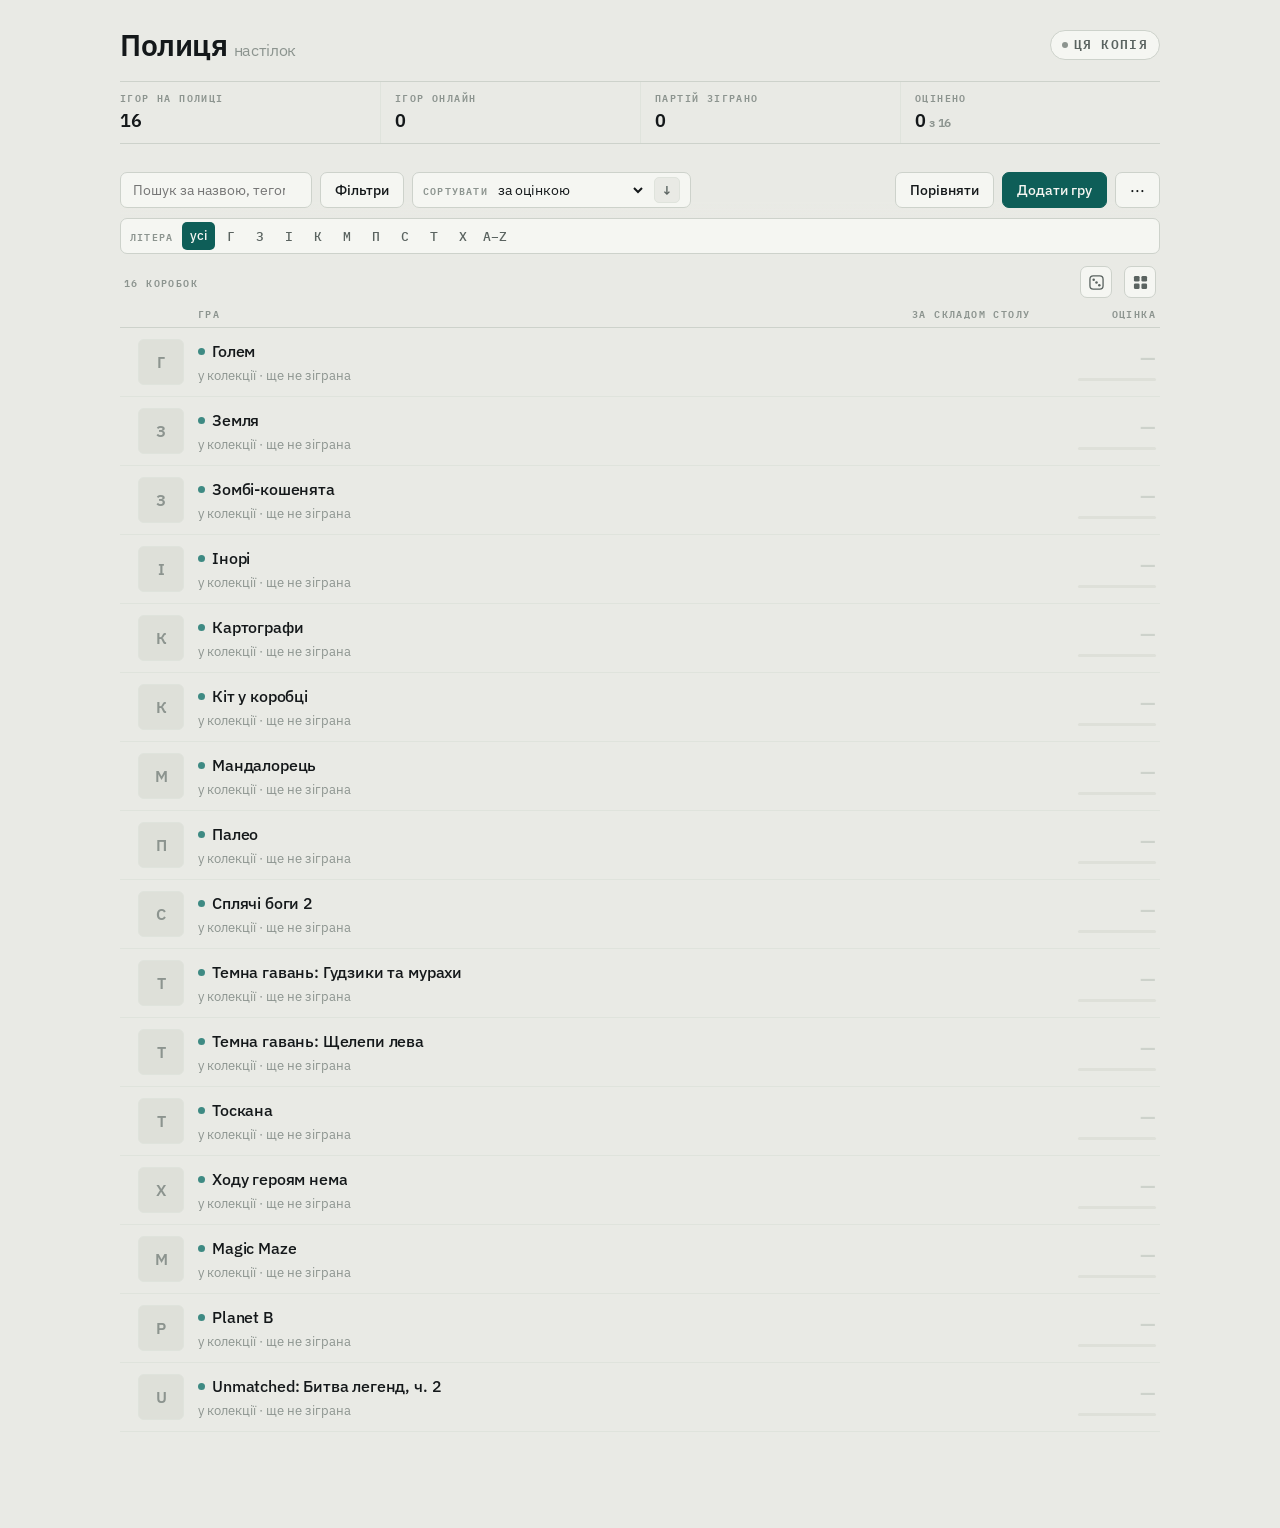
==== index.html @ 7e15268b "У жеребі видно й оцінку BGG Своя оцінка й чужа стовпчиком, як у рядку списку: коли збираєшся грати і" ====
<!doctype html>
<html lang="uk">
<head>
<meta charset="utf-8">
<meta name="viewport" content="width=device-width, initial-scale=1, viewport-fit=cover">
<meta name="theme-color" content="#0E5E58">
<link rel="manifest" href="manifest.webmanifest">
<link rel="icon" href="icon-192.png" sizes="192x192">
<link rel="apple-touch-icon" href="icon-192.png">
<style>
:root{color-scheme:light dark}
body{margin:0; background:#fafaf9; font:14px system-ui, sans-serif}
img{max-width:100%}
[hidden]{display:none !important}
</style>
</head>
<body>
<title>Полиця настілок</title>
<link rel="preconnect" href="https://fonts.googleapis.com">
<link rel="preconnect" href="https://fonts.gstatic.com" crossorigin>
<link rel="stylesheet" href="https://fonts.googleapis.com/css2?family=IBM+Plex+Mono:wght@400;600&family=IBM+Plex+Sans:wght@400;500;600;700&display=swap">

<style>
:root{
  color-scheme:light;
  --paper:#E9EAE5; --sheet:#F5F6F2; --sunk:#DEE0D9;
  --ink:#14181A; --ink-soft:#5A6360; --ink-faint:#8C948F;
  --rule:#CDD2CB; --rule-soft:#DFE3DC;
  --petrol:#0E5E58; --petrol-dim:#3E8A83;
  --amber:#A9711A; --rust:#A3402D; --sage:#4C7A3E;
  --on-accent:#F5F6F2;
  --shadow:0 1px 2px rgba(20,24,26,.05), 0 18px 40px -22px rgba(20,24,26,.35);
}
@media (prefers-color-scheme:dark){
  :root:not([data-theme="light"]){
    color-scheme:dark;
    --paper:#111512; --sheet:#191E1A; --sunk:#0C100D;
    --ink:#E7EAE3; --ink-soft:#9BA49C; --ink-faint:#6E7871;
    --rule:#293028; --rule-soft:#1F2620;
    --petrol:#57B5A8; --petrol-dim:#2E6C66;
    --amber:#D2A24C; --rust:#D2705A; --sage:#84B76F;
    --on-accent:#0C100D;
    --shadow:0 1px 2px rgba(0,0,0,.4), 0 22px 48px -26px rgba(0,0,0,.85);
  }
}
:root[data-theme="dark"]{
  color-scheme:dark;
  --paper:#111512; --sheet:#191E1A; --sunk:#0C100D;
  --ink:#E7EAE3; --ink-soft:#9BA49C; --ink-faint:#6E7871;
  --rule:#293028; --rule-soft:#1F2620;
  --petrol:#57B5A8; --petrol-dim:#2E6C66;
  --amber:#D2A24C; --rust:#D2705A; --sage:#84B76F;
  --on-accent:#0C100D;
  --shadow:0 1px 2px rgba(0,0,0,.4), 0 22px 48px -26px rgba(0,0,0,.85);
}

*{box-sizing:border-box}
body{
  margin:0; background:var(--paper); color:var(--ink);
  font:400 16px/1.5 "IBM Plex Sans", "Segoe UI", system-ui, sans-serif;
  -webkit-font-smoothing:antialiased;
}
button,input,select,textarea{font:inherit; color:inherit}
button{cursor:pointer}
:focus-visible{outline:2px solid var(--petrol); outline-offset:2px; border-radius:3px}

.wrap{max-width:1080px; margin:0 auto; padding:0 20px 96px}

/* ── шапка ─────────────────────────────────────────── */
/* Тісніше, ніж було: під шапкою тепер дві стрічки жанрів, і кожен
   зайвий піксель угорі відсуває власне список. */
.top{padding:22px 0 12px}
.brand-row{display:flex; align-items:center; justify-content:space-between; gap:12px}
.brand{display:flex; align-items:baseline; gap:.4em; font-family:"IBM Plex Sans","Segoe UI",system-ui,sans-serif}
.brand b{font-weight:600; font-size:clamp(22px,3.4vw,30px); letter-spacing:-.015em}
.brand span{font-weight:400; font-size:clamp(13px,1.9vw,16px); color:var(--ink-faint); letter-spacing:-.02em}

/* Сітка, а не гнучкий рядок із переносом. Flex розкладав клітинки за
   їхнім вмістом, тож на телефоні другий ряд не збігався з першим ані
   по ширині, ані по висоті. У сітці колонки рівні за побудовою, а рядки
   мають спільну висоту — і два стовпці стоять точно один під одним. */
.stats{display:grid; grid-template-columns:repeat(4,1fr); margin:14px 0 0; padding:0;
  border-top:1px solid var(--rule); border-bottom:1px solid var(--rule)}
.stats div{min-width:0; padding:8px 14px 9px; border-left:1px solid var(--rule-soft)}
.stats div:first-child{border-left:0; padding-left:0}
.stats dt{margin:0; font:600 10px/1.4 "IBM Plex Mono",ui-monospace,monospace;
  letter-spacing:.14em; text-transform:uppercase; color:var(--ink-faint)}
.stats dd{margin:3px 0 0; font-family:"IBM Plex Sans","Segoe UI",system-ui,sans-serif; font-weight:600;
  font-size:18px; letter-spacing:-.02em; font-variant-numeric:tabular-nums}
.stats dd small{font-size:12px; color:var(--ink-faint); font-family:"IBM Plex Sans",sans-serif}

/* ── панель керування ──────────────────────────────── */
.tools{display:flex; flex-wrap:wrap; gap:8px; align-items:center; padding:16px 0 10px; position:sticky; top:0;
  background:linear-gradient(var(--paper) 74%, transparent); z-index:6}
/* Фільтри лежать в одному контейнері, але в ряду панелі мають стояти
   поруч із рештою кнопок, наче контейнера немає. */
.filters{display:contents}
.fld{display:flex; align-items:center; gap:6px; background:var(--sheet);
  border:1px solid var(--rule); border-radius:7px; padding:0 10px; height:36px}
/* min-width:0 обов'язковий: без нього select тримає свою «природну»
   ширину, вилазить із коробки й лягає на сусідню кнопку. */
.fld input,.fld select{background:none; border:0; height:34px; font-size:14px;
  min-width:0; max-width:100%}
.line .fld select{width:100%}
.fld input{width:170px}
/* Нативний список браузер малює власним тлом. Без цих двох правил у темній
   темі виходить світлий текст на білому — читати неможливо. */
.fld select{padding-right:2px; background-color:var(--sheet); color:var(--ink)}
.fld select option{background-color:var(--sheet); color:var(--ink)}
.fld label{font:600 10px/1 "IBM Plex Mono",ui-monospace,monospace; letter-spacing:.12em;
  text-transform:uppercase; color:var(--ink-faint)}
.flip{width:26px; height:26px; margin-left:2px; border:1px solid var(--rule-soft);
  border-radius:5px; background:var(--paper); color:var(--ink-soft);
  font:600 13px/1 "IBM Plex Mono",ui-monospace,monospace; padding:0}
.flip:hover{border-color:var(--ink-faint); color:var(--ink)}

.seg{display:flex; align-items:center; gap:2px; background:var(--sheet); border:1px solid var(--rule);
  border-radius:7px; padding:3px; height:36px}
/* Стрічка жанрів довша за екран телефона, тож їй дозволено переноситись.
   Фіксована висота тут стала б причиною того, що кнопки вилазять за рамку. */
.seg.wrap{flex-wrap:wrap; height:auto; min-height:36px; row-gap:3px}
.seg > span{font:600 10px/1 "IBM Plex Mono",ui-monospace,monospace; letter-spacing:.12em;
  text-transform:uppercase; color:var(--ink-faint); padding:0 7px 0 5px}
.seg button{border:0; background:none; border-radius:5px; padding:0 9px; height:28px;
  font-size:13px; font-weight:500; color:var(--ink-soft)}
.seg button[aria-pressed="true"]{background:var(--petrol); color:var(--on-accent)}
/* Клас вішається і на <button>, і на <a>. Посилання приносить із собою
   свій колір та підкреслення — гасимо, інакше кнопка виглядає як текст
   у рамці. inline-flex, бо в <a> немає власного центрування вмісту. */
.btn{height:36px; padding:0 14px; border-radius:7px; border:1px solid var(--rule);
  background:var(--sheet); font-size:14px; font-weight:500;
  display:inline-flex; align-items:center; justify-content:center;
  color:var(--ink); text-decoration:none}
.btn:hover{border-color:var(--ink-faint)}
.btn.pri{background:var(--petrol); border-color:var(--petrol); color:var(--on-accent)}
.btn[aria-pressed="true"]{background:var(--sunk); border-color:var(--ink-faint)}
.spacer{flex:1}
.chip{display:inline-flex; align-items:center; gap:6px; height:36px; padding:0 11px;
  border:1px solid var(--rule-soft); border-radius:7px; background:var(--sheet);
  font:600 10px/1 "IBM Plex Mono",ui-monospace,monospace; letter-spacing:.1em;
  text-transform:uppercase; color:var(--ink-faint); white-space:nowrap}
.chip::before{content:""; width:6px; height:6px; border-radius:50%; background:var(--ink-faint)}
.chip.ok::before{background:var(--petrol)}
.chip.wait{border-color:var(--amber); color:var(--amber)}
.chip.wait::before{background:var(--amber)}
.menu-wrap{position:relative}
.menu{position:absolute; right:0; top:42px; min-width:210px; background:var(--sheet);
  border:1px solid var(--rule); border-radius:9px; box-shadow:var(--shadow); padding:5px; z-index:9}
.menu button{display:block; width:100%; text-align:left; border:0; background:none;
  padding:9px 10px; border-radius:6px; font-size:14px}
.menu button:hover{background:var(--sunk)}
.menu hr{border:0; border-top:1px solid var(--rule-soft); margin:5px 0}

/* ── абетковий указник ─────────────────────────────────────────────────
   Окремий рядок під панеллю. Кнопки вужчі за звичні й монотипні: у літер
   різна ширина, і без фіксованого поля указник виглядав би як частокіл
   різної товщини. */
.abc-row{padding:0 0 10px}
.seg.abc{padding:3px 4px}
.seg.abc button{min-width:27px; padding:0 5px; text-align:center;
  font-family:"IBM Plex Mono",ui-monospace,monospace; font-size:12.5px}
/* «усі» — слово, а не літера, тож фіксоване поле йому лише шкодить. */
.seg.abc button[data-v="all"]{min-width:0; padding:0 8px;
  font-family:"IBM Plex Sans","Segoe UI",system-ui,sans-serif; font-size:13px}

/* ── плашки ввімкненого ────────────────────────────────────────────────
   Фільтри живуть у шухляді, і без цих плашок закрита шухляда ховала б
   причину, чому коробок раптом дванадцять. Кожна знімає своє звуження. */
.pills{display:flex; flex-wrap:wrap; gap:6px; min-width:0}
.pill{display:inline-flex; align-items:center; gap:6px; height:24px; padding:0 8px;
  border:1px solid var(--petrol); border-radius:12px;
  background:color-mix(in srgb, var(--petrol) 10%, transparent);
  color:var(--petrol); font:inherit; letter-spacing:.08em}
.pill:hover{background:color-mix(in srgb, var(--petrol) 18%, transparent)}
.pill i{font-style:normal; font-size:11px; opacity:.7}

/* ── шухляда фільтрів ──────────────────────────────────────────────────
   Та сама механіка, що в картки, але від лівого краю: картка — це одна
   коробка, шухляда — вся полиця, і плутати їх, коли вони виїжджають з
   того самого боку, легше, ніж здається. */
.drawer{position:fixed; top:0; left:0; bottom:0; width:min(400px,100%); z-index:21;
  background:var(--sheet); border-right:1px solid var(--rule); box-shadow:var(--shadow);
  display:flex; flex-direction:column; transform:translateX(-14px); opacity:0;
  transition:transform .16s ease, opacity .16s ease}
.drawer.on{transform:none; opacity:1}
.drawer h2{flex:1; margin:0; font-family:"IBM Plex Sans","Segoe UI",system-ui,sans-serif;
  font-weight:600; font-size:19px; letter-spacing:-.025em}
.drawer .c-head{align-items:center}
/* У шухляді стрічка — це не смужка в рядку кнопок, а блок на всю ширину:
   підпис над кнопками, кнопки переносяться скільки треба. */
.fgroups{display:flex; flex-direction:column; gap:14px}
.fgroups .seg{flex-wrap:wrap; height:auto; min-height:36px; row-gap:3px; align-items:flex-start}
.fgroups .seg > span{flex:0 0 100%; padding:3px 2px 4px}
.fgroups .fld{width:100%}
.fgroups .fld select{flex:1}

/* ── аркуш зі списком ──────────────────────────────── */
.head-row,.row{display:grid; align-items:center;
  grid-template-columns:var(--pick,0px) 46px minmax(0,1fr) auto auto auto; gap:14px}
/* Немає обкладинки — на її місці монограма, щоб рядки не «стрибали». */
.cov{width:46px; height:46px; border-radius:6px; overflow:hidden; background:var(--sunk);
  border:1px solid var(--rule-soft); display:grid; place-items:center}
.cov img{width:100%; height:100%; object-fit:cover; display:block}
.cov b{font:600 16px/1 "IBM Plex Sans","Segoe UI",sans-serif; color:var(--ink-faint)}
.cov.big{width:64px; height:64px; flex:none}
.cov.big b{font-size:22px}
/* Скільки записів показано — і вихід, коли їх раптом нуль. */
.found{display:flex; align-items:center; gap:12px; padding:2px 4px 8px;
  font:600 10px/1.4 "IBM Plex Mono",ui-monospace,monospace;
  letter-spacing:.14em; text-transform:uppercase; color:var(--ink-faint)}
.link{border:0; background:none; padding:0; color:var(--petrol); font:inherit;
  letter-spacing:.1em; text-decoration:underline; text-underline-offset:3px}
.link:hover{color:var(--ink)}
/* Перемикач вигляду — значком, а не словом, і завжди при правому краї
   рядка над списком: саме тим, чим він керує. У панелі керування місце
   було б хитке — там ряд переноситься, і «праворуч» щоразу інде. */
.icon-btn{display:grid; place-items:center; width:32px; height:32px; flex:none;
  border:1px solid var(--rule); border-radius:7px; background:var(--sheet);
  color:var(--ink-soft); padding:0}
.icon-btn:hover{border-color:var(--ink-faint); color:var(--ink)}
.icon-btn[aria-pressed="true"]{background:var(--sunk); border-color:var(--ink-faint)}
.head-row{padding:0 4px 7px; border-bottom:1px solid var(--rule)}
.head-row span{font:600 10px/1.4 "IBM Plex Mono",ui-monospace,monospace;
  letter-spacing:.14em; text-transform:uppercase; color:var(--ink-faint)}
.head-row .h-counts{width:152px}
.head-row .h-score{width:78px; text-align:right}

.sheet{list-style:none; margin:0; padding:0}

/* ── сітка ─────────────────────────────────────────────
   Обкладинка на всю ширину плитки, назва під нею, решта — кутиками
   поверх обкладинки. Усе, що не вміщається сюди, дізнаєшся дотиком:
   у цьому й сенс окремого вигляду. auto-fill від 150 px сам вирішує,
   скільки плиток стане в ряд: на телефоні дві, на широкому — шість. */
.sheet.grid{display:grid; grid-template-columns:repeat(auto-fill,minmax(150px,1fr));
  gap:14px; align-items:start}
.tile{position:relative; border:1px solid var(--rule-soft); border-radius:10px;
  background:var(--sheet); overflow:hidden}
.tile:hover{border-color:var(--ink-faint)}
/* Позначки коробки тут несе рамка: смуга збоку в плитці не читається. */
.tile.exp{border-color:var(--amber)}
.tile.other{border-color:var(--sage)}
.tile.sale{border-color:var(--rust)}
.tile.picked{box-shadow:0 0 0 2px var(--petrol)}
.tile > .open{display:block; width:100%; border:0; background:none; padding:0; text-align:left}
.tile .cov{display:block; width:100%; height:auto; aspect-ratio:1;
  border:0; border-radius:0; background:var(--sunk)}
.tile .cov b{font-size:30px}
.tile .nm{display:flex; gap:6px; align-items:flex-start; padding:8px 9px 9px;
  font-size:13.5px; line-height:1.3; font-weight:500}
.tile .nm .dot{margin-top:5px}
/* Назва в дві стрічки: третя вже перетворює сітку на список. */
.tile .nm > .txt{display:-webkit-box; -webkit-line-clamp:2; -webkit-box-orient:vertical;
  overflow:hidden; white-space:normal}
/* Оцінка кутиком на обкладинці. Смужка й рядок BGG тут зайві — це той
   самий «мінімум тексту», заради якого сітку й роблять. */
.tile > .score{position:absolute; top:6px; right:6px; width:auto; padding:1px 7px 2px;
  border-radius:7px; background:color-mix(in srgb, var(--paper) 88%, transparent);
  border:1px solid var(--rule-soft)}
.tile > .score .num{font-size:16px}
.tile > .score .num.none{font-size:13px}
.tile > .score .meter,.tile > .score .bgg{display:none}
/* Оцінка BGG — другим кутиком, навпроти твоєї: твоя вгорі праворуч,
   чужа внизу ліворуч, обидві на обкладинці. Тло те саме, а шрифт тихіший:
   на плитці має бути видно, котра з двох цифр твоя. */
.tile .cov{position:relative}
.cov-bgg{position:absolute; left:5px; bottom:5px; padding:1px 6px 2px;
  border-radius:7px; background:color-mix(in srgb, var(--paper) 88%, transparent);
  border:1px solid var(--rule-soft); color:var(--ink-faint); white-space:nowrap;
  font:600 10px/1.5 "IBM Plex Mono",ui-monospace,monospace; letter-spacing:.04em}
/* Кнопка правил — у нижньому куті, на смузі з назвою: на обкладинці їй
   тісно поруч з оцінкою, а тут вона під великим пальцем. Назва звільняє
   для неї місце відступом, інакше вони наклалися б. */
.tile > .rules-btn{position:absolute; right:6px; bottom:6px; width:26px; height:26px}
.tile > .rules-btn.ghost{display:none}
.tile .nm{padding-right:38px}
.tile > .pick{position:absolute; left:6px; top:6px; width:24px; height:24px;
  border-radius:6px; background:color-mix(in srgb, var(--paper) 88%, transparent);
  border:1px solid var(--rule-soft)}
/* Порожній слот потрібен лише рядкові — там він тримає колонку. */
.tile > .pick:empty{display:none}
.row{padding:11px 4px; border-bottom:1px solid var(--rule-soft)}
.row:hover{background:var(--sheet)}
/* Доповнення видно з першого погляду: тепла підкладка й позначка біля назви. */
.row.exp{background:color-mix(in srgb, var(--amber) 7%, transparent);
  box-shadow:inset 2px 0 0 var(--amber)}
.row.exp:hover{background:color-mix(in srgb, var(--amber) 13%, transparent)}
/* Чужа коробка: граєш, але вона не твоя. Правило стоїть після .exp —
   чиє це, важливіше за те, що воно доповнення. З «на продаж» не
   перетинається зовсім: продавати чуже нема як, і статуси це знають. */
.row.other{background:color-mix(in srgb, var(--sage) 8%, transparent);
  box-shadow:inset 2px 0 0 var(--sage)}
.row.other:hover{background:color-mix(in srgb, var(--sage) 15%, transparent)}

/* Кандидат на продаж: коробка ще твоя, але вже на виході. Правило стоїть
   після .exp навмисне — коли на продаж виставлене доповнення, важливіше
   друге, і саме воно має фарбувати рядок. */
.row.sale{background:color-mix(in srgb, var(--rust) 8%, transparent);
  box-shadow:inset 2px 0 0 var(--rust)}
.row.sale:hover{background:color-mix(in srgb, var(--rust) 15%, transparent)}
.row.picked{background:var(--sheet); box-shadow:inset 3px 0 0 var(--petrol)}
.badge{flex:none; padding:2px 6px; border:1px solid var(--amber); border-radius:4px;
  color:var(--amber); font:600 9px/1.3 "IBM Plex Mono",ui-monospace,monospace;
  letter-spacing:.08em; text-transform:uppercase}
.badge.plus{border-color:var(--petrol); color:var(--petrol)}
.pick{display:flex; align-items:center; justify-content:center}
.pick input{width:16px; height:16px; accent-color:var(--petrol); margin:0}
.open{border:0; background:none; padding:0; text-align:left; min-width:0; display:block; width:100%}
.nm{display:flex; align-items:center; gap:7px; font-size:16px; font-weight:500;
  letter-spacing:-.01em; min-width:0}
.nm > .txt{min-width:0; overflow:hidden; text-overflow:ellipsis; white-space:nowrap}
.dot{width:7px; height:7px; border-radius:50%; background:var(--ink-faint); flex:none}
.s-колекція .dot{background:var(--petrol-dim)}
.s-улюблена .dot{background:var(--petrol)} .s-чужа .dot{background:var(--sage)}
.s-продаж .dot{background:var(--rust)}
.s-позбувся .dot{background:var(--rust)} .s-онлайн .dot{background:var(--sage)}
/* Кнопка правил у рядку: маленька, але з нормальною зоною дотику. */
.rules-btn{display:grid; place-items:center; width:30px; height:30px; flex:none;
  border:1px solid var(--rule); border-radius:7px; background:var(--sheet);
  color:var(--ink-soft); text-decoration:none;
  font:600 12px/1 "IBM Plex Mono",ui-monospace,monospace}
.rules-btn:hover{border-color:var(--petrol); color:var(--petrol)}
/* Коробка без правил лишає порожнє місце: без нього сусіди з'їжджають. */
.rules-btn.ghost{border:0; background:none; pointer-events:none}

/* Правила в картці */
.rules{display:flex; flex-direction:column; gap:4px}
.rule{display:flex; align-items:center; gap:9px; padding:6px 9px; border-radius:6px;
  background:var(--sheet); border:1px solid var(--rule-soft)}
.rule a{color:var(--petrol); font-weight:500; min-width:0; overflow:hidden;
  text-overflow:ellipsis; white-space:nowrap}
.rule i{margin-left:auto; flex:none; font:600 10px/1 "IBM Plex Mono",ui-monospace,monospace;
  letter-spacing:.1em; text-transform:uppercase; color:var(--ink-faint); font-style:normal}
.rule .rm{flex:none; border:0; background:none; color:var(--ink-faint); padding:0 2px}
.rule .rm:hover{color:var(--rust)}

/* display:block тут не окраса, а умова роботи: на рядковому елементі
   overflow:hidden і text-overflow:ellipsis не діють зовсім, і довгий
   рядок лізе поверх сусідніх клітинок. */
.meta,.alt,.note{display:block; white-space:nowrap; overflow:hidden;
  text-overflow:ellipsis; min-width:0}
.meta{margin:3px 0 0; font:400 12.5px/1.45 "IBM Plex Sans",sans-serif; color:var(--ink-faint)}
.alt{margin:2px 0 0; font-size:12.5px; color:var(--ink-faint)}
.note{margin:3px 0 0; font-size:13px; color:var(--ink-soft); max-width:60ch}

/* Клітинок тепер від нуля до шести — показуємо лише заповнені, — тож
   замість сітки на чотири колонки тут гнучкий рядок, притиснутий праворуч.
   min-width тримає колонку оцінок на місці, коли клітинок мало. */
.counts{display:flex; flex-wrap:nowrap; gap:4px; justify-content:flex-end; min-width:152px}
.cnt{flex:none; width:34px; border:1px solid var(--rule-soft); border-radius:5px;
  background:var(--sheet); overflow:hidden;
  height:38px; display:flex; flex-direction:column; align-items:center; justify-content:center; gap:0}
.cnt b{font:600 14px/1 "IBM Plex Mono",ui-monospace,monospace; color:var(--band,var(--ink))}
.cnt i{font:400 9px/1.4 "IBM Plex Mono",ui-monospace,monospace; font-style:normal;
  letter-spacing:.06em; color:var(--ink-faint)}
.cnt.now{border-color:var(--petrol); box-shadow:inset 0 0 0 1px var(--petrol)}

.score{width:78px; text-align:right}
.score .num{font-family:"IBM Plex Sans","Segoe UI",system-ui,sans-serif; font-weight:600; font-size:26px;
  letter-spacing:-.02em; font-variant-numeric:tabular-nums; color:var(--band,var(--ink-faint))}
.score .num.none{font-size:20px; color:var(--rule)}
.meter{display:block; height:3px; margin-top:5px; background:var(--sunk); border-radius:2px; overflow:hidden}
.meter i{display:block; height:100%; background:var(--band,var(--ink-faint))}
/* Оцінка BGG стоїть під твоєю, а не в кінці рядка метаданих: там її
   з'їдало обрізання рівно тоді, коли в гри багато статусів і тегів. */
.score .bgg{display:block; margin-top:4px; white-space:nowrap;
  font:600 10px/1 "IBM Plex Mono",ui-monospace,monospace;
  letter-spacing:.04em; color:var(--ink-faint)}

/* Довідка з BGG в картці: пари «підпис — число» у дві колонки. */
.bgg-info{display:grid; grid-template-columns:repeat(auto-fit,minmax(150px,1fr));
  gap:8px 14px; margin:0 0 10px}
.bgg-info > div{display:flex; align-items:baseline; gap:8px; min-width:0}
.bgg-info dt{flex:none; font:400 12px/1.4 "IBM Plex Sans",sans-serif; color:var(--ink-faint)}
.bgg-info dd{margin:0; min-width:0; overflow:hidden; text-overflow:ellipsis; white-space:nowrap;
  font:600 13px/1.4 "IBM Plex Mono",ui-monospace,monospace; color:var(--ink)}

.b-low{--band:var(--rust)} .b-mid{--band:var(--amber)}
.b-good{--band:var(--sage)} .b-top{--band:var(--petrol)}

.blank{padding:54px 4px; color:var(--ink-faint); text-align:center}
.blank b{display:block; font-family:"IBM Plex Sans","Segoe UI",system-ui,sans-serif; font-weight:600;
  font-size:18px; color:var(--ink-soft); margin-bottom:6px}

/* ── порівняння ────────────────────────────────────── */
.cmp{margin:18px 0 26px; border:1px solid var(--rule); border-radius:11px;
  background:var(--sheet); overflow:hidden}
.cmp-head{display:flex; align-items:center; justify-content:space-between; gap:12px;
  padding:12px 14px; border-bottom:1px solid var(--rule)}
.cmp-head h2{margin:0; font:600 12px/1 "IBM Plex Mono",ui-monospace,monospace;
  letter-spacing:.14em; text-transform:uppercase; color:var(--ink-faint)}
.cmp-scroll{overflow-x:auto}
.cmp table{border-collapse:collapse; width:100%; min-width:520px}
.cmp th,.cmp td{padding:9px 14px; text-align:left; border-bottom:1px solid var(--rule-soft);
  vertical-align:top; font-size:14px}
.cmp thead th{font-family:"IBM Plex Sans","Segoe UI",system-ui,sans-serif; font-weight:600; font-size:15px;
  letter-spacing:-.02em; border-bottom:1px solid var(--rule)}
.cmp tbody th{font:600 10px/1.5 "IBM Plex Mono",ui-monospace,monospace; letter-spacing:.12em;
  text-transform:uppercase; color:var(--ink-faint); width:150px; white-space:nowrap}
.cmp td.v{font-variant-numeric:tabular-nums}
.cmp td.v b{font:600 15px/1 "IBM Plex Mono",ui-monospace,monospace; color:var(--band,var(--ink-faint))}
.cmp td.best{background:color-mix(in srgb, var(--petrol) 11%, transparent)}
.cmp .bar{display:block; height:3px; margin-top:5px; max-width:110px;
  background:var(--sunk); border-radius:2px; overflow:hidden}
.cmp .bar i{display:block; height:100%; background:var(--band,var(--ink-faint))}

/* ── картка гри ────────────────────────────────────── */
.scrim{position:fixed; inset:0; background:rgba(10,14,12,.42); z-index:20}
.card{position:fixed; top:0; right:0; bottom:0; width:min(440px,100%); z-index:21;
  background:var(--sheet); border-left:1px solid var(--rule); box-shadow:var(--shadow);
  display:flex; flex-direction:column; transform:translateX(14px); opacity:0;
  transition:transform .16s ease, opacity .16s ease}
.card.on{transform:none; opacity:1}
.c-head{display:flex; align-items:flex-start; gap:10px; padding:16px 16px 12px;
  border-bottom:1px solid var(--rule)}
.c-name{flex:1; min-width:0; background:none; border:0; border-bottom:1px dashed var(--rule);
  padding:2px 0 5px; font-family:"IBM Plex Sans","Segoe UI",system-ui,sans-serif; font-weight:600; font-size:19px;
  letter-spacing:-.025em}
.c-name:focus{outline:none; border-bottom-color:var(--petrol)}
.c-names{flex:1; min-width:0; display:flex; flex-direction:column; gap:6px}
.c-alt{width:100%; background:none; border:0; border-bottom:1px dashed var(--rule-soft);
  padding:1px 0 4px; font-size:13px; color:var(--ink-faint)}
.c-alt:focus{outline:none; border-bottom-color:var(--petrol); color:var(--ink-soft)}
.icon{width:32px; height:32px; flex:none; border:1px solid var(--rule); border-radius:7px;
  background:var(--paper); font-size:14px; line-height:1; display:grid; place-items:center}
.c-body{flex:1; overflow-y:auto; padding:16px; display:flex; flex-direction:column; gap:20px}
.grp{display:flex; flex-direction:column; gap:9px; border:0; margin:0; padding:0}
.grp > legend, .lbl{font:600 10px/1.4 "IBM Plex Mono",ui-monospace,monospace;
  letter-spacing:.14em; text-transform:uppercase; color:var(--ink-faint); padding:0}
.line{display:flex; flex-wrap:wrap; gap:8px; align-items:center}
.line .fld{flex:1 1 92px; min-width:0}
.line .fld input{width:100%}
.num-in{width:100%; background:none; border:0; height:34px; font-size:14px;
  font-variant-numeric:tabular-nums}
.chips{display:flex; flex-wrap:wrap; gap:6px}
.chip{height:30px; padding:0 11px; border:1px solid var(--rule); border-radius:15px;
  background:var(--sheet); color:var(--ink-soft); font-size:13px; white-space:nowrap}
.chip:hover{border-color:var(--ink-faint)}
.chip[aria-pressed="true"]{background:var(--petrol); border-color:var(--petrol);
  color:var(--on-accent)}
/* Статус, що фарбує рядок у списку, тим самим кольором позначений і тут —
   і згаслим, і ввімкненим. Порядок правил має значення: ці мусять стояти
   після загального, інакше бірюза загального перекриє їх обидва. */
.chip.sale{color:var(--rust); border-color:var(--rust)}
.chip.sale[aria-pressed="true"]{background:var(--rust); border-color:var(--rust);
  color:var(--on-accent)}
.chip.other{color:var(--sage); border-color:var(--sage)}
.chip.other[aria-pressed="true"]{background:var(--sage); border-color:var(--sage);
  color:var(--on-accent)}
/* Похідний статус не має вигляду кнопки взагалі: усе, що схоже на
   чип, читається як натискне, а цей веде лічильник партій. */
.auto-note{display:flex; align-items:center; gap:7px}
.auto-note::before{content:""; width:5px; height:5px; border-radius:50%;
  background:var(--ink-faint); flex:none}
/* Прив'язане доповнення: чип із хрестиком, який його відв'язує. */
/* Жанр у картці — запит, а не позначка: натиснеш і побачиш усі такі.
   Тому й вигляд інший, ніж у статусів: нижчий, з лупою замість крапки. */
.chips.tags{margin:0 0 12px}
.chip.tag{height:26px; padding:0 10px; font-size:12.5px; color:var(--ink-faint);
  border-color:var(--rule-soft)}
.chip.tag:hover{border-color:var(--petrol); color:var(--petrol)}
.chip.tag.рід{color:var(--petrol); border-color:var(--petrol); font-weight:600}
/* Ключові жанри — ті, що є в другій стрічці фільтрів. Помітніші за
   решту категорій, тихіші за родину: рівно стільки ваги, скільки
   вони важать у навігації. */
.chip.tag.ключ{color:var(--ink-soft); border-color:var(--rule)}
.chip.tied{background:var(--sunk); color:var(--ink); border-style:dashed}
.chip.tied b{margin-left:7px; color:var(--ink-faint); font-weight:600}
.chip.tied:hover b{color:var(--rust)}
/* ── журнал партій ─────────────────────────────────────────────────────
   Рядок партії: дата, склад, нотатка, хрестик. Дата має сталу ширину —
   інакше поля під нею стрибають від «3 вер» до «13 лист 2025». */
.log{display:flex; flex-direction:column; gap:4px}
/* Сітка, а не гнучкий рядок: у гнучкому нотатка на телефоні займала всю
   ширину й зіштовхувала хрестик на третій рядок, самого. У сітці хрестик
   лишається при даті, а нотатка просто переїжджає під них. */
.logrow{display:grid; grid-template-columns:126px 64px minmax(0,1fr) auto;
  align-items:center; gap:6px}
.logrow select{min-width:0; height:30px; border:1px solid var(--rule);
  border-radius:6px; background:var(--sheet); color:var(--ink); font-size:13px; padding:0 4px}
.logrow select option{background:var(--sheet); color:var(--ink)}
.logrow input{min-width:0; width:100%; height:30px; border:1px solid var(--rule);
  border-radius:6px; background:var(--sheet); padding:0 8px; font-size:13px}
/* Поле дати браузер малює своїм: власна ширина, свій значок календаря.
   Тримаємо його моноширинним — воно тут стовпчиком. */
.logrow .date-in{padding:0 6px; color:var(--ink);
  font:400 12px/1 "IBM Plex Mono",ui-monospace,monospace}
.logrow .icon{width:28px; height:28px; flex:none; font-size:12px}
.log .link{align-self:flex-start; margin-top:2px; letter-spacing:.06em; font-size:12px}
.log .hint{margin:2px 0 0}

.picks{display:flex; flex-direction:column; gap:2px; max-height:230px; overflow-y:auto}
.pickrow{display:flex; align-items:center; gap:9px; padding:7px 9px; border-radius:6px;
  background:var(--paper); border:1px solid var(--rule-soft); font-size:14px; cursor:pointer}
.pickrow:hover{border-color:var(--ink-faint)}
.pickrow input{width:16px; height:16px; margin:0; accent-color:var(--amber); flex:none}
.pickrow span{min-width:0; overflow:hidden; text-overflow:ellipsis; white-space:nowrap}

.toggle{height:36px; padding:0 14px; border:1px solid var(--rule); border-radius:7px;
  background:var(--paper); font-size:14px; font-weight:500; color:var(--ink-soft)}
.toggle:hover{border-color:var(--ink-faint)}
.toggle[aria-pressed="true"]{background:var(--amber); border-color:var(--amber);
  color:var(--on-accent)}

.step{display:flex; align-items:center; gap:0; border:1px solid var(--rule); border-radius:7px;
  background:var(--paper); height:36px; overflow:hidden}
.step button{width:32px; height:34px; border:0; background:none; font-size:16px; color:var(--ink-soft)}
.step button:hover{background:var(--sunk)}
.step b{min-width:34px; text-align:center; font:600 14px/1 "IBM Plex Mono",ui-monospace,monospace}

.scale{display:grid; gap:3px}
.scale.s10{grid-template-columns:repeat(10,1fr)}
.scale.s5{grid-template-columns:repeat(5,1fr); max-width:190px}
.scale button{height:30px; border:1px solid var(--rule-soft); border-radius:4px;
  background:var(--paper); font:600 12px/1 "IBM Plex Mono",ui-monospace,monospace;
  color:var(--ink-faint); padding:0}
.scale button:hover{border-color:var(--ink-faint)}
.scale button.on{background:var(--band); border-color:var(--band); color:var(--on-accent)}
.scale button.half{border-color:var(--band); color:var(--ink);
  background:linear-gradient(90deg, var(--band) 50%, var(--paper) 50%)}
.scale.big button{height:36px; font-size:13px}

.pad{display:grid; grid-template-columns:34px 1fr; gap:6px 8px; align-items:center}
.pad .who{font:600 12px/1 "IBM Plex Mono",ui-monospace,monospace; color:var(--ink-soft); text-align:right}
.pad .who small{display:block; font-size:8px; letter-spacing:.1em; color:var(--ink-faint); margin-top:3px}

textarea{width:100%; min-height:96px; resize:vertical; background:var(--paper);
  border:1px solid var(--rule); border-radius:7px; padding:9px 10px; font-size:14px; line-height:1.55}
textarea:focus{outline:none; border-color:var(--petrol)}
.hint{font-size:12px; color:var(--ink-faint); margin:0}
.c-foot{display:flex; align-items:center; gap:8px; padding:12px 16px;
  border-top:1px solid var(--rule); background:var(--sheet)}
.c-foot .saved{flex:1; font:400 12px/1 "IBM Plex Sans",sans-serif; color:var(--ink-faint)}
.danger{border-color:var(--rust); color:var(--rust); background:none}

.locked{display:flex; gap:14px; align-items:center; flex-wrap:wrap; margin:12px 0 4px;
  padding:13px 15px; border:1px solid var(--amber); border-radius:10px;
  background:color-mix(in srgb, var(--amber) 9%, transparent)}
.locked div{flex:1 1 320px; font-size:13.5px; line-height:1.5; color:var(--ink-soft)}
.locked b{display:block; font:600 10px/1.6 "IBM Plex Mono",ui-monospace,monospace;
  letter-spacing:.14em; text-transform:uppercase; color:var(--amber)}

.keybox{position:fixed; z-index:21; top:50%; left:50%; transform:translate(-50%,-50%);
  width:min(460px,92vw); max-height:86vh; overflow-y:auto; background:var(--sheet);
  border:1px solid var(--rule); border-radius:12px; box-shadow:var(--shadow); padding:18px}
.keybox h2{margin:0 0 10px; font-family:"IBM Plex Sans","Segoe UI",system-ui,sans-serif; font-weight:600;
  font-size:18px; letter-spacing:-.025em}
.keybox p{margin:0 0 10px; font-size:14px; line-height:1.55; color:var(--ink-soft)}
.keybox .hint{font-size:12.5px; color:var(--ink-faint)}
.keybox input{width:100%; height:38px; padding:0 10px; margin:4px 0 14px;
  background:var(--paper); border:1px solid var(--rule); border-radius:7px;
  font:400 13px/1 "IBM Plex Mono",ui-monospace,monospace}
.keybox input:focus{outline:none; border-color:var(--petrol)}
.keyRow{display:flex; gap:8px; align-items:center}

/* ── жереб «що зіграти» ────────────────────────────────────────────────
   Три коробки в стовпчик: обкладинка, назва з поясненням, оцінка й дві
   дії. Оцінка тут та сама, що в списку, — тим самим кольором смуги. */
.keybox .seg{margin:0 0 8px}
.cands{margin:10px 0 14px; display:flex; flex-direction:column; gap:6px}
.cand{display:flex; align-items:center; gap:10px; padding:8px;
  border:1px solid var(--rule-soft); border-radius:9px; background:var(--paper)}
.cand .cov{width:44px; height:44px; flex:none}
.cand .what{flex:1; min-width:0}
.cand .what b{display:block; font-size:14.5px; font-weight:600; letter-spacing:-.01em;
  overflow:hidden; text-overflow:ellipsis; white-space:nowrap}
.cand .why{display:block; font-size:12px; color:var(--ink-faint);
  overflow:hidden; text-overflow:ellipsis; white-space:nowrap}
.cand-score{flex:none; display:flex; flex-direction:column; align-items:center; gap:1px}
.cand-score .num{font-family:"IBM Plex Sans","Segoe UI",system-ui,sans-serif;
  font-weight:600; font-size:20px; letter-spacing:-.02em; line-height:1.1;
  font-variant-numeric:tabular-nums; color:var(--band,var(--ink-faint))}
.cand-score .bgg{white-space:nowrap; font:600 10px/1 "IBM Plex Mono",ui-monospace,monospace;
  letter-spacing:.04em; color:var(--ink-faint)}
.cand-do{flex:none; display:flex; flex-direction:column; align-items:flex-end; gap:3px}
.cand-do .btn{height:28px; padding:0 9px; font-size:12.5px}
.cand-do .link{font-size:11px; letter-spacing:.06em}

.toast{position:fixed; left:50%; bottom:22px; transform:translateX(-50%); z-index:40;
  background:var(--ink); color:var(--paper); padding:10px 16px; border-radius:8px;
  font-size:14px; box-shadow:var(--shadow); max-width:min(440px,92vw)}

@media (max-width:720px){
  .head-row{display:none}
  /* Кожній дитині — своя клітинка. Авторозміщення тут ламалося: оцінка,
     прибита до першого рядка, поверталася в перший стовпчик і лягала
     просто на обкладинку разом із назвою. */
  /* Панель на телефоні заввишки з третину екрана, тож прибиту згори її
     тримати не можна: вона з'їдала список і, оскільки її підкладка
     розтане на 74%, нижні кнопки лежали просто поверх рядків. Хай їде
     разом зі сторінкою. */
  .top{padding:14px 0 8px}
  .stats{margin:10px 0 0; grid-template-columns:1fr 1fr}
  .stats div{padding:7px 11px 8px}
  /* У два стовпці ліва межа не потрібна першій клітинці кожного ряду,
     а другий ряд натомість відбивається згори. */
  .stats div:nth-child(odd){border-left:0; padding-left:0}
  .stats div:nth-child(n+3){border-top:1px solid var(--rule-soft); padding-top:8px}
  .stats dt{font-size:9px; letter-spacing:.1em}
  .stats dd{font-size:16px}
  .stats dd small{font-size:11px}
  .tools{position:static; background:none; padding-bottom:14px}
  /* Випадайки прибиті до правого краю своєї кнопки. На широкому екрані
     кнопки стоять скраю, і це правильно; на телефоні ряд переноситься,
     кнопка опиняється посеред екрана — і меню на 210 пікселів вилазило
     за лівий край (у «···» видно було −33). Тут якорем стає лівий край
     кнопки: вона ніколи не буває правішою за середину ряду, тож місця
     праворуч завжди досить. */
  .menu{left:0; right:auto; min-width:190px; max-width:calc(100vw - 40px)}
  .head-row{display:none}
  /* Кожній дитині — своя клітинка. Авторозміщення тут ламалося: оцінка,
     прибита до першого рядка, поверталася в перший стовпчик і лягала
     просто на обкладинку разом із назвою.
     Кнопка правил переїхала в другий рядок: у першому вона забирала в
     назви 44 з тих небагатьох пікселів, що там узагалі є. */
  .row{grid-template-columns:var(--pick,0px) 46px minmax(0,1fr) auto;
       gap:10px; row-gap:9px}
  .row > .pick{grid-area:1 / 1}
  .row > .cov{grid-area:1 / 2}
  .row > .open{grid-area:1 / 3}
  .row > .score{grid-area:1 / 4; width:58px}
  /* Клітинки складу столу йдуть окремим рядком під обкладинкою. Коли
     жодної оцінки ще нема, рядок не з'являється зовсім: :empty прибирає
     і сам блок, і порожній проміжок після нього. */
  .row > .counts{grid-area:2 / 2 / 3 / 4; justify-content:flex-start;
    min-width:0; flex-wrap:wrap; gap:5px 4px}
  .row > .counts:empty{display:none}
  .row > .rules-btn{grid-area:2 / 4; justify-self:end}
  /* Порожній слот під кнопку правил тримає колонки рівно на широкому
     екрані; тут колонок немає, і він лише плодить порожній рядок. */
  .row > .rules-btn.ghost{display:none}
  /* Метадані переносяться, а не обрізаються: у смужку на 190 пікселів
     влазила заледве половина рядка, і зникала саме та половина, де
     стоять склад столу й час. Два рядки — і видно все. */
  .row .meta{white-space:normal; display:-webkit-box; -webkit-line-clamp:2;
    -webkit-box-orient:vertical; overflow:hidden}
  .card{border-left:0}
  .drawer{border-right:0}
  /* На телефоні дата, склад і хрестик — перший рядок, нотатка під ними:
     учотирьох вони влазять хіба обрізаними. */
  .logrow{grid-template-columns:minmax(0,1fr) 64px auto}
  .logrow .note-in{grid-column:1 / -1; grid-row:2}
  /* Указник має влазити в два рядки, а не в чотири: на 390 пікселях це
     різниця між «видно список» і «видно кнопки». */
  .seg.abc{padding:3px}
  .seg.abc button{min-width:25px; padding:0 3px; font-size:12px}
  /* Підпис «ЛІТЕРА» коштує цілий рядок кнопок, а рядок літер і без нього
     ні на що інше не схожий. Для читача з екрана лишається aria-label. */
  .seg.abc > span{display:none}
  .note{max-width:none}
}
@media (prefers-reduced-motion:reduce){ *{transition:none !important} }
</style>

<div class="wrap">
  <header class="top">
    <div class="brand-row">
      <div class="brand"><b>Полиця</b> <span>настілок</span></div>
      <!-- Де зберігаються оцінки — це стан, а не орудка, тож і місце йому
           в шапці, а не серед кнопок: у панелі він займав місце в ряду й
           щоразу зіштовхував «···» на власний рядок. -->
      <span class="chip" id="chip" title="Де зберігаються оцінки"></span>
    </div>
    <dl class="stats" id="stats"></dl>
  </header>

  <div class="tools">
    <!-- Фільтри малюються з реєстру в «03-вибірка.js», і кожен сам знає, де
         йому стояти: пошук тут, абетка окремим рядком, решта — у шухляді. -->
    <div class="filters" id="search"></div>
    <button class="btn" id="filtBtn" aria-haspopup="dialog" aria-expanded="false"
            aria-pressed="false" title="Жанр, тема, склад столу, статус, приховані групи">Фільтри</button>
    <div class="fld"><label for="fSort">Сортувати</label>
      <select id="fSort"></select>
      <button class="flip" id="fFlip" aria-label="Перевернути порядок">↓</button></div>
    <div class="spacer"></div>
    <button class="btn" id="cmpBtn" aria-pressed="false">Порівняти</button>
    <button class="btn pri" id="addBtn">Додати гру</button>
    <div class="menu-wrap">
      <button class="btn" id="menuBtn" aria-haspopup="true" aria-expanded="false" aria-label="Ще">···</button>
      <div class="menu" id="menu" hidden>
        <button id="mPick">Що зіграти?…</button>
        <hr>
        <button id="mExport">Експортувати JSON</button>
        <button id="mCopy">Скопіювати JSON</button>
        <hr>
        <button id="mImport">Імпортувати JSON…</button>
        <hr>
        <button id="mBgg">Оцінки BGG…</button>
        <input id="bggIn" type="file" accept=".csv,text/csv" hidden>
        <hr>
        <button id="mToken">Ключ доступу…</button>
        <input id="fileIn" type="file" accept="application/json,.json" hidden>
      </div>
    </div>
  </div>

  <!-- Абетковий указник. Живе тут, а не в шухляді: указник, який треба
       відкрити, указником уже не є. Стрічку в нього вкладає реєстр. -->
  <div class="abc-row" id="abc" hidden></div>

  <div class="locked" id="locked" hidden>
    <div>
      <b>Тільки читання</b>
      Оцінки видно, але змінити їх не вийде: у цьому браузері немає ключа доступу
      до репозиторію. Телефон і комп'ютер мають окремі сховища — ключ треба
      поставити в кожному окремо.
    </div>
    <button class="btn pri" id="lockedKey">Поставити ключ</button>
  </div>

  <div id="cmpBox"></div>

  <!-- Скільки записів показано просто зараз. Стоїть над списком, а не в
       шапці: шапка на телефоні ховається, а відповідь на «скільки їх?»
       потрібна саме тоді, коли щось відфільтровано. -->
  <div class="found" id="found">
    <span id="foundN"></span>
    <!-- Плашки того, що ввімкнено. Фільтри тепер за кнопкою, і без них
         не було б видно, чому коробок раптом дванадцять. -->
    <span class="pills" id="pills"></span>
    <button class="link" id="resetBtn" type="button" hidden>Скинути всі фільтри</button>
    <span class="spacer"></span>
    <button class="icon-btn" id="diceBtn" type="button"></button>
    <button class="icon-btn" id="viewBtn" type="button" aria-pressed="false"></button>
  </div>

  <div class="head-row" id="headRow">
    <span></span><span></span><span>Гра</span><span></span>
    <span class="h-counts">За складом столу</span>
    <span class="h-score" id="hScore">Оцінка</span>
  </div>
  <ol class="sheet" id="list"></ol>
  <div class="blank" id="blank" hidden></div>
</div>

<div class="scrim" id="scrim" hidden></div>
<div class="scrim" id="keyScrim" hidden></div>
<section class="keybox" id="bggBox" hidden role="dialog" aria-modal="true" aria-labelledby="bggTitle">
  <h2 id="bggTitle">Оцінки BGG</h2>
  <p>BGG закрив свій API — тепер він потребує зареєстрованої програми й токена.
     Але залогінений користувач може просто завантажити файл з оцінками всіх ігор.</p>
  <p><a class="btn pri" id="bggLink" href="https://boardgamegeek.com/data_dumps/bg_ranks"
        target="_blank" rel="noopener">Відкрити сторінку вивантаження</a></p>
  <p class="hint">Там кнопка завантаження файлу <b>boardgames_ranks.csv</b>. Потрібен вхід
     на BGG. Файл великий (кілька мегабайтів) — це нормально, він містить усі ігри світу.</p>
  <p>Далі повернись сюди й підсунь той файл — я звірю його з полицею за оригінальними
     назвами й проставлю середні оцінки.</p>
  <div class="keyRow">
    <button class="btn" id="bggClear">Прибрати оцінки BGG</button>
    <span class="spacer"></span>
    <button class="btn" id="bggCancel">Закрити</button>
    <button class="btn pri" id="bggPick">Обрати файл…</button>
  </div>
</section>
<section class="keybox" id="pickBox" hidden role="dialog" aria-modal="true" aria-labelledby="pickTitle">
  <h2 id="pickTitle">Що зіграти?</h2>
  <div class="seg wrap" id="pickCount" role="group" aria-label="Скільки нас"></div>
  <div class="seg wrap" id="pickTime" role="group" aria-label="Скільки часу"></div>
  <div class="cands" id="pickOut"></div>
  <div class="keyRow">
    <span class="hint" id="pickWhy"></span>
    <span class="spacer"></span>
    <button class="btn" id="pickClose" type="button">Закрити</button>
    <button class="btn pri" id="pickRoll" type="button">Ще раз</button>
  </div>
</section>
<section class="keybox" id="keyBox" hidden role="dialog" aria-modal="true" aria-labelledby="keyTitle">
  <h2 id="keyTitle">Ключ доступу до репозиторію</h2>
  <p>Сторінка пише оцінки просто в <b id="keyRepo"></b>. Щоб їй це дозволили,
     потрібен твій ключ — <i>fine-grained personal access token</i> тільки на цей
     репозиторій, з правом <b>Contents: Read and write</b>.</p>
  <p class="hint">Створити: GitHub → Settings → Developer settings → Personal access
     tokens → Fine-grained tokens. Ключ лишається в пам'яті цього браузера й нікуди
     більше не йде. Загубиш пристрій — відклич ключ на GitHub, і по всьому.</p>
  <input id="keyIn" type="password" placeholder="github_pat_…" autocomplete="off"
         spellcheck="false" aria-label="Ключ доступу">
  <div class="keyRow">
    <button class="btn" id="keyForget">Забути ключ</button>
    <span class="spacer"></span>
    <button class="btn" id="keyCancel">Скасувати</button>
    <button class="btn pri" id="keySave">Зберегти</button>
  </div>
</section>
<div class="scrim" id="filtScrim" hidden></div>
<aside class="drawer" id="filtBox" hidden role="dialog" aria-modal="true" aria-labelledby="filtTitle">
  <div class="c-head">
    <h2 id="filtTitle">Фільтри</h2>
    <button class="icon" id="filtClose" aria-label="Закрити">✕</button>
  </div>
  <div class="c-body">
    <div class="fgroups" id="filtBody"></div>
    <fieldset class="grp">
      <legend>Приховати</legend>
      <div class="picks" id="hidePick"></div>
      <p class="hint">Це не фільтр, а звуження самої полиці: прибране не
        потрапляє й у підсумки вгорі. Познач скільком завгодно — причини не
        хотіти бачити коробку не виключають одна одну.</p>
    </fieldset>
  </div>
  <div class="c-foot">
    <button class="btn" id="filtReset" type="button">Скинути всі</button>
    <span class="spacer"></span>
    <button class="btn pri" id="filtDone" type="button">Готово</button>
  </div>
</aside>
<aside class="card" id="card" hidden role="dialog" aria-modal="true" aria-label="Картка гри">
  <div class="c-head">
    <div class="c-names">
      <input class="c-name" id="cName" placeholder="Назва гри" aria-label="Назва гри">
      <input class="c-alt" id="cAlt" placeholder="Оригінальна назва" aria-label="Оригінальна назва">
    </div>
    <button class="icon" id="cClose" aria-label="Закрити">✕</button>
  </div>
  <div class="c-body">
    <div class="line">
      <div class="step" aria-label="Партій зіграно">
        <button id="pMinus" aria-label="Менше партій">−</button>
        <b id="pVal">0</b>
        <button id="pPlus" aria-label="Ще партія">+</button>
      </div>
      <span class="hint">партій</span>
      <button class="toggle" id="cExp" type="button" aria-pressed="false">Це доповнення</button>
    </div>

    <fieldset class="grp">
      <legend>Журнал партій</legend>
      <div class="log" id="cLog"></div>
      <div class="line">
        <div class="fld"><label for="cLogDate">Була партія</label>
          <input id="cLogDate" type="date"></div>
        <button class="btn" id="cLogAdd" type="button">Записати</button>
        <button class="btn" id="cLogUndo" type="button">Відмінити останню</button>
      </div>
      <p class="hint">«+» угорі записує сьогоднішню партію одним дотиком, і більше
        нічого заповнювати не треба. День у кожному рядку можна переставити —
        грали вчора, записуєш сьогодні; склад столу й нотатку можна дописати
        потім, а можна ніколи: журнал не питає, він лише пам'ятає. Коробці рівно
        на двох (чи на одного) склад проставляється сам. «Відмінити останню»
        прибирає найсвіжішу партію — те саме робить «−» угорі. Партії, зіграні
        до появи журналу, лишаються самим числом у лічильнику.</p>
    </fieldset>

    <fieldset class="grp">
      <legend>Статус</legend>
      <div class="chips" id="cStatus"></div>
      <p class="hint auto-note" id="cAuto" hidden></p>
      <p class="hint">Статусів може бути кілька: «улюблена» не скасовує «у колекції».
        «Онлайн» — грав, але коробки на полиці немає, тож він спокійно стоїть
        поряд із «позбувся». А от «у колекції» й «позбувся» разом не бувають:
        увімкнеш одне — друге згасне.</p>
    </fieldset>

    <fieldset class="grp" id="bggGrp">
      <legend>Що каже BGG</legend>
      <div class="chips tags" id="cGenres" hidden></div>
      <dl class="bgg-info" id="cBgg"></dl>
      <p class="hint">Натисни жанр — і в списку лишиться саме він.
        Чужі числа, тому тут їх не змінюють. «Найкраще на» й
        «годиться на» — це опитування гравців, а не те, що написано на коробці.
        Свої межі став у полях «Від», «До», «Хвилин» — вони лягають зверху.</p>
      <a class="btn" id="cBggLink" target="_blank" rel="noopener noreferrer">Сторінка на BGG</a>
    </fieldset>

    <fieldset class="grp">
      <legend>Правила</legend>
      <div class="rules" id="cRules"></div>
      <div class="line">
        <div class="fld" style="flex:1 1 180px"><input id="cRuleUrl"
             placeholder="Посилання на правила" aria-label="Посилання на правила"></div>
        <div class="fld"><label for="cRuleKind">Вид</label><select id="cRuleKind"></select></div>
        <button class="btn" id="cRuleAdd" type="button">Додати</button>
      </div>
      <p class="hint">Посилання, а не файл: правила лишаються у видавця й не важать
        нічого. Кнопка «П» у рядку списку відкриває перші з них одним дотиком.</p>
    </fieldset>

    <div class="line">
      <div class="fld"><label for="cMin">Від</label><input class="num-in" id="cMin" type="number" min="1" max="100" inputmode="numeric"></div>
      <div class="fld"><label for="cMax">До</label><input class="num-in" id="cMax" type="number" min="1" max="100" inputmode="numeric"></div>
      <div class="fld"><label for="cMinutes">Хвилин</label><input class="num-in" id="cMinutes" type="number" min="5" max="600" step="5" inputmode="numeric"></div>
    </div>

    <fieldset class="grp">
      <legend>Загальна оцінка</legend>
      <div class="scale s10 big" id="sMain"></div>
      <p class="hint">Та сама цифра вдруге — пів бала менше (7 → 6,5), утретє — порожньо.</p>
    </fieldset>

    <fieldset class="grp">
      <legend>Оцінка за складом столу</legend>
      <div class="pad" id="pad"></div>
      <p class="hint">Та сама гра на двох і на п'ятьох — часто дві різні гри. Порожній
        рядок означає «не грав таким складом», і в списку такий склад не показується
        зовсім — з'явиться там, щойно поставиш оцінку. Рядки взято з того, на скільки
        гравців розрахована коробка.</p>
    </fieldset>

    <fieldset class="grp" id="expGrp">
      <legend>Завжди грається з доповненнями</legend>
      <div class="chips" id="cTied"></div>
      <div class="line">
        <button class="toggle" id="cWithAdd" type="button" aria-expanded="false">＋ прив'язати</button>
      </div>
      <div id="cWithPick" hidden>
        <div class="fld" style="width:100%"><label for="cWithQ">Пошук</label>
          <input id="cWithQ" style="flex:1" placeholder="Назва доповнення"></div>
        <div class="picks" id="cWith"></div>
      </div>
      <p class="hint">Тільки ті коробки, які ти вже не виймаєш зі столу. Доповнення,
        що інколи в грі, а інколи ні, не прив'язуй — у нього своя оцінка.</p>
    </fieldset>

    <fieldset class="grp">
      <legend>Складність</legend>
      <div class="scale s5" id="sWeight"></div>
    </fieldset>

    <div class="grp">
      <label class="lbl" for="cCover">Обкладинка</label>
      <div class="line">
        <span class="cov big" id="cCovPrev"></span>
        <div class="fld" style="flex:1"><input id="cCover" placeholder="Посилання на зображення"
             style="width:100%" spellcheck="false"></div>
      </div>
    </div>

    <div class="grp">
      <label class="lbl" for="cFamily">Жанр на полиці</label>
      <div class="fld" style="width:100%"><select id="cFamily" style="flex:1"></select></div>
      <p class="hint">Типово беремо родину з BGG. Але підрозділ там проставляють
        адміністратори руками, і частину коробок ще ніхто не розсортував — тоді
        постав жанр сам, і стрічка вгорі почне цю гру знаходити.</p>
    </div>

    <div class="grp">
      <label class="lbl" for="cTags">Теги</label>
      <div class="fld" style="width:100%"><input id="cTags" placeholder="кооп, євро, філер — через кому" style="width:100%"></div>
    </div>

    <div class="grp">
      <label class="lbl" for="cNote">Нотатка</label>
      <textarea id="cNote" placeholder="Чим зайшла, кому радити, що дратує, які доповнення потрібні."></textarea>
    </div>
  </div>
  <div class="c-foot">
    <span class="saved" id="cSaved"></span>
    <button class="btn danger" id="cDel">Видалити</button>
    <button class="btn pri" id="cDone">Готово</button>
  </div>
</aside>

<script>
/* Згенеровано збіркою з «джерела/жанри.json» — правити там. */
"use strict";
const РОДИНИ = {"strategy-games": "стратегія", "family-games": "сімейна", "thematic-games": "тематична", "party-games": "вечіркова", "abstract-games": "абстрактна", "customizable-games": "колекційна", "childrens-games": "дитяча", "wargames": "воєнна"};
const ЖАНРИ = {"abstract-strategy": "абстрактна стратегія", "action-dexterity": "спритність", "adventure": "пригоди", "american-west": "Дикий Захід", "ancient": "античність", "animals": "тварини", "arabian": "Схід", "aviation-flight": "авіація", "bluffing": "блеф", "book": "книга", "card-game": "карткова", "childrens-game": "дитяча", "city-building": "розбудова міста", "civilization": "цивілізація", "collectible-components": "колекційні складники", "comic-book-strip": "комікси", "deduction": "дедукція", "dice": "кубики", "economic": "економіка", "educational": "навчальна", "environmental": "довкілля", "exploration": "дослідження світу", "fantasy": "фентезі", "farming": "фермерство", "fighting": "бійка", "horror": "жахи", "humor": "гумор", "industry-manufacturing": "виробництво", "mafia": "мафія", "maze": "лабіринт", "medieval": "середньовіччя", "memory": "памʼять", "miniatures": "мініатюри", "movies-tv-radio-theme": "кіно й серіали", "murder-mystery": "убивство й розслідування", "mythology": "міфологія", "nautical": "море", "negotiation": "перемовини", "novel-based": "за книгою", "number": "числа", "party-game": "вечіркова", "pirates": "пірати", "political": "політика", "prehistoric": "первісні часи", "print-and-play": "роздрукуй і грай", "puzzle": "головоломка", "racing": "перегони", "real-time": "на час", "renaissance": "Ренесанс", "science-fiction": "наукова фантастика", "space-exploration": "освоєння космосу", "spies-secret-agents": "шпигуни", "sports": "спорт", "territory-building": "розширення володінь", "trains": "потяги", "transportation": "транспорт", "travel": "подорожі", "video-game-theme": "відеоігри", "wargame": "воєнна", "word-game": "словесна", "zombies": "зомбі"};
const КЛЮЧОВІ = [{"ключ": "кооп", "підпис": "кооперативна", "механіки": ["cooperative-game"]}, {"ключ": "соло", "підпис": "соло", "склад": {"до": 1}}, {"ключ": "соло-режим", "підпис": "соло-режим", "механіки": ["solo-solitaire-game"]}, {"ключ": "командна", "підпис": "командна", "механіки": ["team-based-game"]}, {"ключ": "карткова", "підпис": "карткова", "категорії": ["card-game"]}, {"ключ": "колода", "підпис": "колодобудівна", "механіки": ["deck-bag-and-pool-building", "deck-construction"]}, {"ключ": "драфт", "підпис": "драфт", "механіки": ["open-drafting", "closed-drafting", "action-drafting"]}, {"ключ": "робітники", "підпис": "розміщення робітників", "механіки": ["worker-placement"]}, {"ключ": "кампанія", "підпис": "кампанія", "механіки": ["scenario-mission-campaign-game", "legacy-game"]}, {"ключ": "пиши", "підпис": "кинь-і-пиши", "механіки": ["paper-and-pencil"]}, {"ключ": "швидкість", "підпис": "на швидкість", "механіки": ["real-time", "speed-matching"], "категорії": ["real-time"]}, {"ключ": "ризик", "підпис": "ризик", "механіки": ["push-your-luck"]}, {"ключ": "викладання", "підпис": "викладання", "механіки": ["tile-placement", "pattern-building"]}, {"ключ": "гонка", "підпис": "гонка", "механіки": ["race"], "категорії": ["racing"]}, {"ключ": "хитрощі", "підпис": "блеф і дедукція", "механіки": ["hidden-roles", "traitor-game"], "категорії": ["bluffing", "deduction"]}, {"ключ": "економіка", "підпис": "економіка", "категорії": ["economic"]}, {"ключ": "фентезі", "підпис": "фентезі", "категорії": ["fantasy"]}, {"ключ": "жахи", "підпис": "жахи", "категорії": ["horror"]}, {"ключ": "фантастика", "підпис": "фантастика", "категорії": ["science-fiction", "space-exploration"]}, {"ключ": "тварини", "підпис": "тварини", "категорії": ["animals"]}, {"ключ": "пригоди", "підпис": "пригоди", "категорії": ["adventure", "exploration"]}, {"ключ": "бійка", "підпис": "бійка", "категорії": ["fighting"]}, {"ключ": "головоломка", "підпис": "головоломка", "категорії": ["puzzle"]}];
"use strict";
/* Склади столу, за які можна поставити окрему оцінку. «5+» — це «більше
   за п'ятьох, скільки коробка дозволяє»; ключ навмисне сталий, а підпис
   до нього кожна гра бере зі своєї стелі («до 6», «до 10»). Якби ключ
   залежав від стелі, зміна даних на BGG перейменовувала б чужі оцінки. */
const COUNTS = ["1","2","3","4","5","5+"];
const CLABEL = {"1":"1","2":"2","3":"3","4":"4","5":"5","5+":"6+"};
/* Порядок тут — це порядок чипів у картці й порядок у самому записі.
   «чужа» — коробка є, але не твоя: граєш у неї в друзів або на роботі.
   «продаж» — ще твоя, але вже на виході. «філер» — коробка на
   чверть години, яку витягають між великими партіями. */
const STATUS = {"колекція":"у колекції","улюблена":"улюблена",
                "філер":"маленький філер","продаж":"кандидат на продаж",
                "онлайн":"онлайн","чужа":"інший власник","позбувся":"позбувся"};
/* Статуси, яких більше немає. Міграція знає їх поіменно — див. МІГРАЦІЇ. */
const СКАСОВАНІ_СТАТУСИ = ["хочу", "відклав"];
/* «У колекції» означає «коробка стоїть у мене», і це не поєднується ні
   з «інший власник», ні з «позбувся»: вмикання одного гасить друге.
   А от «інший власник» і «позбувся» разом — цілком звичайна річ: друг,
   у якого ти грав, продав свою коробку. Гра лишається чужою і водночас
   уже недосяжною, і саме це поєднання те й показує. */
const НЕСУМІСНІ = [["колекція", "чужа"], ["колекція", "позбувся"]];
/* Статуси, що фарбують рядок у списку. Той самий колір несе й чип у
   картці: інакше список каже, що «кандидат на продаж» червоний, а
   картка малює його як будь-який інший — і позначка перестає читатись
   як позначка. Значення — це ті самі класи, що вже є в стилях рядка. */
const ТОН_СТАТУСУ = {"продаж": "sale", "чужа": "other"};
// Похідний статус: його не ставлять руками, він випливає з лічильника партій
// і сам зникає після першої зіграної. Тримати його окремо від STATUS, щоб
// він ніколи не потрапив у збережені дані.
const AUTO = {"незіграна":"ще не зіграна"};
const LABEL = Object.assign({}, STATUS, AUTO);
/* Правила зберігаються посиланнями: файли лишаються у видавця, у
   репозиторії — тільки адреси. Порядок видів тут же й порядок показу:
   офіційні правила мають відкриватися першими. */
const ВИДИ_ПРАВИЛ = {
  "офіційні": "офіційні правила",
  "соло": "соло-правила",
  "памʼятка": "памʼятка",
  "переклад": "наш переклад",
  "інше": "інше",
};
/** Правила гри, впорядковані так, як їх варто відкривати. */
function rules(g){
  const порядок = Object.keys(ВИДИ_ПРАВИЛ);
  return (g.rules || []).slice().sort(
    (a, b) => порядок.indexOf(a.kind) - порядок.indexOf(b.kind));
}
/** Ті, що відкриються з рядка списку одним дотиком. */
function перші(g){ return rules(g)[0] || null; }

/* ── жанри ────────────────────────────────────────────────────────────
   Дві константи, РОДИНИ і ЖАНРИ, вкладає збірка з «джерела/жанри.json» —
   того самого файла, яким звіряється перевірка даних. У самих записах
   лежать слуги BGG («card-game»), а не підписи: підпис можна переписати
   українською заново, і жоден запис від цього не зміниться.

   Родин на весь BGG вісім, тому вони й стали навігацією. Жанрів вісім
   десятків — вони живуть у картці й знаходяться пошуком. */

/** Родина коробки: своя, якщо поставлена, інакше та, що каже BGG.

    Своє поле тут потрібне не про запас. Підрозділ на BGG проставляють
    адміністратори руками, і це не залежить ні від віку гри, ні від
    кількості голосів: «Кіт у коробці» зібрав понад тисячу оцінок і досі
    не має родини, а «Арідник» зі 169 має. Без власного поля такі коробки
    назавжди лишалися б поза жанровою навігацією. */
function familyOf(g){
  return (g.family && g.family.length) ? g.family : (g.bggFamily || []);
}
/** Слуг без підпису показуємо як є: незвичне слово краще за порожнє місце. */
function familyNames(g){ return familyOf(g).map((k) => РОДИНИ[k] || k); }
function genreNames(g){ return (g.bggGenres || []).map((k) => ЖАНРИ[k] || k); }

/* Ключові жанри — те, за чим справді обирають гру на вечір. BGG тримає це
   в двох різних списках: категорія каже, про що гра (фентезі, тварини),
   механіка — як вона грається (кооперативна, драфт, колодобудівна). За
   другим обирають не менше, ніж за першим, тож ключовий жанр збирає
   обидва: гра пасує, якщо має бодай один зі своїх слугів.

   Ніде не зберігаються: виводяться щоразу з bggGenres і bggMech. Тому
   зміна визначення в «жанри.json» діє одразу, без проходу по даних. */
function hasKey(g, к){
  const кат = g.bggGenres || [], мех = g.bggMech || [];
  if(к.склад && !пасуєСклад(g, к.склад)) return false;
  // Жанр лише зі «складом» і без слугів — це умова про саму коробку,
  // і вона вже перевірена вище.
  if(к.склад && !(к.категорії || к.механіки)) return true;
  return (к.категорії || []).some((s) => кат.indexOf(s) >= 0)
      || (к.механіки || []).some((s) => мех.indexOf(s) >= 0);
}
/** Умова «склад» зі словника: {від, до} — межі, у які мусить влізти коробка.
    Так описано «соло»: рівно на одного гравця, «до: 1».

    Механіка BGG для цього не годиться: «solo-solitaire-game» там стоїть у
    всього, у що можна зіграти самому, — на полиці це 28 коробок із 92,
    зокрема ігри на шістьох. Соло-режим і гра-соло — різні речі, тож і
    жанри різні: «соло» рахує склад столу, «соло-режим» — ту механіку. */
function пасуєСклад(g, умова){
  const {від, до} = склад(g);
  if(умова.від != null && (від == null || від < умова.від)) return false;
  if(умова.до != null && (до == null || до > умова.до)) return false;
  return true;
}
/** Ключі жанрів цієї коробки, у порядку словника. */
function keyGenres(g){
  return КЛЮЧОВІ.filter((к) => hasKey(g, к)).map((к) => к.ключ);
}
function keyGenreNames(g){
  return КЛЮЧОВІ.filter((к) => hasKey(g, к)).map((к) => к.підпис);
}

/* ── числа з BGG ──────────────────────────────────────────────────────
   Склад столу, тривалість і «вагу» тягне з BGG етап збору даних; свої
   поля (minP/maxP/minutes/weight) лишаються поверх них. Правило скрізь
   одне: своє число важить більше за чуже. BGG підказує, ти виправляєш. */

/** {від, до} — на скількох гра розрахована. Будь-яка половина може бути null. */
function склад(g){
  return {від: g.minP != null ? g.minP : (g.bggMin != null ? g.bggMin : null),
          до:  g.maxP != null ? g.maxP : (g.bggMax != null ? g.bggMax : null)};
}
/** {від, до} у хвилинах. Свій `minutes` — це одне число, і воно перекриває обидві межі. */
function тривалість(g){
  if(g.minutes != null) return {від: g.minutes, до: g.minutes};
  return {від: g.bggTimeMin != null ? g.bggTimeMin : null,
          до:  g.bggTimeMax != null ? g.bggTimeMax : null};
}
function складність(g){ return g.weight != null ? g.weight : (g.bggWeight != null ? g.bggWeight : null); }

/** Підпис клітинки «5+» знає стелю саме цієї коробки: «до 6», «до 10».
    Понад дюжину підпис не має сенсу: «Картографи» офіційно грають сотнею
    людей, і «до 100» у клітинці на 34 пікселі нічого не пояснює. */
function countLabel(g, c){
  if(c !== "5+") return CLABEL[c];
  const до = склад(g).до;
  return до != null && до > 5 && до <= 12 ? "до " + до : CLABEL["5+"];
}
/** Клітинки складу столу, доречні саме цій коробці. Оцінка, що вже стоїть,
    показується завжди — навіть якщо межі кажуть інакше: те, що людина
    ввела руками, ніколи не зникає через довідник. */
function countsOf(g){
  const {від, до} = склад(g);
  const мін = від == null ? 1 : від;
  const свої = g.byCount || {};
  return COUNTS.filter((c) => {
    if(свої[c] != null) return true;
    if(c === "5+") return до != null && до > 5;
    const n = +c;
    return n >= мін && (до == null || n <= до);
  });
}
/** Тільки ті склади, за які оцінка вже стоїть, — це те, що йде в рядок списку. */
function ratedCounts(g){
  return COUNTS.filter((c) => g.byCount && g.byCount[c] != null);
}
/** [2,3,5,6] → «2–3 · 5–6»: суцільні відрізки склеюються, бо «2, 3, 4, 5»
    читається гірше за «2–5». */
function ranges(набір){
  if(!Array.isArray(набір) || !набір.length) return "";
  const частини = [];
  let a = набір[0], b = набір[0];
  for(let i = 1; i < набір.length; i++){
    if(набір[i] === b + 1){ b = набір[i]; continue; }
    частини.push(a === b ? String(a) : a + "–" + b);
    a = b = набір[i];
  }
  частини.push(a === b ? String(a) : a + "–" + b);
  return частини.join(" · ");
}
/** «2–4 гравці», «від 3», «1 гравець». Порожньо, якщо не знати нічого. */
function playersText(g){
  const {від, до} = склад(g);
  if(від == null && до == null) return "";
  if(від == null) return "до " + до + " " + plural(до, "гравця", "гравців", "гравців");
  if(до == null) return "від " + від;
  if(від === до) return від + " " + plural(від, "гравець", "гравці", "гравців");
  return від + "–" + до + " " + plural(до, "гравець", "гравці", "гравців");
}
/* ── журнал партій ────────────────────────────────────────────────────
   Лічильник `plays` лишається головним числом: «+1 партія» має бути
   одним дотиком і нічого не питати. Журнал `log` — те, що з тих партій
   удалося записати з датою: кожен дотик по «+» кладе туди сьогоднішній
   день, а склад столу й нотатку дописують потім, коли є охота.

   Тому записів у журналі ніколи не більше, ніж партій: партії, зіграні
   до появи журналу, так і лишаються самим числом. Порядок у журналі —
   від давнішої до свіжішої. */
function журнал(g){ return Array.isArray(g.log) ? g.log : []; }
/** Дата останньої записаної партії або null. */
function остання(g){
  const ж = журнал(g);
  return ж.length ? ж[ж.length - 1].on : null;
}
/* «Давно» — це більше за будь-який справжній простій. Сюди потрапляють
   і коробки, які ще не бачили столу, і партії, зіграні до журналу: коли
   дати нема, чесно казати «давно», а не вигадувати число. */
const ДАВНО = 1e6;
/** Скільки днів коробка не була на столі. */
function простій(g, тепер){
  const д = остання(g);
  if(!д) return ДАВНО;
  const мс = (тепер == null ? Date.now() : тепер) - Date.parse(д + "T00:00:00");
  return Math.max(0, Math.floor(мс / 86400000));
}
const МІСЯЦІ = ["січ", "лют", "бер", "квіт", "трав", "черв",
                "лип", "серп", "вер", "жовт", "лист", "груд"];
/** «2026-09-13» → «13 вер». Рік дописуємо лише чужий: свій і так видно. */
function датаКоротко(iso, тепер){
  const ч = String(iso || "").split("-");
  if(ч.length !== 3) return String(iso || "");
  const рік = new Date(тепер == null ? Date.now() : тепер).getFullYear();
  return (+ч[2]) + " " + (МІСЯЦІ[+ч[1] - 1] || ч[1]) +
    (+ч[0] === рік ? "" : " " + ч[0]);
}
/** Сьогодні як «YYYY-MM-DD» за місцевим часом: партію грали ввечері тут,
    а не вранці за Гринвічем. */
function сьогодні(){
  const д = new Date();
  const два = (n) => (n < 10 ? "0" : "") + n;
  return д.getFullYear() + "-" + два(д.getMonth() + 1) + "-" + два(д.getDate());
}
/** Склад столу, якого не треба питати: коробка розрахована рівно на
    стількох. Соло — це завжди один, дуель — завжди двоє, і клацати це
    щоразу руками означало б питати про те, що вже відомо. */
function сталийСклад(g){
  const {від, до} = склад(g);
  if(від == null || до == null || від !== до) return null;
  return від <= 5 ? String(від) : "5+";
}
/** Записує партію. День без дати — сьогоднішній; лічильник іде слідом. */
function додатиПартію(g, коли, наСкількох){
  const запис = {on: коли || сьогодні()};
  const с = наСкількох || сталийСклад(g);
  if(с) запис.count = с;
  g.log = впорядкувати(журнал(g).concat([запис]));
  g.plays = Math.max((+g.plays || 0) + 1, g.log.length);
  return запис;
}
/** Журнал завжди йде від давнішої партії до свіжішої. */
function впорядкувати(ж){
  return ж.slice().sort((a, b) => (a.on < b.on ? -1 : a.on > b.on ? 1 : 0));
}
/** Переставляє записану партію на інший день. Порядок журналу тримається
    сам: дата — єдине, за чим він упорядкований. */
function перенестиПартію(g, і, коли){
  const ж = журнал(g);
  if(!(і >= 0 && і < ж.length) || !коли) return false;
  ж[і].on = коли;
  g.log = впорядкувати(ж);
  return true;
}
/** Прибирає запис під номером і — разом із партією, яку він рахував.
    Номер, а не дата: за один день партій буває й дві. */
function прибратиПартію(g, і){
  const ж = журнал(g).slice();
  if(!(і >= 0 && і < ж.length)) return false;
  ж.splice(і, 1);
  g.plays = Math.max(ж.length, (+g.plays || 0) - 1);
  if(ж.length) g.log = ж; else delete g.log;
  return true;
}
/** Мінус — це «скасувати останню партію», і саме в такому порядку:
    спершу найсвіжіший запис журналу, і лише коли журнал порожній —
    незаписані партії, зіграні до його появи.

    Перша редакція робила навпаки, щоб не стирати дату, якої ти не чіпав, —
    і виходило гірше за те, від чого берегло: «+» ставив сьогоднішній день,
    «−» з'їдав натомість давню партію без дати, і повернутися до того, що
    було, ставало неможливо. Скасування мусить скасовувати. */
function меншеПартій(g){
  const було = +g.plays || 0;
  if(було <= 0) return;
  const ж = журнал(g);
  if(ж.length) прибратиПартію(g, ж.length - 1);
  else g.plays = було - 1;
}

/* ── абетковий указник ────────────────────────────────────────────────
   Дві купки поза українською абеткою: латинка й цифри. Власних кнопок
   вони не варті — «Magic Maze» і «7 чудес. Дуель» на полиці по одній,
   а місце в рядку указника коштує дорого. */
const ЛАТ = "A-Z", ЦИФ = "0-9";
/** Літера, під якою гра стоїть в указнику. Порожньо, якщо назви ще немає:
    щойно додана коробка не мусить створювати кнопку-привида. */
function літера(g){
  const c = String(g.name || "").trim().charAt(0).toUpperCase();
  if(!c) return "";
  if(c >= "0" && c <= "9") return ЦИФ;
  if(c >= "A" && c <= "Z") return ЛАТ;
  return c;
}

/** «45 хв» або «60–90 хв». */
function timeText(g){
  const {від, до} = тривалість(g);
  if(від == null && до == null) return "";
  if(від == null || до == null || від === до) return (від == null ? до : від) + " хв";
  return від + "–" + до + " хв";
}
function plural(n, one, few, many){
  const a = Math.abs(n) % 100, b = a % 10;
  if(a > 10 && a < 20) return many;
  if(b === 1) return one;
  if(b >= 2 && b <= 4) return few;
  return many;
}

const LSKEY = "polytsia.games.v1";
/* Вигляд списку — річ пристрою, а не полиці: на телефоні зручніша сітка,
   за столом — список. Тому він лежить у пам'яті цього браузера й ніколи
   не їде в репозиторій разом з оцінками; на іншому пристрої свій. */
const VKEY = "polytsia.view";
function збереженийВигляд(){
  // Приватне вікно й заборонені куки кидають виняток просто на читанні,
  // тож без try тут не обійтися — сторінка мусить відкритися і в них.
  try{ return localStorage.getItem(VKEY) === "grid" ? "grid" : "list"; }
  catch(e){ return "list"; }
}

const SEED = ["Картографи","Magic Maze","Planet B","Unmatched: Битва легенд, ч. 2",
  "Кіт у коробці","Інорі","Голем","Земля","Зомбі-кошенята","Мандалорець","Палео",
  "Сплячі боги 2","Темна гавань: Гудзики та мурахи","Темна гавань: Щелепи лева",
  "Тоскана","Ходу героям нема"];

let games = [];
let db = null;
let ready = false;
// Поля фільтрів сюди дописує реєстр із «03-вибірка.js» — щоб типове
// значення кожного фільтра жило в одному місці, а не в двох.
const ui = {sort:"score", rev:false, hide:new Set(), cmp:false,
            view:збереженийВигляд(),
            picked:new Set(), open:null};

const $ = (id) => document.getElementById(id);
const esc = (s) => String(s == null ? "" : s).replace(/[&<>"]/g, (c) =>
  ({"&":"&amp;","<":"&lt;",">":"&gt;","\"":"&quot;"}[c]));

function band(v){ return v == null ? "" : v <= 3 ? "b-low" : v <= 6 ? "b-mid" : v <= 8 ? "b-good" : "b-top"; }
/** 6.5 → «6,5», 7 → «7». Кома, бо українською десяткова кома. */
function fmt(v){ return v == null ? "" : String(v).replace(".", ","); }
function blank(name){
  return {name:name, statuses:["колекція"], status:"колекція",
          minP:null, maxP:null, minutes:null, weight:null,
          plays:0, score:null, byCount:{}, tags:[], comment:"",
          added:new Date().toISOString().slice(0,10), updated:new Date().toISOString()};
}
function stamp(g){ g.updated = new Date().toISOString(); return g; }

/* ── міграції даних ───────────────────────────────────────────────────
   Формат запису змінюється, а дані живуть довго й лежать одразу в
   кількох місцях: у репозиторії, в кеші телефона, в черзі незбережених
   змін. Тому кожна міграція — це функція над однією коробкою, і вона
   мусить бути безпечною для повторного запуску: коробка давнішого
   зразка може приїхати з іншого пристрою будь-коли, а не лише при
   першому завантаженні файла.

   Додаючи поле: підніми ВЕРСІЯ, допиши сюди функцію, яка доводить давній
   запис до нового вигляду, і не чіпай нічого більше. */
const ВЕРСІЯ = 4;
const МІГРАЦІЇ = [
  // 1 → 2: один статус став списком статусів.
  function статусиСписком(g){
    if(!Array.isArray(g.statuses)){
      g.statuses = g.status ? [g.status] : (g.deleted ? [] : ["колекція"]);
    }
    if(g.statuses.length) g.status = g.statuses[0]; else delete g.status;
  },
  // 2 → 3: «хочу зіграти» й «відклав» прибрано з полиці. Записи з ними
  // приїжджають і далі — з кеша телефона, з давнього експорту.
  //
  // Скасовані названі поіменно, і це принципово. Перша редакція викидала
  // все, чого немає в STATUS, — і тоді сторінка, що застаріла на один
  // статус, тихо стирала б із чужих записів той статус, якого ще не
  // знає, а потім розсилала обрізане далі. Міграція має прибирати те,
  // що ти скасував, а не все, чого вона не впізнала.
  function безСкасованихСтатусів(g){
    if(!Array.isArray(g.statuses)) return;
    const лишились = g.statuses.filter((k) => СКАСОВАНІ_СТАТУСИ.indexOf(k) < 0);
    if(лишились.length === g.statuses.length) return;
    g.statuses = лишились;
    if(лишились.length) g.status = лишились[0]; else delete g.status;
  },
  // 3 → 4: у коробки з'явився журнал партій. Перетворювати нічого — старі
  // записи просто не мають журналу, і це правильно: дат тих партій ніхто
  // не пам'ятає, а вигадувати їх — це псувати дані.
  //
  // Натомість тут тримається сам зв'язок між журналом і лічильником.
  // Сторінка, що застаріла на цю версію, про журнал не знає й може
  // зменшити `plays` до нуля, лишивши записи на місці; при наступному
  // читанні лічильник вертається принаймні до числа записаних партій.
  function журналНеБільшийЗаЛічильник(g){
    if(!Array.isArray(g.log)) return;
    g.log = впорядкувати(g.log.filter((з) => з && typeof з.on === "string"));
    if(!g.log.length){ delete g.log; return; }
    if((+g.plays || 0) < g.log.length) g.plays = g.log.length;
  },
];

/** Одна коробка, доведена до поточного формату. */
function підняти(g){
  if(!g || typeof g !== "object") return g;
  if(!g.deleted) МІГРАЦІЇ.forEach((м) => м(g));
  return g;
}
/** Усе, що приходить ззовні — з мережі, з кеша, з файла, — проходить сюди. */
function прийняти(список){
  return Array.isArray(список) ? список.map(підняти) : [];
}

/** Статусів у коробки може бути кілька. Записи давнішого зразка тримали
    рівно один — у полі `status`; читаємо і їх. */
function stats(g){
  if(Array.isArray(g.statuses)) return g.statuses;
  return g.status ? [g.status] : [];
}
/** Порядок статусів завжди той самий, що в STATUS, — щоб рядок у списку
    не стрибав від того, в якій послідовності їх натискали.
    `status` лишаємо дзеркалом першого: його ще читає сторінка, що встигла
    закешуватися на телефоні до цієї зміни. */
function setStats(g, набір){
  g.statuses = Object.keys(STATUS).filter((k) => набір.has(k));
  if(g.statuses.length) g.status = g.statuses[0]; else delete g.status;
}
/** Гасить статуси, несумісні з щойно ввімкненим. Повертає той самий набір. */
function узгодити(набір, доданий){
  НЕСУМІСНІ.forEach((пара) => {
    const і = пара.indexOf(доданий);
    if(і >= 0) набір.delete(пара[1 - і]);
  });
  // Виставити на продаж можна лише те, що в тебе є: коробка пішла до
  // когось або зникла — позначка йде разом із нею. Перевіряємо саме
  // доданий статус, а не наявність «у колекції»: інакше «на продаж»
  // не вдалося б поставити коробці, якій той статус просто не проставили.
  if(доданий === "чужа" || доданий === "позбувся") набір.delete("продаж");
  return набір;
}
function autoStats(g){ return g.plays > 0 ? [] : ["незіграна"]; }
function allStats(g){ return stats(g).concat(autoStats(g)); }
function statNames(g){ return allStats(g).map((k) => LABEL[k] || k); }
function newId(){ return "g-" + Date.now().toString(36) + "-" + Math.random().toString(36).slice(2,6); }

/* ── зберігання ─────────────────────────────────────────────────────
   Три місця, і сторінка сама розуміє, де вона запущена:
     "server" — віддана локальним сервером, правда лежить в «оцінки.json»;
     "cloud"  — опублікована сторінка, правда в базі артефакта;
     "local"  — файл відкрито з диска, правда в пам'яті цього браузера.
   У режимі сервера незбережене не губиться: лягає в чергу й доїздить,
   щойно сервер знову відповідає.                                     */
let mode = "local";
const QKEY = "polytsia.queue.v1";
let queue = [];
let syncing = false;

function localSave(){
  try{ localStorage.setItem(LSKEY, JSON.stringify(games)); }catch(e){}
}
function localLoad(){
  try{
    const raw = localStorage.getItem(LSKEY);
    if(raw) return прийняти(JSON.parse(raw));
  }catch(e){}
  return null;
}
function queueSave(){
  try{ localStorage.setItem(QKEY, JSON.stringify(queue)); }catch(e){}
}
function queueLoad(){
  try{
    const raw = localStorage.getItem(QKEY);
    queue = raw ? прийняти(JSON.parse(raw)) : [];
  }catch(e){ queue = []; }
}
function enqueue(list){
  list.forEach((g) => {
    queue = queue.filter((x) => x.id !== g.id);
    queue.push(g);
  });
  queueSave();
}

/* ── GitHub як база ──────────────────────────────────────────────────
   Сторінка, віддана GitHub Pages, пише «оцінки.json» просто в репозиторій
   через API. Кожне збереження — коміт, тобто історія й резервна копія це
   одне й те саме. Комп'ютер удома для цього не потрібен.               */
const GH = {owner:"Tavi599", repo:"MyBoardGames", path:"оцінки.json", branch:"main"};
const TKEY = "polytsia.token.v1";
const CKEY = "polytsia.cache.v1";
const ПАУЗА = 8000;            // мс тиші перед комітом
let token = "";
let ghSha = null;
let pushTimer = null;

function cacheSave(){ try{ localStorage.setItem(CKEY, JSON.stringify(games)); }catch(e){} }
function cacheLoad(){
  try{
    const raw = localStorage.getItem(CKEY);
    return raw ? прийняти(JSON.parse(raw)) : null;
  }catch(e){ return null; }
}
function tokenLoad(){ try{ token = localStorage.getItem(TKEY) || ""; }catch(e){ token = ""; } }
function tokenSave(v){
  token = v || "";
  try{ v ? localStorage.setItem(TKEY, v) : localStorage.removeItem(TKEY); }catch(e){}
  badge();
}

function b64enc(str){
  const bytes = new TextEncoder().encode(str);
  let bin = "";
  for(let i = 0; i < bytes.length; i += 0x8000){
    bin += String.fromCharCode.apply(null, bytes.subarray(i, i + 0x8000));
  }
  return btoa(bin);
}
function b64dec(b64){
  const bin = atob(String(b64).replace(/\s/g, ""));
  const bytes = new Uint8Array(bin.length);
  for(let i = 0; i < bin.length; i++) bytes[i] = bin.charCodeAt(i);
  return new TextDecoder().decode(bytes);
}
function ghHead(){
  const h = {"Accept":"application/vnd.github+json"};
  if(token) h["Authorization"] = "Bearer " + token;
  return h;
}
function ghUrl(){
  return "https://api.github.com/repos/" + GH.owner + "/" + GH.repo +
         "/contents/" + encodeURIComponent(GH.path);
}
async function ghRead(){
  const res = await fetch(ghUrl() + "?ref=" + GH.branch, {headers:ghHead(), cache:"no-store"});
  if(res.status === 404){
    ghSha = null;
    // Приватний репозиторій без ключа виглядає точно так само, як відсутній файл.
    if(!token) throw new Error("Потрібен ключ доступу: «···» → «Ключ доступу»");
    return [];
  }
  if(!res.ok) throw new Error("GitHub " + res.status);
  const body = await res.json();
  ghSha = body.sha;
  const state = JSON.parse(b64dec(body.content));
  return прийняти(state.games);
}
async function ghWrite(all, note){
  const state = {
    app:"полиця настілок",
    version:ВЕРСІЯ,
    saved:new Date().toISOString(),
    games: all.slice().sort((a, b) => (a.id < b.id ? -1 : a.id > b.id ? 1 : 0))
  };
  const body = {message:note, branch:GH.branch,
                content:b64enc(JSON.stringify(state, null, 2) + "\n")};
  if(ghSha) body.sha = ghSha;
  const res = await fetch(ghUrl(), {method:"PUT",
    headers:Object.assign({"Content-Type":"application/json"}, ghHead()),
    body:JSON.stringify(body)});
  if(res.status === 409 || res.status === 422) return false;   // хтось випередив
  if(res.status === 401 || res.status === 403){
    throw new Error("ключ не приймають (" + res.status + ")");
  }
  if(!res.ok) throw new Error("GitHub " + res.status);
  const out = await res.json();
  ghSha = (out.content && out.content.sha) || null;
  return true;
}

/** Свіжіший запис перемагає; мітки видалення лишаються у файлі. */
function lww(base, changes){
  const byId = {};
  base.forEach((g) => { byId[g.id] = g; });
  changes.forEach((g) => {
    const cur = byId[g.id];
    if(!cur || (g.updated || "") >= (cur.updated || "")) byId[g.id] = g;
  });
  return Object.keys(byId).map((id) => byId[id]);
}

/** Повідомлення коміта. Історія має читатися як історія оцінок, а не як
    «1 зміна» — інакше git тут тримати нема сенсу. */
function підсумок(pending){
  const назви = pending.map((g) => {
    const ім = g.name || g.id;
    if(g.deleted) return "− " + ім;
    if(g.score != null) return ім + " " + g.score;
    return ім;
  });
  const видно = назви.slice(0, 3).join(", ");
  const решта = назви.length - 3;
  return "Оцінки: " + видно + (решта > 0 ? " і ще " + решта : "");
}

async function ghPush(){
  if(mode !== "github" || !token) return false;
  for(let спроба = 0; спроба < 3; спроба++){
    let remote;
    try{ remote = await ghRead(); }
    catch(e){ badge(); return false; }
    const pending = queue.slice();
    const merged = lww(remote, pending);
    if(!pending.length){
      games = merged.filter((g) => !g.deleted);
      cacheSave(); badge(); render();
      return true;
    }
    let ok;
    try{ ok = await ghWrite(merged, підсумок(pending)); }
    catch(e){ toast(String(e.message || e)); badge(); return false; }
    if(ok){
      queue = []; queueSave();
      games = merged.filter((g) => !g.deleted);
      if(ui.open && !games.some((g) => g.id === ui.open)) closeCard();
      cacheSave(); badge(); render();
      return true;
    }
    // sha застарів — перечитуємо й пробуємо ще раз
  }
  toast("Не вдалося записати: репозиторій змінюється швидше, ніж я встигаю.");
  return false;
}
function schedulePush(){
  clearTimeout(pushTimer);
  pushTimer = setTimeout(ghPush, ПАУЗА);
}

/** Чи можна зараз щось міняти. Без ключа правка нікуди не долетить, тож
    краще одразу показати, чого бракує, ніж прийняти її й тихо загубити. */
function canEdit(){
  if(mode === "github" && !token){ openKey(); return false; }
  return true;
}

function badge(){
  const chip = $("chip");
  const locked = $("locked");
  if(locked) locked.hidden = !(mode === "github" && !token);
  if(mode === "github"){
    if(!token){
      chip.className = "chip"; chip.textContent = "тільки читання";
      chip.title = "Без ключа доступу оцінки видно, але змінити їх не вийде. «···» → «Ключ доступу»";
    } else if(queue.length){
      chip.className = "chip wait"; chip.textContent = "чекає " + queue.length;
      chip.title = queue.length + " змін ще не в репозиторії — відправлю, щойно буде зв'язок";
    } else {
      chip.className = "chip ok"; chip.textContent = "github";
      chip.title = "Кожне збереження лягає комітом у " + GH.owner + "/" + GH.repo;
    }
    return;
  }
  if(mode === "server"){
    chip.className = queue.length ? "chip wait" : "chip ok";
    chip.textContent = queue.length ? "чекає " + queue.length : "сервер";
    chip.title = queue.length
      ? queue.length + " змін чекають на зв'язок із сервером — не закривай сторінку надовго"
      : "Оцінки лежать в «оцінки.json» на комп'ютері й комітяться в git";
  } else if(mode === "cloud"){
    chip.className = "chip ok"; chip.textContent = "хмара";
    chip.title = "Оцінки в базі опублікованої сторінки";
  } else {
    chip.className = "chip"; chip.textContent = "ця копія";
    chip.title = "Окрема копія в пам'яті цього браузера. Щоб потрапила в основну базу — експортуй JSON";
  }
}

function mergeIn(incoming){
  // Те саме правило, що й на сервері: свіжіший запис перемагає. Потрібне,
  // бо поки відповідь летіла, тут могли встигнути натиснути ще щось.
  const byId = {};
  games.forEach((g) => { byId[g.id] = g; });
  incoming.forEach((g) => {
    const cur = byId[g.id];
    if(!cur || (g.updated || "") >= (cur.updated || "")) byId[g.id] = g;
  });
  const known = new Set(incoming.map((g) => g.id));
  const pending = new Set(queue.map((g) => g.id));
  games = Object.keys(byId).map((id) => byId[id])
    .filter((g) => known.has(g.id) || pending.has(g.id));
}

async function sync(list){
  if(syncing){ if(list && list.length) enqueue(list); return false; }
  const send = queue.concat(list || []);
  if(!send.length) return true;
  syncing = true;
  try{
    const res = await fetch("api/save", {
      method:"POST", headers:{"Content-Type":"application/json"},
      body:JSON.stringify({games:send})
    });
    if(!res.ok) throw new Error("HTTP " + res.status);
    const state = await res.json();
    queue = []; queueSave();
    mergeIn(прийняти(state.games));
    if(ui.open && !games.some((g) => g.id === ui.open)) closeCard();
    badge(); render();
    return true;
  }catch(e){
    if(list && list.length) enqueue(list);
    badge();
    return false;
  }finally{ syncing = false; }
}

async function persist(g){
  if(mode === "github"){
    if(!token){ toast("Спершу постав ключ доступу: «···» → «Ключ доступу»."); return; }
    enqueue([g]); cacheSave(); badge(); schedulePush(); return;
  }
  if(mode === "server"){ await sync([g]); return; }
  if(mode === "cloud"){
    const body = Object.assign({}, g); delete body.id;
    try{ await db.doc("games/" + g.id).set(body); }
    catch(e){ toast("Не вдалося зберегти: " + (e && e.code ? e.code : "збій зв'язку")); }
    return;
  }
  localSave();
}

async function drop(id){
  const g = games.find((x) => x.id === id);
  games = games.filter((x) => x.id !== id);
  const мітка = {id:id, name:(g && g.name) || "", deleted:new Date().toISOString(),
                 updated:new Date().toISOString()};
  if(mode === "github"){
    if(!token){ toast("Без ключа доступу видалити не вийде."); games.push(g); return; }
    enqueue([мітка]); cacheSave(); badge(); render(); schedulePush(); return;
  }
  if(mode === "server"){
    // Мітка замість зникнення: інакше стара копія в телефоні воскресила б гру.
    await sync([мітка]);
    return;
  }
  if(mode === "cloud"){
    try{ await db.doc("games/" + id).delete(); }
    catch(e){ toast("Не вдалося видалити: " + (e && e.code ? e.code : "збій зв'язку")); }
  } else localSave();
  render();
}

async function boot(){
  queueLoad();
  tokenLoad();

  // Сторінка з GitHub Pages працює з репозиторієм напряму.
  if(!window.claude && /github\.io$/.test(location.hostname)){
    mode = "github";
    const cached = cacheLoad();
    if(cached && cached.length){ games = cached; ready = true; }
    badge(); render();
    try{
      const remote = await ghRead();
      games = lww(remote, queue).filter((g) => !g.deleted);
      ready = true; cacheSave(); badge(); render();
    }catch(e){
      ready = true; render();
      if(!cached) toast("Не дістав дані з GitHub. Показую те, що лишилось у пам'яті.");
    }
    if(queue.length) ghPush();
    window.addEventListener("online", ghPush);
    document.addEventListener("visibilitychange", () => {
      if(document.hidden){ if(queue.length) ghPush(); }
      else ghPush();
    });
    return;
  }

  if(!window.claude && location.protocol.startsWith("http")){
    let state = null;
    try{
      const res = await fetch("api/state", {cache:"no-store"});
      if(res.ok) state = await res.json();
    }catch(e){}
    if(state){
      mode = "server";
      games = прийняти(state.games);
      ready = true; badge(); render();
      if(queue.length) sync([]);
      setInterval(() => { if(queue.length) sync([]); }, 30000);
      window.addEventListener("online", () => sync([]));
      document.addEventListener("visibilitychange", () => {
        if(!document.hidden) sync([]);
      });
      return;
    }
  }

  const stored = localLoad();
  if(stored && stored.length){ games = stored; ready = true; badge(); render(); }
  else if(!window.claude){
    games = SEED.map((n, i) => Object.assign(blank(n), {id:"g-seed-" + (i + 1)}));
    ready = true; localSave(); badge(); render();
  } else { badge(); render(); }

  if(!window.claude) return;
  let d = null;
  try{ d = await window.claude.use("db"); }catch(e){ d = null; }
  if(!d){ if(!ready){ ready = true; render(); } return; }
  db = d; mode = "cloud"; badge();
  db.collection("games").onSnapshot(
    (snap) => {
      games = прийняти(snap.docs.map((doc) => Object.assign({id:doc.id}, doc.data())));
      ready = true; render();
      if(ui.open && !games.some((g) => g.id === ui.open)) closeCard();
    },
    (err) => { ready = true; render(); toast("База недоступна (" + err.code + "). Правки не збережуться."); }
  );
}

/* ── реєстр фільтрів і сортувань ──────────────────────────────────────
   Кожен фільтр описано тут один раз. Панель керування малює себе з цього
   опису, visible() ходить цим самим списком, стан лежить у ui[ключ].
   Додати фільтр — це дописати один об'єкт і більше нічого не чіпати.

     ключ     поле в ui, куди лягає вибране
     вид      "пошук" | "стрічка" | "список"
     місце    де малювати: "search" (у панелі), "abc" (окремим рядком);
              без нього — у шухляді «Фільтри»
     підпис   що написано біля віджета
     типово   значення, за якого фільтр нічого не відсіює
     варіанти () => [[значення, підпис], …] — для стрічки й списку
     пасує    (гра, значення) => чи лишається коробка в списку
*/
const ФІЛЬТРИ = [
  {
    ключ: "q", вид: "пошук", місце: "search", типово: "",
    держак: "Пошук за назвою, тегом, нотаткою",
    пасує(g, v){
      const q = String(v).trim().toLowerCase();
      if(!q) return true;
      // Шукаємо і за українською, і за оригінальною назвою: половина полиці
      // тримається в голові англійською. Жанри йдуть і підписом, і слугом —
      // «фентезі» й «fantasy» мають знаходити те саме.
      return [g.name, g.nameEn, g.comment, (g.tags || []).join(" "),
              familyNames(g).join(" "), genreNames(g).join(" "),
              keyGenreNames(g).join(" "),
              familyOf(g).join(" "), (g.bggGenres || []).join(" "),
              (g.bggMech || []).join(" ")]
        .join(" ").toLowerCase().includes(q);
    },
  },
  {
    // Указник за першою літерою. Коли полиця переростає екран, «де тут
    // Картографи» — питання швидше за пошук: одна кнопка замість слова.
    ключ: "letter", вид: "стрічка", місце: "abc", підпис: "Літера",
    типово: "all", широка: true, клас: "abc",
    варіанти(){
      const є = new Set();
      games.forEach((g) => є.add(літера(g)));
      const свої = Array.from(є).filter((л) => л && л !== ЛАТ && л !== ЦИФ)
        .sort((a, b) => a.localeCompare(b, "uk"));
      // Латинка й цифри — у кінці, після української абетки: там їм і
      // місце, і окремих кнопок вони не варті.
      const хвіст = [];
      if(є.has(ЛАТ)) хвіст.push([ЛАТ, "A–Z"]);
      if(є.has(ЦИФ)) хвіст.push([ЦИФ, "0–9"]);
      return [["all", "усі"]].concat(свої.map((л) => [л, л]), хвіст);
    },
    пасує: (g, v) => v === "all" || літера(g) === v,
  },
  {
    ключ: "family", вид: "стрічка", підпис: "Жанр", типово: "all", широка: true,
    // Показуємо лише ті родини, які справді є на полиці: порожня кнопка
    // «воєнна» лише займала б місце й обіцяла неіснуюче.
    варіанти(){
      const є = new Set();
      games.forEach((g) => familyOf(g).forEach((k) => є.add(k)));
      const свої = Object.keys(РОДИНИ).filter((k) => є.has(k))
        .sort((a, b) => РОДИНИ[a].localeCompare(РОДИНИ[b], "uk"))
        .map((k) => [k, РОДИНИ[k]]);
      // «Без родини» — не примха: BGG не встиг розсортувати частину новинок,
      // і без цієї кнопки вони були б недосяжні жодним жанром.
      const безрідні = games.some((g) => !familyOf(g).length);
      return [["all", "усі"]].concat(свої, безрідні ? [["нема", "без жанру"]] : []);
    },
    пасує(g, v){
      if(v === "all") return true;
      const р = familyOf(g);
      return v === "нема" ? !р.length : р.indexOf(v) >= 0;
    },
  },
  {
    ключ: "key", вид: "стрічка", підпис: "Тема", типово: "all", широка: true,
    // Порядок як у словнику, а не за абеткою: там він осмислений —
    // спершу те, як грається, далі про що воно.
    варіанти(){
      const є = new Set();
      games.forEach((g) => keyGenres(g).forEach((k) => є.add(k)));
      return [["all", "усі"]].concat(
        КЛЮЧОВІ.filter((к) => є.has(к.ключ)).map((к) => [к.ключ, к.підпис]));
    },
    пасує: (g, v) => v === "all" || keyGenres(g).indexOf(v) >= 0,
  },
  {
    ключ: "count", вид: "стрічка", підпис: "Гравців", типово: "all",
    варіанти: () => [["all", "усі"]].concat(COUNTS.map((c) => [c, CLABEL[c]])),
    пасує: (g, v) => fitsCount(g, v),
  },
  {
    // «Влазить у…», а не «приблизно стільки»: коли ввечері є година, з
    // коробки на 60–120 хвилин користі нема. Тому міряємо стелею, а не
    // підлогою, і кошики складаються — у годину влазить і філер.
    ключ: "time", вид: "стрічка", підпис: "Час", типово: "all",
    варіанти: () => [["all", "усі"], ["30", "до 30 хв"], ["60", "до години"],
                     ["90", "до півтори"], ["90+", "довші"]],
    пасує(g, v){
      if(v === "all") return true;
      const {від, до} = тривалість(g);
      const стеля = до != null ? до : від;
      // Коробка без жодного числа мовчить, і за неї не вгадуємо: у «до 30»
      // вона обіцяла б те, чого ніхто не перевіряв.
      if(стеля == null) return false;
      return v === "90+" ? стеля > 90 : стеля <= +v;
    },
  },
  {
    // Межі — ті самі, за якими BGG рахує свою «вагу»: до двійки легка,
    // до трійки середня, далі важка. На полиці це 41 / 39 / 12.
    ключ: "weight", вид: "стрічка", підпис: "Складність", типово: "all",
    варіанти: () => [["all", "усі"], ["light", "легка"], ["mid", "середня"],
                     ["heavy", "важка"]],
    пасує(g, v){
      if(v === "all") return true;
      const w = складність(g);
      if(w == null) return false;
      return v === "light" ? w < 2 : v === "mid" ? w >= 2 && w <= 3 : w > 3;
    },
  },
  {
    ключ: "status", вид: "список", підпис: "Статус", типово: "all",
    // «Доповнення» стоїть тут же, хоч і не статус: шукають його разом зі
    // статусами й у тому самому місці. В AUTO його класти не можна —
    // там живе лише те, що виводиться саме, а доповнення ставлять руками.
    варіанти: () => [["all", "усі"]].concat(
      Object.keys(LABEL).map((k) => [k, LABEL[k]]), [["доповнення", "доповнення"]]),
    пасує: (g, v) => v === "all" ? true
      : v === "доповнення" ? !!g.expansion
      : allStats(g).indexOf(v) >= 0,
  },
  {
    ключ: "rules", вид: "список", підпис: "Правила", типово: "all",
    варіанти: () => [["all", "усі"], ["є", "є правила"], ["нема", "без правил"]],
    пасує(g, v){
      if(v === "all") return true;
      return rules(g).length > 0 === (v === "є");
    },
  },
  {
    // Свої слова про коробку. Поки жодного тега не поставлено, стрічка
    // сама себе не показує — порожня кнопка «усі» лише їла б місце.
    ключ: "tags", вид: "стрічка", підпис: "Теги", типово: "all", широка: true,
    варіанти(){
      const є = new Set();
      games.forEach((g) => (g.tags || []).forEach((т) => є.add(т)));
      return [["all", "усі"]].concat(Array.from(є)
        .sort((a, b) => a.localeCompare(b, "uk")).map((т) => [т, т]));
    },
    пасує: (g, v) => v === "all" || (g.tags || []).indexOf(v) >= 0,
  },
];

// Типове значення кожного фільтра оголошене вище — звідси воно й
// потрапляє в ui, і ніде більше не дублюється.
ФІЛЬТРИ.forEach((ф) => { ui[ф.ключ] = ф.типово; });

/* Сортування описані так само.
     значення  що порівнюємо
     текст     порівнювати як рядки (з українською абеткою), а не числа
     спадання  типово більше вгорі; для абетки — навпаки
*/
const СОРТУВАННЯ = [
  {ключ: "score", підпис: "за оцінкою", спадання: true, значення: (g) => effScore(g)},
  {ключ: "name", підпис: "за абеткою", текст: true, значення: (g) => g.name || ""},
  {ключ: "bgg", підпис: "за оцінкою BGG", спадання: true, значення: (g) => g.bggRating},
  {ключ: "plays", підпис: "за партіями", спадання: true, значення: (g) => +g.plays || 0},
  // Головне питання полиці: що стоїть і припадає пилом. Коробки без
  // жодної записаної партії йдуть угору всі разом — і ті, що ще не
  // бачили столу, і ті, чиї партії були до появи журналу.
  {ключ: "idle", підпис: "давно не діставали", спадання: true, значення: простій},
  {ключ: "added", підпис: "за датою додавання", текст: true, спадання: true,
   значення: (g) => g.added || ""},
  // Час і складність беруться з BGG, коли своїх чисел ще немає, — інакше
  // ці два сортування нічого не роблять, бо руками їх майже не заповнюють.
  {ключ: "minutes", підпис: "за часом партії", спадання: true,
   значення: (g) => тривалість(g).від},
  {ключ: "weight", підпис: "за складністю", спадання: true, значення: складність},
];

/* ── вибірка й сортування ────────────────────────── */
function effScore(g){
  if(ui.count === "all") return g.score == null ? null : g.score;
  const v = g.byCount ? g.byCount[ui.count] : null;
  return v == null ? null : v;
}
function fitsCount(g, який){
  const с = який == null ? ui.count : який;
  if(с === "all") return true;
  // Поставлена оцінка сильніша за межі: якщо ви так грали — воно грається.
  if(g.byCount && g.byCount[с] != null) return true;
  const {від: mn, до: mx} = склад(g);
  if(mn == null && mx == null) return true;
  if(с === "5+") return mx == null || mx > 5;
  const c = +с;
  return (mn == null || mn <= c) && (mx == null || mx >= c);
}
/* ── що прибрати з полиці зовсім ──────────────────────────────────────
   Це не фільтр, а звуження самої полиці, і різниця тут суттєва: підсумки
   нагорі рахуються по shelf(), тож прибране не потрапляє ні в «ігор на
   полиці», ні в середню оцінку. Саме цього від «приховати» й чекаєш —
   на відміну від фільтра, який лише звужує показане.

   Позначок можна поставити скільки завгодно: доповнення, позбуті коробки
   й те, у що граєш лише онлайн, — це три різні причини не хотіти бачити
   гру в списку, і вони не виключають одна одну. */
const ХОВАНКИ = [
  {ключ: "exp", підпис: "доповнення", пасує: (g) => !!g.expansion},
  {ключ: "позбувся", підпис: "позбуті коробки",
   пасує: (g) => stats(g).indexOf("позбувся") >= 0},
  // «Лише онлайн» — саме лише: коробки, до яких є доступ у мережі й
  // більше ніде. Гру, що стоїть у тебе вдома або в друга, ця позначка
  // не чіпає — те, що в неї можна зіграти ще й онлайн, не робить її
  // менш доступною за столом.
  {ключ: "онлайн", підпис: "лише онлайн",
   пасує: (g) => stats(g).indexOf("онлайн") >= 0
              && stats(g).indexOf("колекція") < 0
              && stats(g).indexOf("чужа") < 0},
  {ключ: "філер", підпис: "маленькі філери",
   пасує: (g) => stats(g).indexOf("філер") >= 0},
];
function shelf(){
  const х = ui.hide;
  if(!х || !х.size) return games;
  return games.filter((g) => !ХОВАНКИ.some((п) => х.has(п.ключ) && п.пасує(g)));
}

const заНазвою = (a, b) => (a.name || "").localeCompare(b.name || "", "uk");
const пусто = (v) => v == null || v === "";

/** Порожні значення завжди в кінці — і при прямому порядку, і при зворотному:
    гра без оцінки не має спливати нагору лише тому, що список перевернули. */
function порівняти(a, b){
  const с = СОРТУВАННЯ.find((x) => x.ключ === ui.sort) || СОРТУВАННЯ[0];
  const x = с.значення(a), y = с.значення(b);
  if(пусто(x) && пусто(y)) return заНазвою(a, b);
  if(пусто(x)) return 1;
  if(пусто(y)) return -1;
  let d = с.текст ? String(x).localeCompare(String(y), "uk") : x - y;
  if(с.спадання) d = -d;
  return (ui.rev ? -d : d) || заНазвою(a, b);
}

/* ── що саме звужує полицю ────────────────────────────────────────────
   Фільтри переїхали за кнопку, і разом з ними зникло з очей те, чому
   коробок раптом дванадцять. Тому звуження описується не одним «так/ні»,
   а переліком: по запису на кожне ввімкнене. З нього живуть і лічильник
   на кнопці, і плашки над списком, і кнопка «скинути все».

   Живе тут, поруч із реєстром: додасться фільтр — і це саме його
   врахує, без жодної правки деінде. */
function звуження(){
  const список = [];
  ФІЛЬТРИ.forEach((ф) => {
    const v = ui[ф.ключ];
    if(v === ф.типово) return;
    // «Місце» їде разом із записом: плашку й лічильник на кнопці заробляє
    // лише те, що сховане в шухляді. Пошук і указник видно й так, і
    // дублювати їх плашкою — це шум там, де має бути відповідь.
    список.push({вид: "фільтр", ключ: ф.ключ, місце: ф.місце,
                 підпис: ф.підпис || "Пошук", значення: підписЗначення(ф, v)});
  });
  ХОВАНКИ.forEach((п) => {
    if(ui.hide.has(п.ключ)) {
      список.push({вид: "хованка", ключ: п.ключ, підпис: "Приховано",
                   значення: п.підпис});
    }
  });
  return список;
}
/** Як назвати вибране значення людською мовою: у стрічки й списку підпис
    лежить у варіантах, у пошуку значення і є підписом. */
function підписЗначення(ф, v){
  if(!ф.варіанти) return String(v);
  const знайдений = ф.варіанти().find((в) => в[0] === v);
  return знайдений ? знайдений[1] : String(v);
}
function звужено(){ return звуження().length > 0; }
/** Знімає одне звуження — те, що назвала плашка. */
function знятиЗвуження(вид, ключ){
  if(вид === "хованка"){ ui.hide.delete(ключ); return; }
  const ф = ФІЛЬТРИ.find((x) => x.ключ === ключ);
  if(ф) ui[ф.ключ] = ф.типово;
}

function visible(){
  return shelf()
    .filter((g) => ФІЛЬТРИ.every((ф) => ф.пасує(g, ui[ф.ключ])))
    .sort(порівняти);
}

/* ── жереб «що зіграти» ───────────────────────────────────────────────
   Вечір питає не «що в мене є», а «нас троє, маємо годину — діставати
   що?». Список із двадцяти коробок на це не відповідь: із двадцяти
   вибирати так само важко, як із дев'яноста. Тому — п'ять коробок
   жеребом: більше, ніж кинути монету, і менше, ніж знову список.

   Питання ті самі, що в панелі, і перевіряються тими самими функціями
   з реєстру: окремої «майже такої» логіки складу столу й часу тут немає
   й бути не повинно. */
/* Коробка, яку діставали цими днями, до жереба не йде: «зіграймо знову
   те саме» — це рішення, а не підказка, і воно приймається без нас. */
const СВІЖА = 14;
/* Скільки коробок радити за раз. П'ять — це ще вибір, а не список: очима
   він охоплюється цілком, і жодна не губиться. */
const СКІЛЬКИ_РАДИТИ = 5;
const вибірВечора = {count: "all", time: "all"};

/** Ті, що взагалі можуть опинитися сьогодні на столі. */
function кандидати(){
  const склад = ФІЛЬТРИ.find((ф) => ф.ключ === "count");
  const час = ФІЛЬТРИ.find((ф) => ф.ключ === "time");
  return games.filter((g) =>
    !g.deleted
    // Доповнення не дістають окремо, а чужа коробка стоїть у чужій хаті:
    // порадити її на сьогодні — це порада поїхати в гості.
    && !g.expansion
    && stats(g).indexOf("колекція") >= 0
    && склад.пасує(g, вибірВечора.count)
    && час.пасує(g, вибірВечора.time)
    && простій(g) > СВІЖА);
}
/** Наскільки охоче жереб тягне саме цю коробку.

    Оцінка тягне вибір до улюбленого, але не робить його передбачуваним:
    десятка вдвічі ймовірніша за п'ятірку, а не єдино можлива. Неоцінена
    важить як міцна сімка й дістає надбавку, якщо ще не бачила столу, —
    інакше жереб радив би вічно те саме, а нові коробки так і стояли б. */
function вага(g){
  return (g.score == null ? 6 : g.score) + (g.plays ? 0 : 2);
}
/** Кілька різних коробок, вибраних вагою. Менше — якщо більше немає. */
function кинути(скільки){
  const пул = кандидати();
  const обрані = [];
  while(пул.length && обрані.length < (скільки || СКІЛЬКИ_РАДИТИ)){
    let сума = 0;
    пул.forEach((g) => { сума += вага(g); });
    let точка = Math.random() * сума;
    let і = 0;
    while(і < пул.length - 1 && (точка -= вага(пул[і])) > 0) і++;
    обрані.push(пул.splice(і, 1)[0]);
  }
  return обрані;
}
/** Чому саме вона: коли цю коробку востаннє діставали. */
function колиОстаннє(g){
  if(!g.plays) return "ще не грали";
  const д = остання(g);
  return д ? "востаннє " + датаКоротко(д) : "партії були до журналу";
}

/* ── малювання ───────────────────────────────────── */
function render(){ оновитиСтрічки(); renderStats(); renderList(); renderCmp(); }

function renderStats(){
  const games = shelf();
  // «На полиці» — це те, що справді стоїть удома. Позбуті коробки й чужі
  // сюди не рахуються, хоч і лишаються в списку зі своїми оцінками.
  const свої = games.filter((g) => stats(g).indexOf("колекція") >= 0);
  const доповнень = свої.filter((g) => g.expansion).length;
  // Чужі коробки стоять поруч із числом полиці окремим доважком: пограти
  // в них можна, але твоїми вони не стали. Ті, що з «позбувся», сюди не
  // йдуть: це коробки, які друг уже продав, — пограти в них не вийде.
  const чужі = games.filter((g) => stats(g).indexOf("чужа") >= 0
                                && stats(g).indexOf("позбувся") < 0).length;
  // «Онлайн» рахує все, у що граєш онлайн, — і те, що стоїть удома теж.
  // Це не частка від полиці, а окреме питання «скільки ігор доступні
  // мені в мережі», тож перетин із «на полиці» тут доречний.
  const мережеві = games.filter((g) => stats(g).indexOf("онлайн") >= 0).length;
  const rated = games.filter((g) => g.score != null);
  const plays = games.reduce((s, g) => s + (+g.plays || 0), 0);
  $("stats").innerHTML =
    cell("Ігор на полиці", (свої.length - доповнень) +
      (доповнень ? " <small>+ " + доповнень + " доп.</small>" : "") +
      (чужі ? " <small>+ " + чужі + " чужих</small>" : "")) +
    // Порядок такий, щоб на телефоні у два стовпці «партій зіграно»
    // стало точно під «ігор на полиці»: обидва — про саму полицю,
    // а «онлайн» і «оцінено» — про те, що з нею робиться.
    cell("Ігор онлайн", мережеві) +
    cell("Партій зіграно", plays) +
    cell("Оцінено", rated.length + " <small>з " + games.length + "</small>");
  function cell(t, v){ return "<div><dt>" + t + "</dt><dd>" + v + "</dd></div>"; }
}

/** Скидає всі фільтри, пошук і приховані групи до типового. Сортування
    не чіпаємо: це не звуження полиці, а спосіб на неї дивитися. */
function скинутиФільтри(){
  ФІЛЬТРИ.forEach((ф) => { ui[ф.ключ] = ф.типово; });
  ui.hide.clear();
  renderFilters();
  renderHide();
  render();
}
/** Рядок над списком: скільки коробок видно й чому саме стільки.
    Фільтри тепер за кнопкою, тож кожне ввімкнене звуження стоїть тут
    плашкою — і знімається дотиком по ній. Плашки дістаються лише тим,
    що сховане в шухляді: пошук і указник за літерою видно й так. */
function renderFound(arr){
  const усього = games.length;
  // Поки полиця їде з бази, рахувати нічого: «0 коробок» злякало б дарма.
  $("found").hidden = !ready;
  if(!ready) return;
  const звужене = звуження();
  $("foundN").textContent = звужене.length
    ? arr.length + " " + plural(arr.length, "коробка", "коробки", "коробок") +
      " з " + усього
    : усього + " " + plural(усього, "коробка", "коробки", "коробок");
  $("pills").innerHTML = звужене.filter((з) => !з.місце).map((з) =>
    "<button class='pill' type='button' data-off='" + esc(з.вид) + ":" + esc(з.ключ) +
    "' title='Зняти'>" + esc(з.підпис) + ": " + esc(з.значення) +
    "<i aria-hidden='true'>✕</i></button>").join("");
  $("resetBtn").hidden = !звужене.length;
  paintFiltBtn();
}

/* ── список по частинах ───────────────────────────────────────────────
   Раніше кожен render() складав увесь список одним рядком HTML і клав
   його в innerHTML. При дев'яноста коробках це непомітно, при кількох
   сотнях — уже ні: набір слова в пошуку — це render() на кожну літеру,
   а render() — це створити наново всі рядки з усіма <img>.

   Тому вузли живуть далі, а перемальовується лише те, що змінилося.
   Ключ — id коробки. Ознака зміни — сам зліплений HTML рядка: у ньому
   вже є все, від чого рядок залежить (оцінки, статуси, позначка
   порівняння, поточний склад столу), тож окремого опису «що
   враховувати» не треба — а отже, нема чому й розійтися з дійсністю. */
const формочка = document.createElement("template");
function вузолЗ(html){
  формочка.innerHTML = html;
  const el = формочка.content.firstElementChild;
  el._html = html;
  return el;
}
/** Приводить дітей `вміст` до `arr`, чіпаючи лише те, що змінилося:
    зниклі прибирає, нові створює, наявні пересуває на місце. */
function поновити(вміст, arr, зліпити){
  const було = new Map();
  Array.prototype.forEach.call(вміст.children, (el) => {
    if(el.dataset.id) було.set(el.dataset.id, el);
  });
  let попередній = null;
  arr.forEach((g) => {
    const html = зліпити(g);
    let el = було.get(g.id);
    if(el){
      було.delete(g.id);
      // Рядок змінився — ліпимо новий цілком, а не вгадуємо, що саме
      // всередині поїхало: власного стану в рядку немає, губити нічого.
      if(el._html !== html){
        const новий = вузолЗ(html);
        вміст.replaceChild(новий, el);
        el = новий;
      }
    } else el = вузолЗ(html);
    const місце = попередній ? попередній.nextSibling : вміст.firstChild;
    if(el !== місце) вміст.insertBefore(el, місце);
    попередній = el;
  });
  // Зайве лишилося в мапі: його або прибрали з полиці, або відсіяв фільтр.
  було.forEach((el) => el.remove());
}

function renderList(){
  const list = $("list"), arr = visible();
  const сітка = ui.view === "grid";
  list.classList.toggle("grid", сітка);
  document.documentElement.style.setProperty("--pick", ui.cmp ? "26px" : "0px");
  $("hScore").textContent = ui.count === "all" ? "Оцінка" : "На " + CLABEL[ui.count];
  renderFound(arr);

  if(!ready){
    list.innerHTML = ""; $("headRow").hidden = true;
    show("Хвилинку", "Дістаю полицю з бази.");
    return;
  }
  $("headRow").hidden = arr.length === 0 || сітка;
  if(!arr.length){
    list.innerHTML = "";
    if(!games.length) show("Полиця порожня", "Натисни «Додати гру» — і почнеться.");
    else show("Нічого не підходить", "Спробуй інший склад столу, статус або пошук.");
    return;
  }
  $("blank").hidden = true;
  поновити(list, arr, сітка ? плитка : рядок);

  /* Спільне для обох виглядів: обкладинка, позначка порівняння й кнопка
     правил. Різниця між рядком і плиткою — у тому, скільки тексту навколо
     них, а не в тому, з чого вони складені. */
  function класи(g){
    // Позначки рядка йдуть від найтихішої до найгучнішої, бо саме в
    // такому порядку їх перекриває CSS: доповнення тихіше за те, чия
    // це взагалі коробка.
    return "s-" + esc(stats(g)[0] || "") + (g.expansion ? " exp" : "") +
      (stats(g).indexOf("чужа") >= 0 ? " other" : "") +
      (stats(g).indexOf("продаж") >= 0 ? " sale" : "") +
      (ui.picked.has(g.id) ? " picked" : "");
  }
  /** `поверх` лягає всередину обкладинки — так у плитці на ній тримається
      кутик з оцінкою BGG. Рядкові він не потрібен: там ця оцінка стоїть
      просто під твоєю. */
  function обкладинка(g, поверх){
    return "<span class='cov'>" + (g.cover
      ? "<img src='" + esc(g.cover) + "' alt='' loading='lazy' referrerpolicy='no-referrer'>"
      : "<b>" + esc((g.name || "?").trim().charAt(0).toUpperCase()) + "</b>") +
      (поверх || "") + "</span>";
  }
  /* Оцінка BGG кутиком навпроти твоєї: твоя вгорі праворуч, чужа внизу
     ліворуч. Без неї плитка каже просто «8», і з двох метрів незрозуміло,
     чия то вісімка; у рядку вони стоять одна під одною й такого питання
     не виникає. */
  function бггКутик(g){
    return g.bggRating ? "<span class='cov-bgg'>BGG " + fmt(g.bggRating) + "</span>" : "";
  }
  function позначка(g){
    return ui.cmp
      ? "<label class='pick'><input type='checkbox' data-pick='" + esc(g.id) + "' " +
        (ui.picked.has(g.id) ? "checked" : "") + " aria-label='Порівняти " +
        esc(g.name) + "'></label>"
      : "<span class='pick'></span>";
  }
  // Швидкий виклик правил: суперечка за столом трапляється саме тоді,
  // коли лізти в картку ніколи.
  function кнопкаПравил(g){
    const перше = перші(g);
    if(!перше) return "<span class='rules-btn ghost'></span>";
    return "<a class='rules-btn' href='" + esc(перше.url) + "' target='_blank'" +
      " rel='noopener noreferrer' title='" + esc(rules(g).map((п) =>
        ВИДИ_ПРАВИЛ[п.kind] || п.kind).join(" · ")) +
      "' aria-label='Правила: " + esc(g.name) + "'>П</a>";
  }
  function оцінка(g){
    const s = effScore(g);
    return "<div class='score " + band(s) + "'><span class='num" +
      (s == null ? " none" : "") + "'>" + (s == null ? "—" : fmt(s)) + "</span>" +
      "<span class='meter'><i style='width:" + (s == null ? 0 : s * 10) + "%'></i></span>" +
      (g.bggRating ? "<span class='bgg'>BGG " + fmt(g.bggRating) + "</span>" : "") + "</div>";
  }

  function рядок(g){
    const разом = withNames(g);
    const meta = [];
    const назви = statNames(g);
    if(назви.length) meta.push(назви.join(" · "));
    // Родина плюс перші три ключові жанри. Усі двадцять два в рядок не
    // влазять і не мусять — решта чекає в картці.
    const рід = familyNames(g).concat(keyGenreNames(g).slice(0, 3));
    if(рід.length) meta.push(рід.join(" · "));
    const хто = playersText(g); if(хто) meta.push(хто);
    const коли = timeText(g); if(коли) meta.push(коли);
    if(g.plays){
      // Дата останньої партії стоїть тут же, при лічильнику: заради неї
      // журнал і заводили, а окремої колонки вона не варта.
      const коли = остання(g);
      meta.push(g.plays + " " + plural(g.plays, "партія", "партії", "партій") +
        (коли ? ", востаннє " + датаКоротко(коли) : ""));
    }
    const вага = складність(g); if(вага) meta.push("складність " + fmt(вага));
    if(g.tags && g.tags.length) meta.push(g.tags.join(" · "));
    // У рядку — тільки ті склади, за які оцінка вже стоїть. Порожні
    // клітинки з'їдали половину ширини й відсували назву гри; решта
    // складів чекає в картці, і щойно там з'явиться оцінка — клітинка
    // сама вигулькне тут.
    const cells = ratedCounts(g).map((c) => {
      const v = g.byCount[c];
      return "<span class='cnt " + band(v) + (ui.count === c ? " now" : "") +
        "'><b>" + fmt(v) + "</b><i>" + esc(countLabel(g, c)) + "</i></span>";
    }).join("");
    // Крапка біля назви фарбується за першим статусом — він же найважливіший.
    return "<li class='row " + класи(g) + "' data-id='" + esc(g.id) + "'>" +
      позначка(g) + обкладинка(g) +
      "<button class='open' data-open='" + esc(g.id) + "'>" +
        "<span class='nm'><i class='dot'></i><span class='txt'>" + esc(g.name) + "</span>" +
          (g.expansion ? "<span class='badge'>доп.</span>" : "") +
          (разом.length ? "<span class='badge plus' title='Завжди з: " + esc(разом.join(", ")) +
            "'>+" + разом.length + " доп.</span>" : "") + "</span>" +
        (g.nameEn ? "<span class='alt'>" + esc(g.nameEn) + "</span>" : "") +
        "<span class='meta'>" + esc(meta.filter(Boolean).join(" · ")) + "</span>" +
        (g.comment ? "<span class='note'>" + esc(g.comment) + "</span>" : "") +
      "</button>" +
      кнопкаПравил(g) +
      "<div class='counts'>" + cells + "</div>" +
      // Оцінка BGG живе в колонці оцінки, а не в кінці рядка метаданих:
      // там її з'їдало обрізання, щойно перед нею набиралося досить тексту.
      // Тут вона стоїть просто під твоєю оцінкою — і видно, чи ви згодні.
      оцінка(g) +
    "</li>";
  }

  /* Плитка: обкладинка на всю ширину, оцінка кутиком на ній, назва під
     нею — і більше нічого. Решта дізнається дотиком по самій плитці.
     Саме тому все, крім назви, лежить поверх обкладинки: інакше «мінімум
     тексту» перетворюється на той самий рядок, лише вужчий. */
  function плитка(g){
    return "<li class='tile " + класи(g) + "' data-id='" + esc(g.id) + "'>" +
      "<button class='open' data-open='" + esc(g.id) + "' title='" + esc(g.name) + "'>" +
        обкладинка(g, бггКутик(g)) +
        "<span class='nm'><i class='dot'></i><span class='txt'>" + esc(g.name) + "</span>" +
          (g.expansion ? "<span class='badge'>доп.</span>" : "") + "</span>" +
      "</button>" +
      оцінка(g) + кнопкаПравил(g) + позначка(g) +
    "</li>";
  }

  function show(t, sub){
    const el = $("blank"); el.hidden = false;
    el.innerHTML = "<b>" + t + "</b>" + sub;
  }
}

/* ── порівняння ──────────────────────────────────── */
function renderCmp(){
  const box = $("cmpBox");
  const picked = games.filter((g) => ui.picked.has(g.id));
  if(!ui.cmp || picked.length < 2){
    box.innerHTML = ui.cmp
      ? "<p class='hint' style='padding:14px 4px 0'>Познач дві–чотири гри, щоб побачити їх поруч.</p>"
      : "";
    return;
  }
  const gs = picked.slice(0, 4);
  // Рядок на кожен склад столу показуємо тільки тоді, коли бодай одна
  // з обраних коробок має там оцінку: інакше таблиця на чотири гри
  // здебільшого складається з прочерків.
  const склади = COUNTS.filter((c) => gs.some((g) => pick(g, c) != null));
  const rows = [
    ["Загальна", (g) => g.score, true],
  ].concat(склади.map((c) => ["На " + CLABEL[c], (g) => pick(g, c), true])).concat([
    ["Оцінка BGG", (g) => (g.bggRating != null ? fmt(g.bggRating) : null), false],
    ["Тип коробки", (g) => (g.expansion ? "доповнення" : "основна"), false],
    ["Завжди з", (g) => withNames(g).join(", "), false],
    ["Складність", (g) => складність(g), false],
    ["Партій", (g) => g.plays || 0, false],
    ["Востаннє", (g) => (остання(g) ? датаКоротко(остання(g)) : ""), false],
    ["Гравців", (g) => playersText(g), false],
    ["Найкраще на", (g) => ranges(g.bggBest), false],
    ["Годиться на", (g) => ranges(g.bggRec), false],
    ["Час", (g) => timeText(g), false],
    ["Статус", (g) => statNames(g).join(", "), false],
    ["Теги", (g) => (g.tags || []).join(", "), false],
    ["Нотатка", (g) => g.comment, false]
  ]);
  function pick(g, c){ return g.byCount ? g.byCount[c] : null; }

  const body = rows.map((r) => {
    const vals = gs.map(r[1]);
    const best = r[2] ? Math.max.apply(null, vals.map((v) => (v == null ? -1 : v))) : -1;
    const tds = vals.map((v) => {
      if(r[2]){
        const cls = band(v) + (v != null && v === best && best > 0 && vals.filter((x) => x === best).length < gs.length ? " best" : "");
        return "<td class='v " + cls + "'>" + (v == null ? "<b style='color:var(--rule)'>—</b>" :
          "<b>" + fmt(v) + "</b><span class='bar'><i style='width:" + v * 10 + "%'></i></span>") + "</td>";
      }
      return "<td>" + (v == null || v === "" ? "<span style='color:var(--rule)'>—</span>" : esc(v)) + "</td>";
    }).join("");
    return "<tr><th scope='row'>" + r[0] + "</th>" + tds + "</tr>";
  }).join("");

  $("cmpBox").innerHTML =
    "<section class='cmp'><div class='cmp-head'><h2>Поруч на столі</h2>" +
    "<button class='btn' id='cmpClear'>Зняти позначки</button></div>" +
    "<div class='cmp-scroll'><table><thead><tr><th></th>" +
    gs.map((g) => "<th>" + esc(g.name) + "</th>").join("") +
    "</tr></thead><tbody>" + body + "</tbody></table></div></section>";
  $("cmpClear").onclick = () => { ui.picked.clear(); render(); };
}

/* ── картка гри ──────────────────────────────────── */
let saveTimer = null;
function current(){ return games.find((g) => g.id === ui.open) || null; }

function scale(host, max, get, set){
  host.innerHTML = "";
  for(let i = 1; i <= max; i++){
    const b = document.createElement("button");
    b.type = "button"; b.textContent = i; b.dataset.n = i;
    b.setAttribute("aria-label", "оцінка " + i);
    host.appendChild(b);
  }
  host.dataset.max = max;
  host._get = get; host._set = set;
  host.onclick = (e) => {
    const b = e.target.closest("button"); if(!b) return;
    if(!canEdit()) return;
    const n = +b.dataset.n, було = get();
    // Три стани на одній цифрі: ціле → пів бала менше → порожньо.
    // Так півбали доступні і мишею, і пальцем, без крихітних мішеней.
    const стане = було === n ? n - 0.5 : (було === n - 0.5 ? null : n);
    set(стане);
    paintScale(host);
    touch();
  };
  paintScale(host);
}
function paintScale(host){
  const v = host._get(), max = +host.dataset.max;
  const cls = max === 10 ? band(v) : "b-top";
  host.className = host.className.replace(/\bb-(low|mid|good|top)\b/g, "").trim() + " " + (v == null ? "" : cls);
  Array.prototype.forEach.call(host.children, (b, i) => {
    const n = i + 1;
    const повна = v != null && v >= n;
    const пів = v != null && !повна && v > n - 1;
    b.classList.toggle("on", повна);
    b.classList.toggle("half", пів);
    b.setAttribute("aria-pressed", повна || пів ? "true" : "false");
  });
}

/** Статуси картки. Похідний «ще не зіграна» показуємо разом із рештою, але
    мертвим чипом: його вимикає перша партія, а не палець. */
function renderStatus(g){
  const є = new Set(stats(g));
  const ручні = Object.keys(STATUS).map((k) =>
    "<button type='button' class='chip" + (ТОН_СТАТУСУ[k] ? " " + ТОН_СТАТУСУ[k] : "") +
    "' data-st='" + esc(k) + "' aria-pressed='" +
    (є.has(k) ? "true" : "false") + "'>" + esc(STATUS[k]) + "</button>");
  $("cStatus").innerHTML = ручні.join("");
  const авто = autoStats(g).map((k) => AUTO[k]);
  $("cAuto").hidden = !авто.length;
  $("cAuto").textContent = авто.length
    ? авто.join(" · ") + " — зникне саме після першої партії"
    : "";
}

/** Драбинки оцінок за складом столу. У картці показуємо всі склади, на які
    коробка розрахована, — порожні теж, бо саме тут оцінку й ставлять.
    Перемальовується щоразу, коли міняються межі «Від»/«До»: інакше
    клітинка на п'ятьох не з'явиться, доки картку не закрити й не відкрити. */
function renderPad(g){
  const pad = $("pad");
  pad.innerHTML = "";
  countsOf(g).forEach((c) => {
    const who = document.createElement("div");
    who.className = "who";
    who.innerHTML = esc(countLabel(g, c)) + "<small>ГР.</small>";
    const row = document.createElement("div");
    row.className = "scale s10";
    pad.appendChild(who); pad.appendChild(row);
    scale(row, 10,
      () => { const g2 = current(); return g2 && g2.byCount ? g2.byCount[c] : null; },
      (v) => {
        const g2 = current(); if(!g2) return;
        g2.byCount = g2.byCount || {};
        if(v == null) delete g2.byCount[c]; else g2.byCount[c] = v;
      });
  });
}

/** Що про цю коробку каже BGG. Нічого з цього не редагується: це чужі
    числа, і правити їх тут означало б удавати, ніби вони твої. Свої —
    у полях «Від», «До», «Хвилин» і «Складність»: вони лягають зверху. */
function renderBgg(g){
  const рядки = [];
  const дод = (підпис, значення) => { if(значення) рядки.push([підпис, значення]); };
  дод("Оцінка", g.bggRating ? fmt(g.bggRating) : "");
  дод("Місце в рейтингу", g.bggRank ? "№ " + g.bggRank : "");
  дод("Гравців", g.bggMin || g.bggMax
    ? (g.bggMin || "?") + "–" + (g.bggMax || "?") : "");
  дод("Найкраще на", ranges(g.bggBest));
  дод("Годиться на", ranges(g.bggRec));
  дод("Партія", g.bggTimeMin || g.bggTimeMax
    ? (g.bggTimeMin === g.bggTimeMax || !g.bggTimeMax
        ? (g.bggTimeMin || g.bggTimeMax) + " хв"
        : g.bggTimeMin + "–" + g.bggTimeMax + " хв") : "");
  дод("Складність", g.bggWeight ? fmt(g.bggWeight) + " з 5" : "");

  // Жанри — чипами, а не рядком: кожен шукає себе по всій полиці.
  // Три шари, і саме в такому порядку: родина (широка, за нею фільтрують
  // першою стрічкою), ключові жанри (друга стрічка), і вже потім решта
  // категорій BGG — вони не в навігації й тому найтихіші.
  const ключі = keyGenres(g), ключові = keyGenreNames(g);
  const родини = familyOf(g), рідні = familyNames(g);
  const решта = genreNames(g).filter((н) => ключові.indexOf(н) < 0);
  // Чип несе не лише підпис, а й те, чим його шукати: у родини й ключового
  // жанру є власна стрічка, тож вони ставлять саме її. Пошуком за підписом
  // це не робиться: «соло» текстом знайшло б і «соло-режим», а «стратегія» —
  // будь-яку нотатку зі словом «стратегія».
  const мітки = родини.map((k, i) => [рідні[i], "рід", "family", k])
    .concat(ключі.map((k, i) => [ключові[i], "ключ", "key", k]),
            решта.map((н) => [н, "", "q", н]));
  $("cGenres").hidden = !мітки.length;
  $("cGenres").innerHTML = мітки.map(([н, к, ф, знач]) =>
    "<button type='button' class='chip tag " + к + "' data-ф='" + esc(ф) +
    "' data-v='" + esc(знач) + "' title='Знайти всі такі'>" + esc(н) +
    "</button>").join("");

  // Заповнюємо завжди, і лише потім вирішуємо, чи показувати. Ранній вихід
  // тут лишав у блоці числа попередньої гри: сховане — ще не порожнє.
  $("cBgg").innerHTML = рядки.map(([п, з]) =>
    "<div><dt>" + esc(п) + "</dt><dd>" + esc(з) + "</dd></div>").join("");
  const л = $("cBggLink");
  л.hidden = !g.bggId;
  л.href = g.bggId
    ? "https://boardgamegeek.com/boardgame/" + encodeURIComponent(g.bggId) : "";
  $("bggGrp").hidden = !рядки.length && !мітки.length;
}

/** Вибір власного жанру. Порожній варіант означає «як на BGG» і показує,
    що саме там стоїть, — щоб було видно, чи є від чого відступати. */
function renderFamily(g){
  const чуже = (g.bggFamily || []).map((k) => РОДИНИ[k] || k).join(" · ");
  const своє = (g.family || [])[0] || "";
  $("cFamily").innerHTML =
    "<option value=''>" + esc(чуже ? "як на BGG — " + чуже : "не вказано") + "</option>" +
    Object.keys(РОДИНИ).map((k) =>
      "<option value='" + esc(k) + "'" + (своє === k ? " selected" : "") + ">" +
      esc(РОДИНИ[k]) + "</option>").join("");
  $("cFamily").value = своє;
}

/** Правила гри: список посилань із хрестиком і рядок для нового. */
function renderRules(g){
  const список = rules(g);
  $("cRules").innerHTML = список.length
    ? список.map((п) =>
        "<div class='rule'>" +
        "<a href='" + esc(п.url) + "' target='_blank' rel='noopener noreferrer'>" +
        esc(п.title || ВИДИ_ПРАВИЛ[п.kind] || "правила") + "</a>" +
        "<i>" + esc(ВИДИ_ПРАВИЛ[п.kind] || п.kind || "") + "</i>" +
        "<button type='button' class='rm' data-rule='" + esc(п.url) +
        "' aria-label='Прибрати'>✕</button></div>").join("")
    : "<p class='hint'>Правил ще немає.</p>";
}

/** Доповнення, які ця база завжди тягне за собою. Прив'язані видно чипами,
    а весь перелік ховається за кнопкою: коли доповнень на полиці півтора
    десятка, показувати їх усі в кожній картці — знущання.
    У картці самого доповнення блок не потрібен, тому ховається. */
function renderWith(g){
  $("expGrp").hidden = !!g.expansion;
  if(g.expansion) return;
  $("cTied").innerHTML = (g.withExp || [])
    .map((id) => games.find((x) => x.id === id))
    .filter(Boolean)
    .map((x) => "<button type='button' class='chip tied' data-untie='" + esc(x.id) +
      "' aria-label='Відв’язати " + esc(x.name) + "'>" + esc(x.name) + "<b>✕</b></button>")
    .join("") || "<span class='hint'>Жодного не прив'язано.</span>";
  renderPick(g);
}

/** Перелік у розкривачці. Спершу ті, чия назва починається так само, як
    у базової гри, — «Ходу героям нема. Великий сплячий» має бути під рукою
    саме в «Ходу героям нема». */
function renderPick(g){
  const host = $("cWith");
  const q = $("cWithQ").value.trim().toLowerCase();
  const корінь = (g.name || "").split(/[.:–—(]/)[0].trim().toLowerCase();
  const свій = (x) => корінь && (x.name || "").toLowerCase().startsWith(корінь) ? 0 : 1;
  const доп = games
    .filter((x) => x.expansion && x.id !== g.id)
    .filter((x) => !q || [x.name, x.nameEn].join(" ").toLowerCase().includes(q))
    .sort((a, b) => свій(a) - свій(b) ||
                    (a.name || "").localeCompare(b.name || "", "uk"));
  if(!доп.length){
    host.innerHTML = "<p class='hint'>" + (q
      ? "Нічого не знайшлося."
      : "Жодної коробки ще не позначено як доповнення. Відкрий доповнення й " +
        "натисни там «Це доповнення» — після цього воно з'явиться тут.") + "</p>";
    return;
  }
  const обрані = new Set(g.withExp || []);
  host.innerHTML = доп.map((x) =>
    "<label class='pickrow'><input type='checkbox' data-exp='" + esc(x.id) + "'" +
    (обрані.has(x.id) ? " checked" : "") + "><span>" + esc(x.name) + "</span></label>"
  ).join("");
}
/** Назви доповнень, прив'язаних до гри; зниклі коробки просто випадають. */
function withNames(g){
  return (g.withExp || [])
    .map((id) => (games.find((x) => x.id === id) || {}).name)
    .filter(Boolean);
}

function openCard(id){
  ui.open = id;
  const g = current(); if(!g) return;
  $("cName").value = g.name || "";
  $("cAlt").value = g.nameEn || "";
  renderStatus(g);
  ui.logAll = false;   // журнал щоразу починається згорнутим
  показатиПартії(g);
  $("cLogDate").value = "";
  $("cMin").value = g.minP == null ? "" : g.minP;
  $("cMax").value = g.maxP == null ? "" : g.maxP;
  $("cMinutes").value = g.minutes == null ? "" : g.minutes;
  $("cExp").setAttribute("aria-pressed", g.expansion ? "true" : "false");
  renderBgg(g);
  renderFamily(g);
  // Розкривачка доповнень щоразу починається згорнутою й без старого пошуку.
  renderRules(g);
  $("cRuleUrl").value = "";
  $("cWithQ").value = "";
  $("cWithPick").hidden = true;
  $("cWithAdd").setAttribute("aria-expanded", "false");
  renderWith(g);
  $("cCover").value = g.cover || "";
  paintCover(g);
  $("cTags").value = (g.tags || []).join(", ");
  $("cNote").value = g.comment || "";
  $("cSaved").textContent = "";
  $("cDel").textContent = "Видалити";

  scale($("sMain"), 10, () => current() && current().score, (v) => { current().score = v; });
  scale($("sWeight"), 5, () => current() && current().weight, (v) => { current().weight = v; });
  renderPad(g);

  $("scrim").hidden = false; $("card").hidden = false;
  requestAnimationFrame(() => $("card").classList.add("on"));
  $("cName").focus();
}
function closeCard(){
  ui.open = null;
  $("card").classList.remove("on");
  $("card").hidden = true; $("scrim").hidden = true;
}
function touch(){
  const g = current(); if(!g) return;
  stamp(g);
  render();
  clearTimeout(saveTimer);
  $("cSaved").textContent = "…";
  saveTimer = setTimeout(async () => {
    await persist(g);
    $("cSaved").textContent = "збережено";
    setTimeout(() => { if($("cSaved").textContent === "збережено") $("cSaved").textContent = ""; }, 1600);
  }, 350);
}
function bindField(el, apply, ev, restore){
  el.addEventListener(ev || "input", () => {
    const g = current(); if(!g) return;
    if(!canEdit()){ if(restore) el.value = restore(g); return; }
    apply(g, el.value);
    touch();
  });
}
const порожньо = (v) => (v == null ? "" : v);
bindField($("cName"), (g, v) => { g.name = v; }, "input", (g) => g.name || "");
bindField($("cAlt"), (g, v) => { g.nameEn = v; }, "input", (g) => g.nameEn || "");
function paintCover(g){
  $("cCovPrev").innerHTML = g.cover
    ? "<img src='" + esc(g.cover) + "' alt='' referrerpolicy='no-referrer'>"
    : "<b>" + esc((g.name || "?").trim().charAt(0).toUpperCase()) + "</b>";
}
bindField($("cCover"), (g, v) => {
  const u = v.trim();
  if(u) g.cover = u; else delete g.cover;
  paintCover(g);
}, "input", (g) => g.cover || "");
$("cStatus").addEventListener("click", (e) => {
  const b = e.target.closest("[data-st]"); if(!b) return;
  const g = current(); if(!g || !canEdit()) return;
  const k = b.dataset.st, набір = new Set(stats(g));
  if(набір.has(k)) набір.delete(k); else узгодити(набір.add(k), k);
  setStats(g, набір);
  renderStatus(g);
  render();
  touch();
});
// Межі столу вирішують, які клітинки складу взагалі є, — тож після правки
// драбинки перемальовуються.
bindField($("cMin"), (g, v) => { g.minP = v === "" ? null : +v; renderPad(g); },
  "input", (g) => порожньо(g.minP));
bindField($("cMax"), (g, v) => { g.maxP = v === "" ? null : +v; renderPad(g); },
  "input", (g) => порожньо(g.maxP));
bindField($("cMinutes"), (g, v) => { g.minutes = v === "" ? null : +v; }, "input", (g) => порожньо(g.minutes));
$("cFamily").addEventListener("change", (e) => {
  const g = current(); if(!g) return;
  if(!canEdit()){ renderFamily(g); return; }
  if(e.target.value) g.family = [e.target.value]; else delete g.family;
  renderBgg(g);      // чипи вгорі картки показують родину першою
  render();
  touch();
});
bindField($("cNote"), (g, v) => { g.comment = v; }, "input", (g) => g.comment || "");
bindField($("cTags"), (g, v) => {
  g.tags = v.split(",").map((s) => s.trim()).filter(Boolean);
}, "input", (g) => (g.tags || []).join(", "));
$("pPlus").onclick = () => bumpPlays(1);
$("pMinus").onclick = () => bumpPlays(-1);
function bumpPlays(d){
  const g = current(); if(!g) return;
  if(!canEdit()) return;
  // Плюс записує сьогоднішню партію в журнал — це і є той «один дотик».
  // Мінус спершу з'їдає незаписані партії, і лише потім свіжий запис.
  if(d > 0) додатиПартію(g); else меншеПартій(g);
  показатиПартії(g);
  touch();
}
/** Лічильник, журнал і похідний статус — усе, що змінює одна партія. */
function показатиПартії(g){
  $("pVal").textContent = g.plays || 0;
  renderLog(g);
  renderStatus(g);   // перша партія знімає «ще не зіграна», нуль — повертає
}
/* ── журнал партій ────────────────────────────────────────────────────
   Найсвіжіші згори: саме їх дописують і саме їх виправляють. Показуємо
   шість — далі це вже не «що ми грали останнім часом», а історія, і
   вона розкривається окремо. */
const ПОКАЗУВАТИ_ПАРТІЙ = 6;
function renderLog(g){
  const ж = журнал(g);
  const усі = ui.logAll || ж.length <= ПОКАЗУВАТИ_ПАРТІЙ;
  // Номер запису — це його місце в журналі; малюємо від кінця, тож
  // тримаємо справжній номер при собі, а не рахуємо його на льоту.
  const рядки = ж.map((з, і) => [з, і]).reverse()
    .slice(0, усі ? ж.length : ПОКАЗУВАТИ_ПАРТІЙ);
  const незаписаних = Math.max(0, (+g.plays || 0) - ж.length);
  $("cLog").innerHTML = рядки.map(([з, і]) =>
    "<div class='logrow'>" +
    // Дата — поле, а не підпис: партію записують і наступного дня, і в
    // понеділок за суботу, і помилитися тут легше, ніж деінде.
    "<input class='date-in' type='date' data-logd='" + і + "' value='" +
    esc(з.on) + "' max='" + esc(сьогодні()) + "' aria-label='День партії'>" +
    "<select data-logn='" + і + "' aria-label='Скільки було за столом'>" +
    "<option value=''>склад</option>" +
    COUNTS.map((c) => "<option value='" + esc(c) + "'" +
      (з.count === c ? " selected" : "") + ">" + esc(CLABEL[c]) + "</option>").join("") +
    "</select>" +
    "<input class='note-in' data-logt='" + і + "' value='" + esc(з.note || "") +
    "' placeholder='нотатка' aria-label='Нотатка до партії'>" +
    "<button class='icon' data-logx='" + і + "' type='button' " +
    "aria-label='Прибрати цю партію'>✕</button></div>").join("") +
    (ж.length > ПОКАЗУВАТИ_ПАРТІЙ
      ? "<button class='link' id='logMore' type='button'>" +
        (усі ? "згорнути" : "показати всі " + ж.length) + "</button>"
      : "") +
    (незаписаних
      ? "<p class='hint'>" + незаписаних + " " +
        plural(незаписаних, "партія", "партії", "партій") +
        " без дати — зіграні до журналу.</p>"
      : "") +
    (!ж.length && !незаписаних ? "<p class='hint'>Ще жодної партії.</p>" : "");
}
$("cLog").addEventListener("click", (e) => {
  if(e.target.id === "logMore"){ ui.logAll = !ui.logAll; renderLog(current()); return; }
  const b = e.target.closest("[data-logx]"); if(!b) return;
  const g = current(); if(!g || !canEdit()) return;
  прибратиПартію(g, +b.dataset.logx);
  показатиПартії(g);
  touch();
});
$("cLog").addEventListener("change", (e) => {
  const g = current(); if(!g || !canEdit()) return;
  const склад = e.target.closest("[data-logn]");
  if(склад){
    const з = журнал(g)[+склад.dataset.logn]; if(!з) return;
    if(склад.value) з.count = склад.value; else delete з.count;
    touch();
    return;
  }
  const день = e.target.closest("[data-logd]");
  if(день){
    if(!день.value || день.value > сьогодні()){
      // Порожнє поле й день наперед лишаємо без змін: партія, яка ще не
      // відбулася, — це не запис, а обіцянка.
      renderLog(g);
      if(день.value) toast("Наперед партії не записують.");
      return;
    }
    перенестиПартію(g, +день.dataset.logd, день.value);
    renderLog(g);
    touch();
  }
});
$("cLog").addEventListener("input", (e) => {
  const el = e.target.closest("[data-logt]"); if(!el) return;
  const g = current(); if(!g || !canEdit()) return;
  const з = журнал(g)[+el.dataset.logt]; if(!з) return;
  const v = el.value.trim();
  if(v) з.note = v; else delete з.note;
  touch();
});
/* Скасувати останнє: те саме, що «−» угорі, але тут, при журналі, де
   й видно, що саме зникне. */
$("cLogUndo").addEventListener("click", () => {
  const g = current(); if(!g || !canEdit()) return;
  if(!(+g.plays || 0)){ toast("Скасовувати нічого."); return; }
  меншеПартій(g);
  показатиПартії(g);
  touch();
});
/* Партія минулим числом: грали в суботу, записуєш у понеділок. */
$("cLogAdd").addEventListener("click", () => {
  const g = current(); if(!g || !canEdit()) return;
  const коли = $("cLogDate").value;
  if(!коли){ toast("Обери день, коли грали."); return; }
  if(коли > сьогодні()){ toast("Наперед партії не записують."); return; }
  додатиПартію(g, коли);
  $("cLogDate").value = "";
  показатиПартії(g);
  touch();
});
$("cDone").onclick = closeCard;
$("cClose").onclick = closeCard;
$("scrim").onclick = closeCard;
$("cDel").onclick = function(){
  const g = current(); if(!g) return;
  if(!canEdit()) return;
  if(this.textContent !== "Точно видалити?"){ this.textContent = "Точно видалити?"; return; }
  const id = g.id, name = g.name;
  closeCard(); drop(id); toast("«" + name + "» знято з полиці.");
};
document.addEventListener("keydown", (e) => {
  if(e.key === "Escape"){
    if(!$("bggBox").hidden) closeBgg();
    else if(!$("keyBox").hidden) closeKey();
    else if(!$("filtBox").hidden) closeFilters();
    else if(ui.open) closeCard();
    else if(!$("menu").hidden) hideMenu();
  }
});

/* ── правила ─────────────────────────────────────── */
$("cRuleKind").innerHTML = Object.keys(ВИДИ_ПРАВИЛ).map((k) =>
  "<option value='" + esc(k) + "'>" + esc(ВИДИ_ПРАВИЛ[k]) + "</option>").join("");

$("cRuleAdd").addEventListener("click", () => {
  const g = current(); if(!g || !canEdit()) return;
  const url = $("cRuleUrl").value.trim();
  if(!/^https?:\/\//i.test(url)){
    toast("Потрібне посилання, що починається з http");
    return;
  }
  const kind = $("cRuleKind").value;
  g.rules = (g.rules || []).filter((п) => п.url !== url);
  g.rules.push({title: ВИДИ_ПРАВИЛ[kind], url: url, kind: kind});
  $("cRuleUrl").value = "";
  renderRules(g);
  render();
  touch();
});
$("cRuleUrl").addEventListener("keydown", (e) => {
  if(e.key === "Enter"){ e.preventDefault(); $("cRuleAdd").click(); }
});
/* Жанр у картці — це не позначка, а запит: натиснув «фентезі» — закрилась
   картка, у пошуку стоїть «фентезі», у списку лише воно. Це та навігація
   по жанрах, якої бракувало: дрібних жанрів вісім десятків, і фільтром
   вони були б стіною кнопок. */
$("cGenres").addEventListener("click", (e) => {
  const b = e.target.closest("#cGenres [data-ф]"); if(!b) return;
  closeCard();
  // Решту фільтрів скидаємо: підказка обіцяє «знайти всі такі», а з
  // увімкненою «стратегією» натиснуте в сімейній грі «тварини» дало б
  // порожній список — і виглядало б це як поламане, а не як перетин.
  // «Приховати» не чіпаємо: це не фільтр, а те, чого ти взагалі не
  // хочеш бачити на полиці, і жанр тут нічого не вирішує.
  ФІЛЬТРИ.forEach((ф) => { ui[ф.ключ] = ф.типово; });
  ui[b.dataset["ф"]] = b.dataset.v;
  renderFilters();
  render();
  window.scrollTo({top: 0, behavior: "smooth"});
});
$("cRules").addEventListener("click", (e) => {
  const b = e.target.closest("[data-rule]"); if(!b) return;
  const g = current(); if(!g || !canEdit()) return;
  g.rules = (g.rules || []).filter((п) => п.url !== b.dataset.rule);
  if(!g.rules.length) delete g.rules;
  renderRules(g);
  render();
  touch();
});
/* ── панель керування ─────────────────────────────────────────────────
   Фільтрів стало більше, ніж влазить у рядок. Сама стрічка «Тема» на
   телефоні — це сім рядків кнопок, і власне список починався вже під
   ними. Тому в панелі лишилися пошук і сортування, указник за першою
   літерою став окремим рядком, а решта фільтрів живе в шухляді за
   кнопкою «Фільтри».

   Закрита шухляда ховає не лише кнопки, а й відповідь на «чому коробок
   раптом дванадцять», тож ввімкнене показують плашки над списком —
   кожна знімається дотиком. Малює їх renderFound у «04-список.js». */

/** Підпис і кнопки однієї стрічки. Окремо, бо їх малюють двоє: повна
    побудова панелі й оновлення стрічки, чиї варіанти залежать від даних. */
function нутрощіСтрічки(ф){
  return "<span>" + esc(ф.підпис) + "</span>" +
    ф.варіанти().map(([знач, підпис]) =>
      "<button data-v='" + esc(знач) + "' aria-pressed='" +
      (ui[ф.ключ] === знач ? "true" : "false") + "'>" + esc(підпис) + "</button>").join("");
}

/** Один віджет фільтра. Вид каже, чим він буде, місце — де стане. */
function віджет(ф){
  const v = ui[ф.ключ];
  if(ф.вид === "пошук"){
    return "<div class='fld'><input type='search' data-ф='" + esc(ф.ключ) +
      "' value='" + esc(v) + "' placeholder='" + esc(ф.держак || "Пошук") +
      "' aria-label='" + esc(ф.держак || "Пошук") + "'></div>";
  }
  if(ф.вид === "стрічка"){
    return "<div class='seg" + (ф.широка ? " wrap" : "") +
      (ф.клас ? " " + esc(ф.клас) : "") + "' data-ф='" + esc(ф.ключ) +
      "' role='group' aria-label='" + esc(ф.підпис) + "'>" +
      нутрощіСтрічки(ф) + "</div>";
  }
  const ід = "f-" + ф.ключ;
  return "<div class='fld'><label for='" + ід + "'>" + esc(ф.підпис) + "</label>" +
    "<select id='" + ід + "' data-ф='" + esc(ф.ключ) + "'>" +
    ф.варіанти().map(([знач, підпис]) =>
      "<option value='" + esc(знач) + "'" + (v === знач ? " selected" : "") + ">" +
      esc(підпис) + "</option>").join("") + "</select></div>";
}

/** Малює фільтри з реєстру, кожен на своє місце. Жодного фільтра тут не
    названо поіменно: щоб додати новий, досить дописати об'єкт у ФІЛЬТРИ. */
function renderFilters(){
  const купки = {search: [], abc: [], filtBody: []};
  ФІЛЬТРИ.forEach((ф) => { (купки[ф.місце] || купки.filtBody).push(віджет(ф)); });
  Object.keys(купки).forEach((де) => { $(де).innerHTML = купки[де].join(""); });
  сховатиПорожні();
}
/** Стрічка, у якій нема з чого вибирати, — це кнопка «усі» й порожнє
    місце. Такі ховаємо: теги, поки жодного не поставлено; указник, поки
    полиця не приїхала. Саме ховаємо, а не пропускаємо малювання: інакше
    стрічці, яка з'явилася разом із даними, не було б куди вигулькнути. */
function сховатиПорожні(){
  ФІЛЬТРИ.forEach((ф) => {
    const вузол = document.querySelector(".seg[data-ф='" + ф.ключ + "']");
    if(вузол) вузол.hidden = вузол.querySelectorAll("button").length < 2;
  });
  // Указник живе в окремому рядку — ховаємо разом із ним, інакше
  // лишиться порожня смуга з відступом.
  const указник = $("abc").querySelector(".seg");
  $("abc").hidden = !указник || указник.hidden;
}

/** Варіанти стрічки можуть залежати від даних: жанри й літери беруться з
    самої полиці, а полиця приїжджає вже після того, як панель намальовано —
    і з мережі, і з кеша, і кількома заходами. Тому перед кожним показом
    звіряємо набір кнопок і перемальовуємо саме ту стрічку, у якої він
    змінився. Панель цілком не чіпаємо навмисне: у ній живе поле пошуку,
    і повне перемальовування висмикує з нього фокус посеред слова. */
function оновитиСтрічки(){
  ФІЛЬТРИ.forEach((ф) => {
    if(ф.вид !== "стрічка") return;
    const вузол = document.querySelector(".seg[data-ф='" + ф.ключ + "']");
    if(!вузол) return;
    const треба = ф.варіанти().map((в) => в[0]);
    const є = Array.prototype.map.call(вузол.querySelectorAll("button"), (b) => b.dataset.v);
    // Порівнюємо поелементно, а не склеєними рядками: будь-який роздільник
    // рано чи пізно трапиться всередині самого значення.
    if(є.length === треба.length && є.every((v, i) => v === треба[i])) return;
    // Обране могло зникнути разом зі своєю кнопкою — тоді вертаємось до
    // типового, інакше список мовчки лишився б порожнім назавжди.
    if(треба.indexOf(ui[ф.ключ]) < 0) ui[ф.ключ] = ф.типово;
    вузол.innerHTML = нутрощіСтрічки(ф);
  });
  сховатиПорожні();
}

/** Ставить значення фільтра. Один обробник на всі фільтри, де б вони не
    стояли: у панелі, у рядку указника, у шухляді. */
function поставити(ключ, знач){
  ui[ключ] = знач;
  // Перемальовуємо лише стрічку — вона показує стан кнопками. Список і поле
  // пошуку тримають вибране самі, а повна перемальовка щоразу висмикувала б
  // фокус із віджета просто посеред роботи.
  const стрічка = document.querySelector(".seg[data-ф='" + ключ + "']");
  if(стрічка){
    Array.prototype.forEach.call(стрічка.querySelectorAll("button"), (b) =>
      b.setAttribute("aria-pressed", b.dataset.v === знач ? "true" : "false"));
  }
  render();
}
document.addEventListener("input", (e) => {
  const el = e.target.closest("input[data-ф]"); if(!el) return;
  // Пошук перемальовувати не можна — фокус вискочить із поля посеред слова.
  ui[el.dataset["ф"]] = el.value;
  render();
});
document.addEventListener("change", (e) => {
  const el = e.target.closest("select[data-ф]"); if(!el) return;
  поставити(el.dataset["ф"], el.value);
});
document.addEventListener("click", (e) => {
  const b = e.target.closest(".seg[data-ф] button"); if(!b) return;
  поставити(b.closest(".seg").dataset["ф"], b.dataset.v);
});

/* ── шухляда фільтрів ─────────────────────────────────────────────── */
function openFilters(){
  hideMenu();
  $("filtScrim").hidden = false;
  $("filtBox").hidden = false;
  requestAnimationFrame(() => $("filtBox").classList.add("on"));
  $("filtBtn").setAttribute("aria-expanded", "true");
  $("filtClose").focus();
}
function closeFilters(){
  $("filtBox").classList.remove("on");
  $("filtBox").hidden = true;
  $("filtScrim").hidden = true;
  $("filtBtn").setAttribute("aria-expanded", "false");
}
/** Лічильник на кнопці. Рахуємо лише те, що сховане в шухляді: пошук і
    указник видно й так, а кнопка, яка числить видиме, лише збиває. */
function paintFiltBtn(){
  const скільки = звуження().filter((з) => !з.місце).length;
  const кн = $("filtBtn");
  кн.textContent = скільки ? "Фільтри · " + скільки : "Фільтри";
  кн.setAttribute("aria-pressed", скільки ? "true" : "false");
}
$("filtBtn").addEventListener("click", () => {
  if($("filtBox").hidden) openFilters(); else closeFilters();
});
$("filtClose").addEventListener("click", closeFilters);
$("filtDone").addEventListener("click", closeFilters);
$("filtScrim").addEventListener("click", closeFilters);
$("filtReset").addEventListener("click", скинутиФільтри);
$("resetBtn").addEventListener("click", скинутиФільтри);
/* Плашка знімає своє звуження — і лишає решту. Саме цього від неї й
   чекаєш: «прибрати оце», а не «скинути все». */
$("pills").addEventListener("click", (e) => {
  const b = e.target.closest("[data-off]"); if(!b) return;
  const частини = b.dataset.off.split(":");
  знятиЗвуження(частини[0], частини[1]);
  renderFilters();
  renderHide();
  render();
});

$("fSort").innerHTML = СОРТУВАННЯ.map((с) =>
  "<option value='" + esc(с.ключ) + "'>" + esc(с.підпис) + "</option>").join("");
$("fSort").value = ui.sort;
$("fSort").addEventListener("change", (e) => { ui.sort = e.target.value; підказка(); render(); });
$("fFlip").addEventListener("click", function(){
  ui.rev = !ui.rev;
  підказка();
  render();
});
/** Стрілка й підказка мають казати правду про поточне сортування. */
function підказка(){
  const с = СОРТУВАННЯ.find((x) => x.ключ === ui.sort) || СОРТУВАННЯ[0];
  const вниз = с.спадання !== !!ui.rev;
  $("fFlip").textContent = ui.rev ? "↑" : "↓";
  $("fFlip").title = с.текст && !с.спадання
    ? (ui.rev ? "Я → А" : "А → Я")
    : (вниз ? "від більшого" : "від меншого");
}
renderFilters();
підказка();
/* ── приховати цілі групи ─────────────────────────────────────────────
   Раніше тут була одна кнопка «Без доповнень». Причин не хотіти бачити
   коробку в списку виявилося більше однієї, і вони не виключають одна
   одну, тож замість кнопки — перелік із позначками: скільки треба,
   стільки й познач. Сам перелік малюється з ХОВАНОК і живе в тій самій
   шухляді, що й фільтри: це теж відповідь на «що показувати». */
function renderHide(){
  $("hidePick").innerHTML = ХОВАНКИ.map((п) =>
    "<label class='pickrow'><input type='checkbox' data-hide='" + esc(п.ключ) + "'" +
    (ui.hide.has(п.ключ) ? " checked" : "") + "><span>" + esc(п.підпис) +
    "</span></label>").join("");
}
/* Значки перемикача. Кнопка показує той вигляд, у який перемкне, — це
   звичніше за показ поточного стану: на неї тиснуть, щоб отримати те,
   що на ній намальовано. Назву все одно дублюємо в title й aria-label,
   бо самого значка для розуміння замало. */
const ЗНАЧОК_СІТКИ =
  "<svg viewBox='0 0 16 16' width='15' height='15' fill='currentColor' aria-hidden='true'>" +
  "<rect x='1' y='1' width='6' height='6' rx='1.5'/><rect x='9' y='1' width='6' height='6' rx='1.5'/>" +
  "<rect x='1' y='9' width='6' height='6' rx='1.5'/><rect x='9' y='9' width='6' height='6' rx='1.5'/></svg>";
const ЗНАЧОК_СПИСКУ =
  "<svg viewBox='0 0 16 16' width='15' height='15' fill='currentColor' aria-hidden='true'>" +
  "<rect x='1' y='2' width='4' height='4' rx='1'/><rect x='7' y='3' width='8' height='2' rx='1'/>" +
  "<rect x='1' y='10' width='4' height='4' rx='1'/><rect x='7' y='11' width='8' height='2' rx='1'/></svg>";

/** Перемикач вигляду. Запам'ятовується для кожного пристрою окремо. */
function paintView(){
  const сітка = ui.view === "grid";
  const кн = $("viewBtn");
  кн.innerHTML = сітка ? ЗНАЧОК_СПИСКУ : ЗНАЧОК_СІТКИ;
  кн.setAttribute("aria-pressed", сітка ? "true" : "false");
  const підпис = сітка ? "Показати списком" : "Показати сіткою — кілька ігор у ряд";
  кн.title = підпис;
  кн.setAttribute("aria-label", підпис);
}
paintView();
$("viewBtn").addEventListener("click", () => {
  ui.view = ui.view === "grid" ? "list" : "grid";
  try{ localStorage.setItem(VKEY, ui.view); }catch(e){}
  paintView();
  render();
});
renderHide();
$("hidePick").addEventListener("change", (e) => {
  const el = e.target.closest("[data-hide]"); if(!el) return;
  if(el.checked) ui.hide.add(el.dataset.hide); else ui.hide.delete(el.dataset.hide);
  render();
});
$("cWith").addEventListener("change", (e) => {
  const el = e.target.closest("[data-exp]"); if(!el) return;
  const g = current(); if(!g) return;
  if(!canEdit()){ el.checked = !el.checked; return; }
  tie(g, el.dataset.exp, el.checked);
});
/** Прив'язати або відв'язати доповнення й перемалювати чипи. */
function tie(g, id, треба){
  const набір = new Set(g.withExp || []);
  if(треба) набір.add(id); else набір.delete(id);
  g.withExp = Array.from(набір).sort();
  if(!g.withExp.length) delete g.withExp;
  renderWith(g);
  render();
  touch();
}
$("cTied").addEventListener("click", (e) => {
  const b = e.target.closest("[data-untie]"); if(!b) return;
  const g = current(); if(!g || !canEdit()) return;
  tie(g, b.dataset.untie, false);
});
$("cWithAdd").addEventListener("click", () => {
  const відкрито = $("cWithPick").hidden;
  $("cWithPick").hidden = !відкрито;
  $("cWithAdd").setAttribute("aria-expanded", відкрито ? "true" : "false");
  if(відкрито) $("cWithQ").focus();
});
$("cWithQ").addEventListener("input", () => {
  const g = current(); if(g) renderPick(g);
});
$("cExp").addEventListener("click", function(){
  const g = current(); if(!g) return;
  if(!canEdit()) return;
  g.expansion = !g.expansion;
  if(!g.expansion) delete g.expansion;
  this.setAttribute("aria-pressed", g.expansion ? "true" : "false");
  touch();
});
$("cmpBtn").addEventListener("click", function(){
  ui.cmp = !ui.cmp;
  this.setAttribute("aria-pressed", ui.cmp ? "true" : "false");
  if(!ui.cmp) ui.picked.clear();
  render();
});
$("list").addEventListener("click", (e) => {
  const o = e.target.closest("[data-open]");
  if(o){ openCard(o.dataset.open); return; }
});
$("list").addEventListener("change", (e) => {
  const p = e.target.closest("[data-pick]"); if(!p) return;
  const id = p.dataset.pick;
  if(p.checked){
    if(ui.picked.size >= 4){ p.checked = false; toast("Більше чотирьох поруч уже не читається."); return; }
    ui.picked.add(id);
  } else ui.picked.delete(id);
  render();
});
$("lockedKey").addEventListener("click", openKey);
$("addBtn").addEventListener("click", async () => {
  if(!canEdit()) return;
  const g = Object.assign(blank(""), {id:newId()});
  games.push(g);
  if(!db) localSave();
  render(); openCard(g.id);
  if(db) await persist(g);
});
/* ── меню, обмін даними ──────────────────────────── */
function hideMenu(){ $("menu").hidden = true; $("menuBtn").setAttribute("aria-expanded", "false"); }
$("menuBtn").addEventListener("click", (e) => {
  e.stopPropagation();
  const m = $("menu"); m.hidden = !m.hidden;
  $("menuBtn").setAttribute("aria-expanded", m.hidden ? "false" : "true");
});
document.addEventListener("click", (e) => {
  if(!$("menu").hidden && !e.target.closest(".menu-wrap")) hideMenu();
});
function dump(){
  return JSON.stringify({app:"полиця настілок", version:ВЕРСІЯ,
                        saved:new Date().toISOString(), games:games}, null, 2);
}
$("mExport").addEventListener("click", async () => {
  hideMenu();
  const name = "полиця-" + new Date().toISOString().slice(0, 10) + ".json";
  const data = dump();
  let saver = null;
  try{ saver = window.claude ? await window.claude.use("downloads") : null; }catch(e){ saver = null; }
  if(saver){
    try{ await saver.save({filename:name, data:data}); toast("Файл збережено."); }
    catch(e){ toast("Збереження скасовано."); }
    return;
  }
  const a = document.createElement("a");
  a.href = URL.createObjectURL(new Blob([data], {type:"application/json"}));
  a.download = name; a.click();
  setTimeout(() => URL.revokeObjectURL(a.href), 4000);
  toast("Файл збережено.");
});
$("mCopy").addEventListener("click", async () => {
  hideMenu();
  try{ await navigator.clipboard.writeText(dump()); toast("JSON у буфері обміну."); }
  catch(e){ toast("Браузер не дав доступ до буфера. Скористайся експортом у файл."); }
});
$("mImport").addEventListener("click", () => { hideMenu(); $("fileIn").click(); });

/* ── оцінки BGG з вивантаженого файлу ───────────────────────────────
   Рядок CSV може містити коми всередині лапок, тож розбираємо вручну. */
function csvRow(рядок){
  const поля = []; let буфер = "", вЛапках = false;
  for(let i = 0; i < рядок.length; i++){
    const c = рядок[i];
    if(вЛапках){
      if(c === '"'){ if(рядок[i + 1] === '"'){ буфер += '"'; i++; } else вЛапках = false; }
      else буфер += c;
    } else if(c === '"') вЛапках = true;
    else if(c === ","){ поля.push(буфер); буфер = ""; }
    else буфер += c;
  }
  поля.push(буфер);
  return поля;
}
const ключ = (s) => String(s || "").toLowerCase().replace(/[\s–—–—:.,!'’"()]/g, "");

async function bggImport(file){
  const текст = await file.text();
  const рядки = текст.split(/\r?\n/).filter(Boolean);
  if(рядки.length < 2){ toast("Файл порожній."); return; }
  const шапка = csvRow(рядки[0]).map((s) => s.trim().toLowerCase());
  const iId = шапка.indexOf("id"), iName = шапка.indexOf("name");
  const iAvg = шапка.indexOf("average"), iRank = шапка.indexOf("rank");
  if(iName < 0 || iAvg < 0){
    toast("Це не той файл: у ньому немає колонок name та average.");
    return;
  }
  const довідник = new Map();
  for(let i = 1; i < рядки.length; i++){
    const п = csvRow(рядки[i]);
    const к = ключ(п[iName]);
    if(к && !довідник.has(к)) довідник.set(к, п);
  }
  const змінені = [];
  let не = 0;
  games.forEach((g) => {
    const п = довідник.get(ключ(g.nameEn)) || довідник.get(ключ(g.name));
    if(!п){ не++; return; }
    const оцінка = Math.round(parseFloat(п[iAvg]) * 10) / 10;
    if(!isFinite(оцінка)) return;
    const ранг = iRank >= 0 ? parseInt(п[iRank], 10) : NaN;
    if(g.bggRating === оцінка && g.bggId === (iId >= 0 ? п[iId] : g.bggId)) return;
    g.bggRating = оцінка;
    if(iId >= 0) g.bggId = п[iId];
    if(isFinite(ранг) && ранг > 0) g.bggRank = ранг; else delete g.bggRank;
    stamp(g);
    змінені.push(g);
  });
  if(!змінені.length){ toast("Нічого не змінилося: оцінки вже такі."); render(); return; }
  if(mode === "github"){ enqueue(змінені); cacheSave(); badge(); ghPush(); }
  else if(mode === "server") await sync(змінені);
  else localSave();
  render();
  toast("Оцінки BGG: звірено " + змінені.length + ", не знайшлося " + не + ".");
}

function openBgg(){ $("keyScrim").hidden = false; $("bggBox").hidden = false; }
function closeBgg(){ $("keyScrim").hidden = true; $("bggBox").hidden = true; }
$("mBgg").addEventListener("click", () => { hideMenu(); openBgg(); });
$("bggCancel").addEventListener("click", closeBgg);
$("bggPick").addEventListener("click", () => $("bggIn").click());
$("bggIn").addEventListener("change", async (e) => {
  const f = e.target.files && e.target.files[0];
  e.target.value = "";
  if(!f) return;
  if(!canEdit()) return;
  closeBgg();
  toast("Читаю файл…");
  try{ await bggImport(f); }
  catch(err){ toast("Не вдалося прочитати: " + (err.message || err)); }
});
$("bggClear").addEventListener("click", async () => {
  if(!canEdit()) return;
  const змінені = games.filter((g) => g.bggRating != null);
  змінені.forEach((g) => { delete g.bggRating; delete g.bggRank; delete g.bggId; stamp(g); });
  closeBgg();
  if(!змінені.length){ toast("Оцінок BGG і не було."); return; }
  if(mode === "github"){ enqueue(змінені); cacheSave(); badge(); ghPush(); }
  else if(mode === "server") await sync(змінені);
  else localSave();
  render();
  toast("Оцінки BGG прибрано з " + змінені.length + " ігор.");
});

$("keyRepo").textContent = GH.owner + "/" + GH.repo;
function openKey(){
  $("keyIn").value = token;
  $("keyScrim").hidden = false; $("keyBox").hidden = false;
  $("keyIn").focus();
}
function closeKey(){ $("keyScrim").hidden = true; $("keyBox").hidden = true; }
$("mToken").addEventListener("click", () => { hideMenu(); openKey(); });
$("keyCancel").addEventListener("click", closeKey);
$("keyScrim").addEventListener("click", () => { closeKey(); closeBgg(); });
$("keyForget").addEventListener("click", () => {
  tokenSave(""); closeKey(); toast("Ключ прибрано з цього браузера.");
});
$("keySave").addEventListener("click", async () => {
  const v = $("keyIn").value.trim();
  tokenSave(v); closeKey();
  if(!v){ toast("Ключ прибрано."); return; }
  if(mode === "github"){
    const ок = await ghPush();
    toast(ок ? "Ключ прийнято." : "Ключ збережено, але записати не вдалося — перевір права токена.");
  } else toast("Ключ збережено.");
});
$("keyIn").addEventListener("keydown", (e) => { if(e.key === "Enter") $("keySave").click(); });
$("fileIn").addEventListener("change", async (e) => {
  const f = e.target.files && e.target.files[0]; if(!f) return;
  e.target.value = "";
  let data;
  try{ data = JSON.parse(await f.text()); }
  catch(err){ toast("Це не схоже на JSON із полиці."); return; }
  const arr = прийняти(Array.isArray(data) ? data : data.games);
  if(!Array.isArray(arr)){ toast("У файлі немає списку ігор."); return; }
  let added = 0, upd = 0;
  for(const raw of arr){
    if(!raw || !raw.name) continue;
    const g = Object.assign(blank(raw.name), raw);
    const same = games.find((x) => x.id === raw.id || x.name === raw.name);
    if(same){ Object.assign(same, g, {id:same.id}); upd++; await persist(same); }
    else { g.id = raw.id || newId(); games.push(g); added++; await persist(g); }
  }
  if(!db) localSave();
  render();
  toast("Додано " + added + ", оновлено " + upd + ".");
});

let toastTimer = null;
function toast(msg){
  let t = document.querySelector(".toast");
  if(!t){ t = document.createElement("div"); t.className = "toast"; t.setAttribute("role", "status"); document.body.appendChild(t); }
  t.textContent = msg;
  clearTimeout(toastTimer);
  toastTimer = setTimeout(() => t.remove(), 3600);
}

boot();
/* ── «Що зіграти?» ────────────────────────────────────────────────────
   Полиця відповідає на «що в мене є». Вечір питає інше: нас троє, маємо
   годину — діставати що? Фільтри на це відповідають списком із двадцяти
   коробок, а з двадцяти вибирати так само важко, як із дев'яноста.

   Тому тут не фільтр, а жереб: кілька коробок, які підходять саме зараз.
   Сам жереб — кандидати, ваги, витягування — живе у «03-вибірка.js»
   разом з рештою вибірки: там його перевіряють тести. Тут лишилося
   тільки те, що чіпає сторінку. */

const ПИТАННЯ = [
  {ід: "pickCount", поле: "count", підпис: "Нас",
   варіанти: () => [["all", "байдуже"]].concat(COUNTS.map((c) => [c, CLABEL[c]]))},
  {ід: "pickTime", поле: "time", підпис: "Часу",
   варіанти: () => ФІЛЬТРИ.find((ф) => ф.ключ === "time").варіанти()
     .map((в) => (в[0] === "all" ? ["all", "байдуже"] : в))},
];
function renderПитання(){
  ПИТАННЯ.forEach((п) => {
    $(п.ід).innerHTML = "<span>" + esc(п.підпис) + "</span>" +
      п.варіанти().map(([знач, підпис]) =>
        "<button data-v='" + esc(знач) + "' aria-pressed='" +
        (вибірВечора[п.поле] === знач ? "true" : "false") + "'>" +
        esc(підпис) + "</button>").join("");
  });
}
function renderВибір(обрані, скількиБуло){
  $("pickOut").innerHTML = обрані.length
    ? обрані.map((g) =>
        "<div class='cand'>" +
        "<span class='cov'>" + (g.cover
          ? "<img src='" + esc(g.cover) + "' alt='' loading='lazy' referrerpolicy='no-referrer'>"
          : "<b>" + esc((g.name || "?").trim().charAt(0).toUpperCase()) + "</b>") + "</span>" +
        "<span class='what'><b>" + esc(g.name) + "</b>" +
        "<span class='why'>" + esc([playersText(g), timeText(g), колиОстаннє(g)]
          .filter(Boolean).join(" · ")) + "</span></span>" +
        // Своя оцінка й чужа — стовпчиком, як у списку: коли збираєшся
        // грати іншою компанією, чужа середня важить не менше за свою.
        "<span class='cand-score'><span class='num " + band(g.score) + "'>" +
        (g.score == null ? "—" : fmt(g.score)) + "</span>" +
        (g.bggRating ? "<span class='bgg'>BGG " + fmt(g.bggRating) + "</span>" : "") +
        "</span>" +
        "<span class='cand-do'>" +
        "<button class='btn' data-cplay='" + esc(g.id) + "' type='button'>+ партія</button>" +
        "<button class='link' data-copen='" + esc(g.id) + "' type='button'>картка</button>" +
        "</span></div>").join("")
    : "<p class='hint'>Під такий стіл нічого не підходить. Спробуй інший склад " +
      "чи більше часу — або зазирни в те, що вже грали цими днями.</p>";
  $("pickWhy").textContent = скількиБуло
    ? "жереб із " + скількиБуло + " " +
      plural(скількиБуло, "коробки", "коробок", "коробок")
    : "";
}
function кинутиЖереб(){
  const було = кандидати().length;
  renderВибір(кинути(), було);
}
function openPick(){
  hideMenu();
  renderПитання();
  кинутиЖереб();
  $("keyScrim").hidden = false;
  $("pickBox").hidden = false;
}
function closePick(){
  $("pickBox").hidden = true;
  if($("keyBox").hidden && $("bggBox").hidden) $("keyScrim").hidden = true;
}
/* Значок — гральна кістка: питання «що діставати» саме таке. */
$("diceBtn").innerHTML =
  "<svg viewBox='0 0 16 16' width='15' height='15' fill='currentColor' aria-hidden='true'>" +
  "<rect x='1' y='1' width='14' height='14' rx='3.5' fill='none' stroke='currentColor'" +
  " stroke-width='1.4'/><circle cx='5' cy='5' r='1.35'/><circle cx='8' cy='8' r='1.35'/>" +
  "<circle cx='11' cy='11' r='1.35'/></svg>";
$("diceBtn").title = "Що зіграти? — жереб із того, що підходить";
$("diceBtn").setAttribute("aria-label", "Що зіграти?");
$("diceBtn").addEventListener("click", openPick);
$("mPick").addEventListener("click", openPick);
$("pickClose").addEventListener("click", closePick);
$("pickRoll").addEventListener("click", кинутиЖереб);
$("keyScrim").addEventListener("click", closePick);
document.addEventListener("keydown", (e) => {
  if(e.key === "Escape" && !$("pickBox").hidden) closePick();
});
$("pickBox").addEventListener("click", (e) => {
  const кн = e.target.closest("[data-v]");
  if(кн){
    const п = ПИТАННЯ.find((x) => x.ід === кн.parentNode.id);
    if(п){ вибірВечора[п.поле] = кн.dataset.v; renderПитання(); кинутиЖереб(); }
    return;
  }
  const відкрити = e.target.closest("[data-copen]");
  if(відкрити){ closePick(); openCard(відкрити.dataset.copen); return; }
  // Записати партію просто звідси: коробку витягли зі столу за цією
  // підказкою, і йти по «+» у картку заради одного дотику — зайве.
  const зіграли = e.target.closest("[data-cplay]");
  if(зіграли){
    const g = games.find((x) => x.id === зіграли.dataset.cplay);
    if(!g || !canEdit()) return;
    додатиПартію(g);
    stamp(g);
    render();
    persist(g);
    toast("«" + g.name + "» — партію записано.");
    кинутиЖереб();
  }
});
</script>

<script>
// Застосунок на телефоні: сторінка має відкриватися й без мережі.
if ("serviceWorker" in navigator && location.protocol === "https:") {
  addEventListener("load", function () {
    navigator.serviceWorker.register("sw.js").catch(function () {});
  });
}
</script>
</body>
</html>
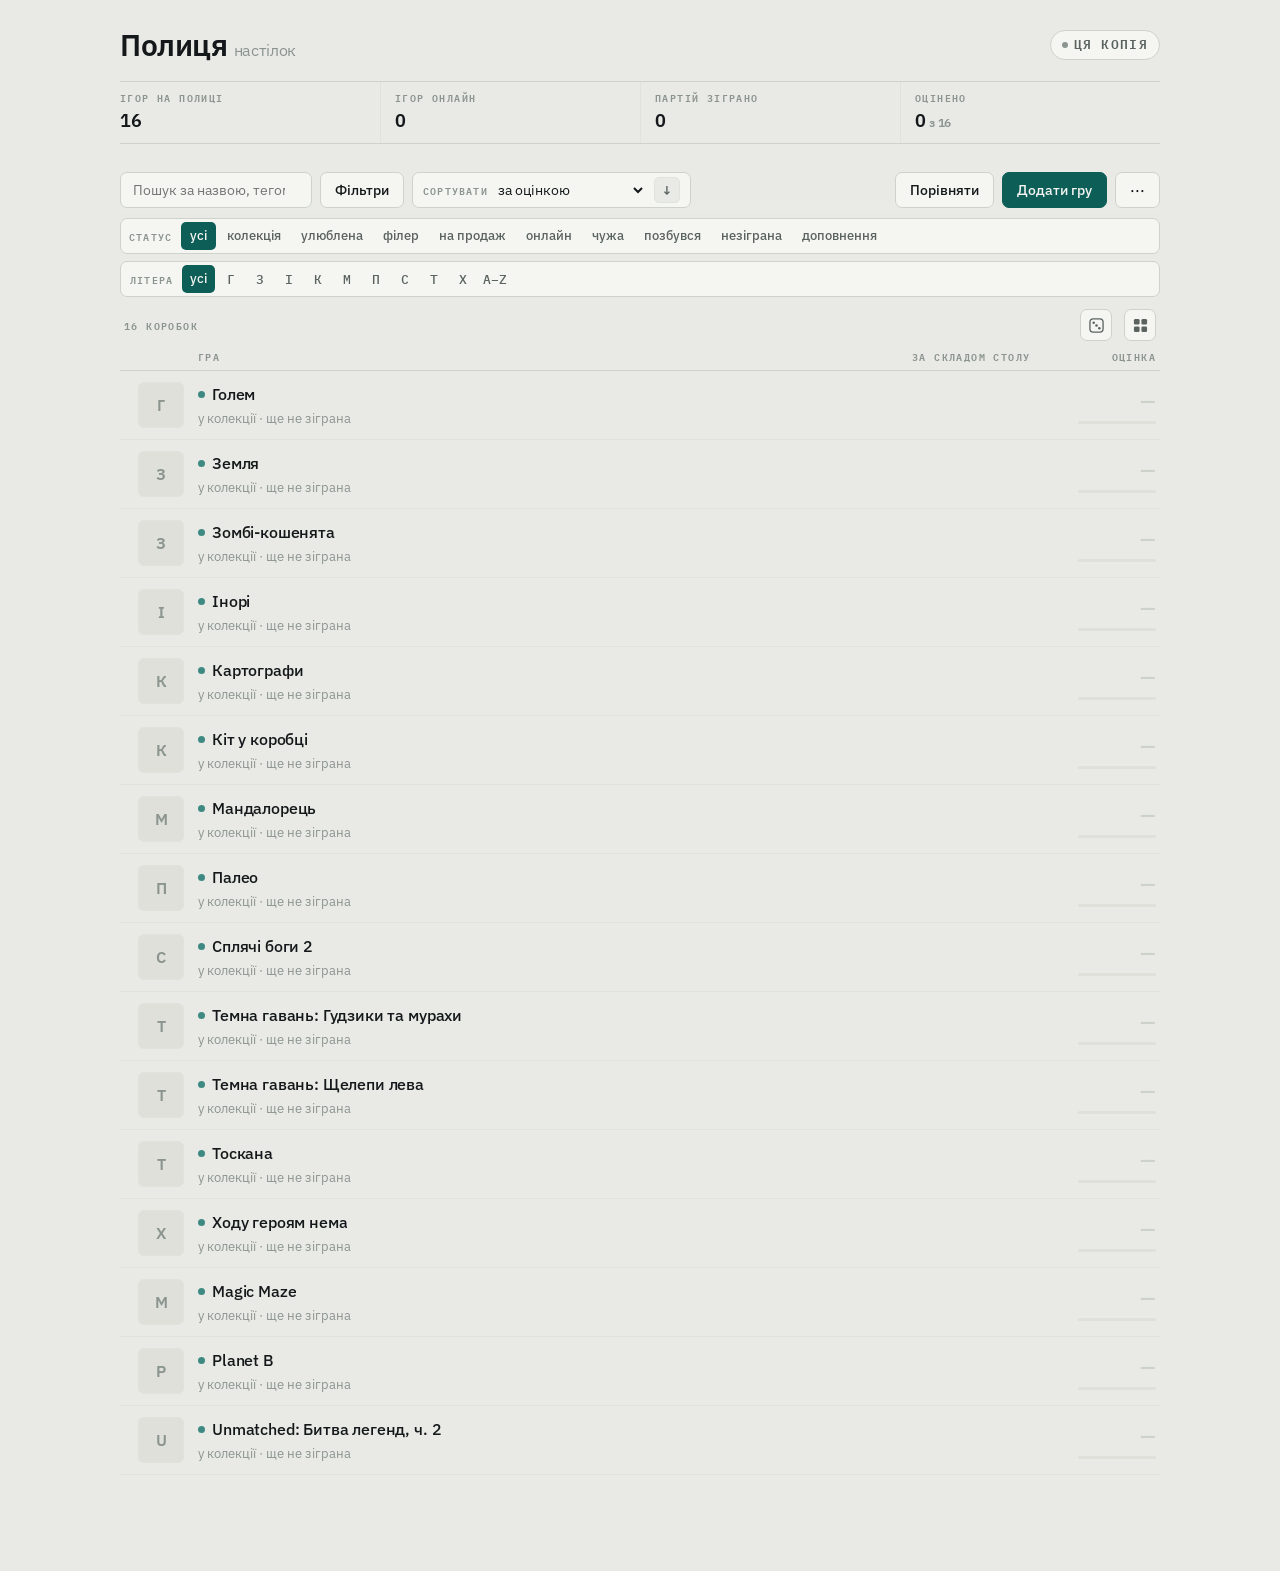
==== commit 1cbfa1e9: "«Статус» переїхав із шухляди на головну сторінку Це фільтр, яким звужують щодня — «лише колекція», «" ====
--- a/index.html
+++ b/index.html
@@ -150,6 +150,12 @@
   padding:9px 10px; border-radius:6px; font-size:14px}
 .menu button:hover{background:var(--sunk)}
 .menu hr{border:0; border-top:1px solid var(--rule-soft); margin:5px 0}
+
+/* ── статус ────────────────────────────────────────────────────────────
+   Свій рядок між панеллю й указником: цим фільтром звужують щодня, і
+   заради нього не варто відкривати шухляду. Відступ менший за абетковий —
+   два рядки поспіль із повним відступом відсували б список задалеко. */
+.status-row{padding:0 0 7px}
 
 /* ── абетковий указник ─────────────────────────────────────────────────
    Окремий рядок під панеллю. Кнопки вужчі за звичні й монотипні: у літер
@@ -647,6 +653,12 @@
   /* Підпис «ЛІТЕРА» коштує цілий рядок кнопок, а рядок літер і без нього
      ні на що інше не схожий. Для читача з екрана лишається aria-label. */
   .seg.abc > span{display:none}
+  /* Те саме зі «СТАТУСОМ»: підпис з'їдає пів рядка, а «колекція» й
+     «улюблена» самі себе називають. Разом із тіснішими кнопками це знімає
+     з рядка статусів цілий третій ряд — на 375 пікселях різниця між
+     «видно перші коробки» і «видно самі кнопки». */
+  .seg.stat > span{display:none}
+  .seg.stat button{padding:0 6px; font-size:12px}
   .note{max-width:none}
 }
 @media (prefers-reduced-motion:reduce){ *{transition:none !important} }
@@ -665,11 +677,11 @@
   </header>
 
   <div class="tools">
-    <!-- Фільтри малюються з реєстру в «03-вибірка.js», і кожен сам знає, де
+    <!-- Фільтри малюються з реєстру в «03-filter.js», і кожен сам знає, де
          йому стояти: пошук тут, абетка окремим рядком, решта — у шухляді. -->
     <div class="filters" id="search"></div>
     <button class="btn" id="filtBtn" aria-haspopup="dialog" aria-expanded="false"
-            aria-pressed="false" title="Жанр, тема, склад столу, статус, приховані групи">Фільтри</button>
+            aria-pressed="false" title="Жанр, тема, склад столу, правила, теги, приховані групи">Фільтри</button>
     <div class="fld"><label for="fSort">Сортувати</label>
       <select id="fSort"></select>
       <button class="flip" id="fFlip" aria-label="Перевернути порядок">↓</button></div>
@@ -694,6 +706,12 @@
       </div>
     </div>
   </div>
+
+  <!-- Статус — те, чим звужують полицю щодня: «лише колекція», «що з
+       улюбленого», «кого віддати». Заради одного дотику він стоїть тут, а
+       не в шухляді; підписи в кнопках короткі, інакше рядок розпирає
+       телефон. Стрічку вкладає реєстр. -->
+  <div class="status-row" id="status" hidden></div>
 
   <!-- Абетковий указник. Живе тут, а не в шухляді: указник, який треба
        відкрити, указником уже не є. Стрічку в нього вкладає реєстр. -->
@@ -859,7 +877,10 @@
         Чужі числа, тому тут їх не змінюють. «Найкраще на» й
         «годиться на» — це опитування гравців, а не те, що написано на коробці.
         Свої межі став у полях «Від», «До», «Хвилин» — вони лягають зверху.</p>
-      <a class="btn" id="cBggLink" target="_blank" rel="noopener noreferrer">Сторінка на BGG</a>
+      <div class="line">
+        <a class="btn" id="cBggLink" target="_blank" rel="noopener noreferrer">Сторінка на BGG</a>
+        <button class="btn" id="cBggPull" type="button" hidden>Підтягнути з BGG</button>
+      </div>
     </fieldset>
 
     <fieldset class="grp">
@@ -951,7 +972,7 @@
 </aside>
 
 <script>
-/* Згенеровано збіркою з «джерела/жанри.json» — правити там. */
+/* Згенеровано збіркою з «src/genres.json» — правити там. */
 "use strict";
 const РОДИНИ = {"strategy-games": "стратегія", "family-games": "сімейна", "thematic-games": "тематична", "party-games": "вечіркова", "abstract-games": "абстрактна", "customizable-games": "колекційна", "childrens-games": "дитяча", "wargames": "воєнна"};
 const ЖАНРИ = {"abstract-strategy": "абстрактна стратегія", "action-dexterity": "спритність", "adventure": "пригоди", "american-west": "Дикий Захід", "ancient": "античність", "animals": "тварини", "arabian": "Схід", "aviation-flight": "авіація", "bluffing": "блеф", "book": "книга", "card-game": "карткова", "childrens-game": "дитяча", "city-building": "розбудова міста", "civilization": "цивілізація", "collectible-components": "колекційні складники", "comic-book-strip": "комікси", "deduction": "дедукція", "dice": "кубики", "economic": "економіка", "educational": "навчальна", "environmental": "довкілля", "exploration": "дослідження світу", "fantasy": "фентезі", "farming": "фермерство", "fighting": "бійка", "horror": "жахи", "humor": "гумор", "industry-manufacturing": "виробництво", "mafia": "мафія", "maze": "лабіринт", "medieval": "середньовіччя", "memory": "памʼять", "miniatures": "мініатюри", "movies-tv-radio-theme": "кіно й серіали", "murder-mystery": "убивство й розслідування", "mythology": "міфологія", "nautical": "море", "negotiation": "перемовини", "novel-based": "за книгою", "number": "числа", "party-game": "вечіркова", "pirates": "пірати", "political": "політика", "prehistoric": "первісні часи", "print-and-play": "роздрукуй і грай", "puzzle": "головоломка", "racing": "перегони", "real-time": "на час", "renaissance": "Ренесанс", "science-fiction": "наукова фантастика", "space-exploration": "освоєння космосу", "spies-secret-agents": "шпигуни", "sports": "спорт", "territory-building": "розширення володінь", "trains": "потяги", "transportation": "транспорт", "travel": "подорожі", "video-game-theme": "відеоігри", "wargame": "воєнна", "word-game": "словесна", "zombies": "зомбі"};
@@ -988,6 +1009,15 @@
 // він ніколи не потрапив у збережені дані.
 const AUTO = {"незіграна":"ще не зіграна"};
 const LABEL = Object.assign({}, STATUS, AUTO);
+/* Ті самі статуси, але підписами в кнопку. Стрічка «Статус» стоїть на
+   головній сторінці постійно, а «кандидат на продаж» у кнопці розпирає її
+   на пів екрана телефона; повні підписи лишаються там, де для них є місце —
+   у картці й у плашках. Ключі ті самі, що в STATUS, тож у даних від цього
+   не змінюється нічого. Забудеш дописати новий статус — він покажеться
+   повним підписом, а не зникне. */
+const КОРОТКО = {"колекція":"колекція", "улюблена":"улюблена", "філер":"філер",
+                 "продаж":"на продаж", "онлайн":"онлайн", "чужа":"чужа",
+                 "позбувся":"позбувся", "незіграна":"незіграна"};
 /* Правила зберігаються посиланнями: файли лишаються у видавця, у
    репозиторії — тільки адреси. Порядок видів тут же й порядок показу:
    офіційні правила мають відкриватися першими. */
@@ -1008,7 +1038,7 @@
 function перші(g){ return rules(g)[0] || null; }
 
 /* ── жанри ────────────────────────────────────────────────────────────
-   Дві константи, РОДИНИ і ЖАНРИ, вкладає збірка з «джерела/жанри.json» —
+   Дві константи, РОДИНИ і ЖАНРИ, вкладає збірка з «src/genres.json» —
    того самого файла, яким звіряється перевірка даних. У самих записах
    лежать слуги BGG («card-game»), а не підписи: підпис можна переписати
    українською заново, і жоден запис від цього не зміниться.
@@ -1037,7 +1067,7 @@
    обидва: гра пасує, якщо має бодай один зі своїх слугів.
 
    Ніде не зберігаються: виводяться щоразу з bggGenres і bggMech. Тому
-   зміна визначення в «жанри.json» діє одразу, без проходу по даних. */
+   зміна визначення в «genres.json» діє одразу, без проходу по даних. */
 function hasKey(g, к){
   const кат = g.bggGenres || [], мех = g.bggMech || [];
   if(к.склад && !пасуєСклад(g, к.склад)) return false;
@@ -1284,7 +1314,7 @@
 let games = [];
 let db = null;
 let ready = false;
-// Поля фільтрів сюди дописує реєстр із «03-вибірка.js» — щоб типове
+// Поля фільтрів сюди дописує реєстр із «03-filter.js» — щоб типове
 // значення кожного фільтра жило в одному місці, а не в двох.
 const ui = {sort:"score", rev:false, hide:new Set(), cmp:false,
             view:збереженийВигляд(),
@@ -1293,6 +1323,25 @@
 const $ = (id) => document.getElementById(id);
 const esc = (s) => String(s == null ? "" : s).replace(/[&<>"]/g, (c) =>
   ({"&":"&amp;","<":"&lt;",">":"&gt;","\"":"&quot;"}[c]));
+
+/* Адреса, яку не страшно покласти в href чи src.
+
+   esc() рятує від виходу з атрибута, але не від самої адреси: «javascript:»
+   в href — це чужий код у нашій сторінці, а на сторінці лежить ключ доступу
+   до репозиторію. Адреси в даних не всі наші: посилання на правила вписують
+   руками, обкладинки приїжджають із BGG, а імпорт JSON приймає взагалі
+   будь-що. Тому все, що йде в href або src, проходить тут.
+
+   Схему звіряємо з очищеної копії: «java\tscript:» браузер прочитає як
+   схему, а наївна перевірка — ні. Відносні адреси лишаємо: коду в них
+   немає, а сторінка з диска на них і живе. */
+const БЕЗПЕЧНА_СХЕМА = /^(?:https?|mailto):/i;
+function посилання(url){
+  const рядок = String(url == null ? "" : url).trim();
+  const гола = рядок.replace(/[\u0000-\u0020]/g, "");
+  if(!/^[a-z][a-z0-9+.-]*:/i.test(гола)) return рядок;      // відносна
+  return БЕЗПЕЧНА_СХЕМА.test(гола) ? рядок : "";
+}
 
 function band(v){ return v == null ? "" : v <= 3 ? "b-low" : v <= 6 ? "b-mid" : v <= 8 ? "b-good" : "b-top"; }
 /** 6.5 → «6,5», 7 → «7». Кома, бо українською десяткова кома. */
@@ -1361,9 +1410,20 @@
   if(!g.deleted) МІГРАЦІЇ.forEach((м) => м(g));
   return g;
 }
-/** Усе, що приходить ззовні — з мережі, з кеша, з файла, — проходить сюди. */
+/** Усе, що приходить ззовні — з мережі, з кеша, з файла, — проходить сюди.
+
+    Кидає, а не повертає порожньо. Різниця вирішальна: «даних немає» і
+    «дані зіпсовані» мусять виглядати по-різному. Доки вони виглядали
+    однаково, зламаний кеш чи чужа відповідь показувалися як порожня
+    полиця — а порожню полицю сторінка щиро записала б у репозиторій як
+    правду. Кожен, хто сюди звертається, уже стоїть у try: там і місце
+    вирішувати, показати збережену копію чи попросити ключ. */
 function прийняти(список){
-  return Array.isArray(список) ? список.map(підняти) : [];
+  if(!Array.isArray(список)){
+    throw new Error("чекав список коробок, а маю " +
+      (список === null ? "null" : typeof список));
+  }
+  return список.map(підняти);
 }
 
 /** Статусів у коробки може бути кілька. Записи давнішого зразка тримали
@@ -1400,7 +1460,7 @@
 
 /* ── зберігання ─────────────────────────────────────────────────────
    Три місця, і сторінка сама розуміє, де вона запущена:
-     "server" — віддана локальним сервером, правда лежить в «оцінки.json»;
+     "server" — віддана локальним сервером, правда лежить в «ratings.json»;
      "cloud"  — опублікована сторінка, правда в базі артефакта;
      "local"  — файл відкрито з диска, правда в пам'яті цього браузера.
    У режимі сервера незбережене не губиться: лягає в чергу й доїздить,
@@ -1438,10 +1498,10 @@
 }
 
 /* ── GitHub як база ──────────────────────────────────────────────────
-   Сторінка, віддана GitHub Pages, пише «оцінки.json» просто в репозиторій
+   Сторінка, віддана GitHub Pages, пише «ratings.json» просто в репозиторій
    через API. Кожне збереження — коміт, тобто історія й резервна копія це
    одне й те саме. Комп'ютер удома для цього не потрібен.               */
-const GH = {owner:"Tavi599", repo:"MyBoardGames", path:"оцінки.json", branch:"main"};
+const GH = {owner:"Tavi599", repo:"MyBoardGames", path:"ratings.json", branch:"main"};
 const TKEY = "polytsia.token.v1";
 const CKEY = "polytsia.cache.v1";
 const ПАУЗА = 8000;            // мс тиші перед комітом
@@ -1610,7 +1670,7 @@
     chip.textContent = queue.length ? "чекає " + queue.length : "сервер";
     chip.title = queue.length
       ? queue.length + " змін чекають на зв'язок із сервером — не закривай сторінку надовго"
-      : "Оцінки лежать в «оцінки.json» на комп'ютері й комітяться в git";
+      : "Оцінки лежать в «ratings.json» на комп'ютері й комітяться в git";
   } else if(mode === "cloud"){
     chip.className = "chip ok"; chip.textContent = "хмара";
     chip.title = "Оцінки в базі опублікованої сторінки";
@@ -1620,19 +1680,27 @@
   }
 }
 
-function mergeIn(incoming){
+/** Повний стан із сервера лягає на місце нинішнього.
+
+    Саме **повний**: наприкінці в games лишається тільки те, що приїхало,
+    плюс те, що ще чекає в черзі, — інакше гра, викинута з іншого пристрою,
+    воскресала б тут. Одну коробку сюди передавати не можна: від полиці
+    лишиться одна коробка. Для однієї є оновитиОдну(). */
+function замінитиСтан(incoming){
   // Те саме правило, що й на сервері: свіжіший запис перемагає. Потрібне,
   // бо поки відповідь летіла, тут могли встигнути натиснути ще щось.
-  const byId = {};
-  games.forEach((g) => { byId[g.id] = g; });
-  incoming.forEach((g) => {
-    const cur = byId[g.id];
-    if(!cur || (g.updated || "") >= (cur.updated || "")) byId[g.id] = g;
-  });
+  const merged = lww(games, incoming);
   const known = new Set(incoming.map((g) => g.id));
   const pending = new Set(queue.map((g) => g.id));
-  games = Object.keys(byId).map((id) => byId[id])
-    .filter((g) => known.has(g.id) || pending.has(g.id));
+  games = merged.filter((g) => known.has(g.id) || pending.has(g.id));
+}
+
+/** Одна коробка, яку перерахували деінде — скажімо, сервер добрав їй числа
+    з BGG. Решта полиці лишається як є. */
+function оновитиОдну(g){
+  const i = games.findIndex((x) => x.id === g.id);
+  if(i >= 0) games[i] = g; else games.push(g);
+  return g;
 }
 
 async function sync(list){
@@ -1648,7 +1716,7 @@
     if(!res.ok) throw new Error("HTTP " + res.status);
     const state = await res.json();
     queue = []; queueSave();
-    mergeIn(прийняти(state.games));
+    замінитиСтан(прийняти(state.games));
     if(ui.open && !games.some((g) => g.id === ui.open)) closeCard();
     badge(); render();
     return true;
@@ -1676,11 +1744,12 @@
 
 async function drop(id){
   const g = games.find((x) => x.id === id);
+  if(!g) return;
   games = games.filter((x) => x.id !== id);
   const мітка = {id:id, name:(g && g.name) || "", deleted:new Date().toISOString(),
                  updated:new Date().toISOString()};
   if(mode === "github"){
-    if(!token){ toast("Без ключа доступу видалити не вийде."); games.push(g); return; }
+    if(!token){ toast("Без ключа доступу видалити не вийде."); games.push(g); render(); return; }
     enqueue([мітка]); cacheSave(); badge(); render(); schedulePush(); return;
   }
   if(mode === "server"){
@@ -1728,9 +1797,15 @@
       const res = await fetch("api/state", {cache:"no-store"});
       if(res.ok) state = await res.json();
     }catch(e){}
-    if(state){
+    // Відповідь сервера теж буває несхожою на полицю — тоді краще
+    // лишитися при своїй копії, ніж обірвати завантаження з порожнім
+    // екраном: прийняти() від такого кидає.
+    let зі_сервера = null;
+    try{ зі_сервера = state ? прийняти(state.games) : null; }
+    catch(e){ зі_сервера = null; }
+    if(зі_сервера){
       mode = "server";
-      games = прийняти(state.games);
+      games = зі_сервера;
       ready = true; badge(); render();
       if(queue.length) sync([]);
       setInterval(() => { if(queue.length) sync([]); }, 30000);
@@ -1884,12 +1959,19 @@
     },
   },
   {
-    ключ: "status", вид: "список", підпис: "Статус", типово: "all",
+    // Стрічка в окремому рядку на головній, а не в шухляді: це той фільтр,
+    // яким звужують щодня («покажи лише колекцію», «що з улюбленого»), і
+    // два дотики замість одного тут відчутні. Підписи — короткі ключі, а
+    // не повні («кандидат на продаж» у кнопці розпирає рядок на пів екрана);
+    // повні лишаються в картці, де для них є місце.
+    ключ: "status", вид: "стрічка", місце: "status", підпис: "Статус",
+    типово: "all", широка: true, клас: "stat",
     // «Доповнення» стоїть тут же, хоч і не статус: шукають його разом зі
     // статусами й у тому самому місці. В AUTO його класти не можна —
     // там живе лише те, що виводиться саме, а доповнення ставлять руками.
     варіанти: () => [["all", "усі"]].concat(
-      Object.keys(LABEL).map((k) => [k, LABEL[k]]), [["доповнення", "доповнення"]]),
+      Object.keys(LABEL).map((k) => [k, КОРОТКО[k] || LABEL[k]]),
+      [["доповнення", "доповнення"]]),
     пасує: (g, v) => v === "all" ? true
       : v === "доповнення" ? !!g.expansion
       : allStats(g).indexOf(v) >= 0,
@@ -2266,7 +2348,7 @@
       просто під твоєю. */
   function обкладинка(g, поверх){
     return "<span class='cov'>" + (g.cover
-      ? "<img src='" + esc(g.cover) + "' alt='' loading='lazy' referrerpolicy='no-referrer'>"
+      ? "<img src='" + esc(посилання(g.cover)) + "' alt='' loading='lazy' referrerpolicy='no-referrer'>"
       : "<b>" + esc((g.name || "?").trim().charAt(0).toUpperCase()) + "</b>") +
       (поверх || "") + "</span>";
   }
@@ -2289,7 +2371,7 @@
   function кнопкаПравил(g){
     const перше = перші(g);
     if(!перше) return "<span class='rules-btn ghost'></span>";
-    return "<a class='rules-btn' href='" + esc(перше.url) + "' target='_blank'" +
+    return "<a class='rules-btn' href='" + esc(посилання(перше.url)) + "' target='_blank'" +
       " rel='noopener noreferrer' title='" + esc(rules(g).map((п) =>
         ВИДИ_ПРАВИЛ[п.kind] || п.kind).join(" · ")) +
       "' aria-label='Правила: " + esc(g.name) + "'>П</a>";
@@ -2557,8 +2639,76 @@
   л.hidden = !g.bggId;
   л.href = g.bggId
     ? "https://boardgamegeek.com/boardgame/" + encodeURIComponent(g.bggId) : "";
+  // Кнопка є лише там, де є кому питати. На GitHub Pages те саме щоночі
+  // робить дія в репозиторії, а з диска до BGG не дійти зовсім: він не
+  // пускає до себе браузерну сторінку (CORS) і пошуку за назвою не віддає
+  // нікому — тільки звернення за числовим id з боку сервера.
+  $("cBggPull").hidden = !(mode === "server" && /^[0-9]+$/.test(String(g.bggId || "")));
   $("bggGrp").hidden = !рядки.length && !мітки.length;
 }
+
+/* Назви полів у відповіді сервера — наші внутрішні; у сповіщенні вони
+   мають бути такими самими, як підписи в блоці «Що каже BGG». Мінус
+   спереду означає, що поле не з'явилося, а зникло (так буває з рангом:
+   гра вибула з рейтингу). */
+const ЧУЖІ_ПІДПИСИ = {
+  bggMin:"гравців", bggMax:"гравців", bggTimeMin:"тривалість",
+  bggTimeMax:"тривалість", bggRating:"оцінка", bggRank:"місце в рейтингу",
+  bggWeight:"складність", bggBest:"найкраще на", bggRec:"годиться на",
+  bggFamily:"підрозділ", bggGenres:"жанри", bggMech:"механіки",
+  cover:"обкладинка"
+};
+function назвиПолів(поля){
+  const вийшло = [];
+  поля.forEach((п) => {
+    const зник = п.charAt(0) === "−" || п.charAt(0) === "-";
+    const назва = ЧУЖІ_ПІДПИСИ[зник ? п.slice(1) : п] || п;
+    const рядок = зник ? назва + " (зникло)" : назва;
+    if(вийшло.indexOf(рядок) < 0) вийшло.push(рядок);
+  });
+  return вийшло;
+}
+
+/** Запитати BGG про цю коробку просто зараз. Своїх полів це не торкається —
+    добираються тільки чужі числа; мітку updated сервер не піднімає, щоб не
+    перебити правку, яка чекає в черзі на телефоні. */
+async function pullBgg(){
+  const g = current();
+  if(!g || !canEdit()) return;
+  const кн = $("cBggPull"), підпис = кн.textContent;
+  кн.disabled = true;
+  кн.textContent = "Питаю BGG…";
+  try{
+    const res = await fetch("api/bgg", {
+      method:"POST", headers:{"Content-Type":"application/json"},
+      body:JSON.stringify({id:g.id})
+    });
+    let тіло = {};
+    try{ тіло = await res.json(); }catch(e){}
+    if(!res.ok) throw new Error(тіло.error || ("сервер відповів " + res.status));
+    // Сервер віддає запис уже зі своїми правками — кладемо його на місце
+    // старого, а не зливаємо: правда про чужі числа тепер там.
+    if(!тіло.game) throw new Error("сервер не віддав коробку");
+    const свіжа = оновитиОдну(прийняти([тіло.game])[0]);
+    const поля = тіло.fields || [];
+    if(ui.open === свіжа.id){
+      renderBgg(свіжа);
+      renderFamily(свіжа);        // порожній варіант показує, що стоїть на BGG
+      $("cCover").value = свіжа.cover || "";
+      paintCover(свіжа);
+      renderPad(свіжа);           // межі BGG вирішують, які склади показати
+    }
+    render();
+    toast(поля.length ? "З BGG: " + назвиПолів(поля).join(", ") + "."
+                      : "На BGG те саме: міняти нічого.");
+  }catch(e){
+    toast("Не вдалося: " + (e.message || e));
+  }finally{
+    кн.disabled = false;
+    кн.textContent = підпис;
+  }
+}
+$("cBggPull").addEventListener("click", pullBgg);
 
 /** Вибір власного жанру. Порожній варіант означає «як на BGG» і показує,
     що саме там стоїть, — щоб було видно, чи є від чого відступати. */
@@ -2579,7 +2729,7 @@
   $("cRules").innerHTML = список.length
     ? список.map((п) =>
         "<div class='rule'>" +
-        "<a href='" + esc(п.url) + "' target='_blank' rel='noopener noreferrer'>" +
+        "<a href='" + esc(посилання(п.url)) + "' target='_blank' rel='noopener noreferrer'>" +
         esc(п.title || ВИДИ_ПРАВИЛ[п.kind] || "правила") + "</a>" +
         "<i>" + esc(ВИДИ_ПРАВИЛ[п.kind] || п.kind || "") + "</i>" +
         "<button type='button' class='rm' data-rule='" + esc(п.url) +
@@ -2703,7 +2853,7 @@
 bindField($("cAlt"), (g, v) => { g.nameEn = v; }, "input", (g) => g.nameEn || "");
 function paintCover(g){
   $("cCovPrev").innerHTML = g.cover
-    ? "<img src='" + esc(g.cover) + "' alt='' referrerpolicy='no-referrer'>"
+    ? "<img src='" + esc(посилання(g.cover)) + "' alt='' referrerpolicy='no-referrer'>"
     : "<b>" + esc((g.name || "?").trim().charAt(0).toUpperCase()) + "</b>";
 }
 bindField($("cCover"), (g, v) => {
@@ -2933,7 +3083,7 @@
 
    Закрита шухляда ховає не лише кнопки, а й відповідь на «чому коробок
    раптом дванадцять», тож ввімкнене показують плашки над списком —
-   кожна знімається дотиком. Малює їх renderFound у «04-список.js». */
+   кожна знімається дотиком. Малює їх renderFound у «04-list.js». */
 
 /** Підпис і кнопки однієї стрічки. Окремо, бо їх малюють двоє: повна
     побудова панелі й оновлення стрічки, чиї варіанти залежать від даних. */
@@ -2969,7 +3119,7 @@
 /** Малює фільтри з реєстру, кожен на своє місце. Жодного фільтра тут не
     названо поіменно: щоб додати новий, досить дописати об'єкт у ФІЛЬТРИ. */
 function renderFilters(){
-  const купки = {search: [], abc: [], filtBody: []};
+  const купки = {search: [], status: [], abc: [], filtBody: []};
   ФІЛЬТРИ.forEach((ф) => { (купки[ф.місце] || купки.filtBody).push(віджет(ф)); });
   Object.keys(купки).forEach((де) => { $(де).innerHTML = купки[де].join(""); });
   сховатиПорожні();
@@ -2983,10 +3133,14 @@
     const вузол = document.querySelector(".seg[data-ф='" + ф.ключ + "']");
     if(вузол) вузол.hidden = вузол.querySelectorAll("button").length < 2;
   });
-  // Указник живе в окремому рядку — ховаємо разом із ним, інакше
-  // лишиться порожня смуга з відступом.
-  const указник = $("abc").querySelector(".seg");
-  $("abc").hidden = !указник || указник.hidden;
+  // Указник і статус живуть власними рядками поза шухлядою — рядок
+  // ховаємо разом із його стрічкою, інакше лишиться порожня смуга з
+  // відступом. Перелічено за іменами купок, а не за фільтрами: рядок
+  // може стати домом і двом стрічкам.
+  ["status", "abc"].forEach((де) => {
+    const стрічка = $(де).querySelector(".seg");
+    $(де).hidden = !стрічка || стрічка.hidden;
+  });
 }
 
 /** Варіанти стрічки можуть залежати від даних: жанри й літери беруться з
@@ -3368,11 +3522,14 @@
 $("fileIn").addEventListener("change", async (e) => {
   const f = e.target.files && e.target.files[0]; if(!f) return;
   e.target.value = "";
-  let data;
-  try{ data = JSON.parse(await f.text()); }
-  catch(err){ toast("Це не схоже на JSON із полиці."); return; }
-  const arr = прийняти(Array.isArray(data) ? data : data.games);
-  if(!Array.isArray(arr)){ toast("У файлі немає списку ігор."); return; }
+  let arr;
+  try{
+    const data = JSON.parse(await f.text());
+    arr = прийняти(Array.isArray(data) ? data : data.games);
+  }catch(err){
+    toast("Це не схоже на полицю: " + (err.message || err));
+    return;
+  }
   let added = 0, upd = 0;
   for(const raw of arr){
     if(!raw || !raw.name) continue;
@@ -3402,7 +3559,7 @@
    коробок, а з двадцяти вибирати так само важко, як із дев'яноста.
 
    Тому тут не фільтр, а жереб: кілька коробок, які підходять саме зараз.
-   Сам жереб — кандидати, ваги, витягування — живе у «03-вибірка.js»
+   Сам жереб — кандидати, ваги, витягування — живе у «03-filter.js»
    разом з рештою вибірки: там його перевіряють тести. Тут лишилося
    тільки те, що чіпає сторінку. */
 
@@ -3427,7 +3584,7 @@
     ? обрані.map((g) =>
         "<div class='cand'>" +
         "<span class='cov'>" + (g.cover
-          ? "<img src='" + esc(g.cover) + "' alt='' loading='lazy' referrerpolicy='no-referrer'>"
+          ? "<img src='" + esc(посилання(g.cover)) + "' alt='' loading='lazy' referrerpolicy='no-referrer'>"
           : "<b>" + esc((g.name || "?").trim().charAt(0).toUpperCase()) + "</b>") + "</span>" +
         "<span class='what'><b>" + esc(g.name) + "</b>" +
         "<span class='why'>" + esc([playersText(g), timeText(g), колиОстаннє(g)]
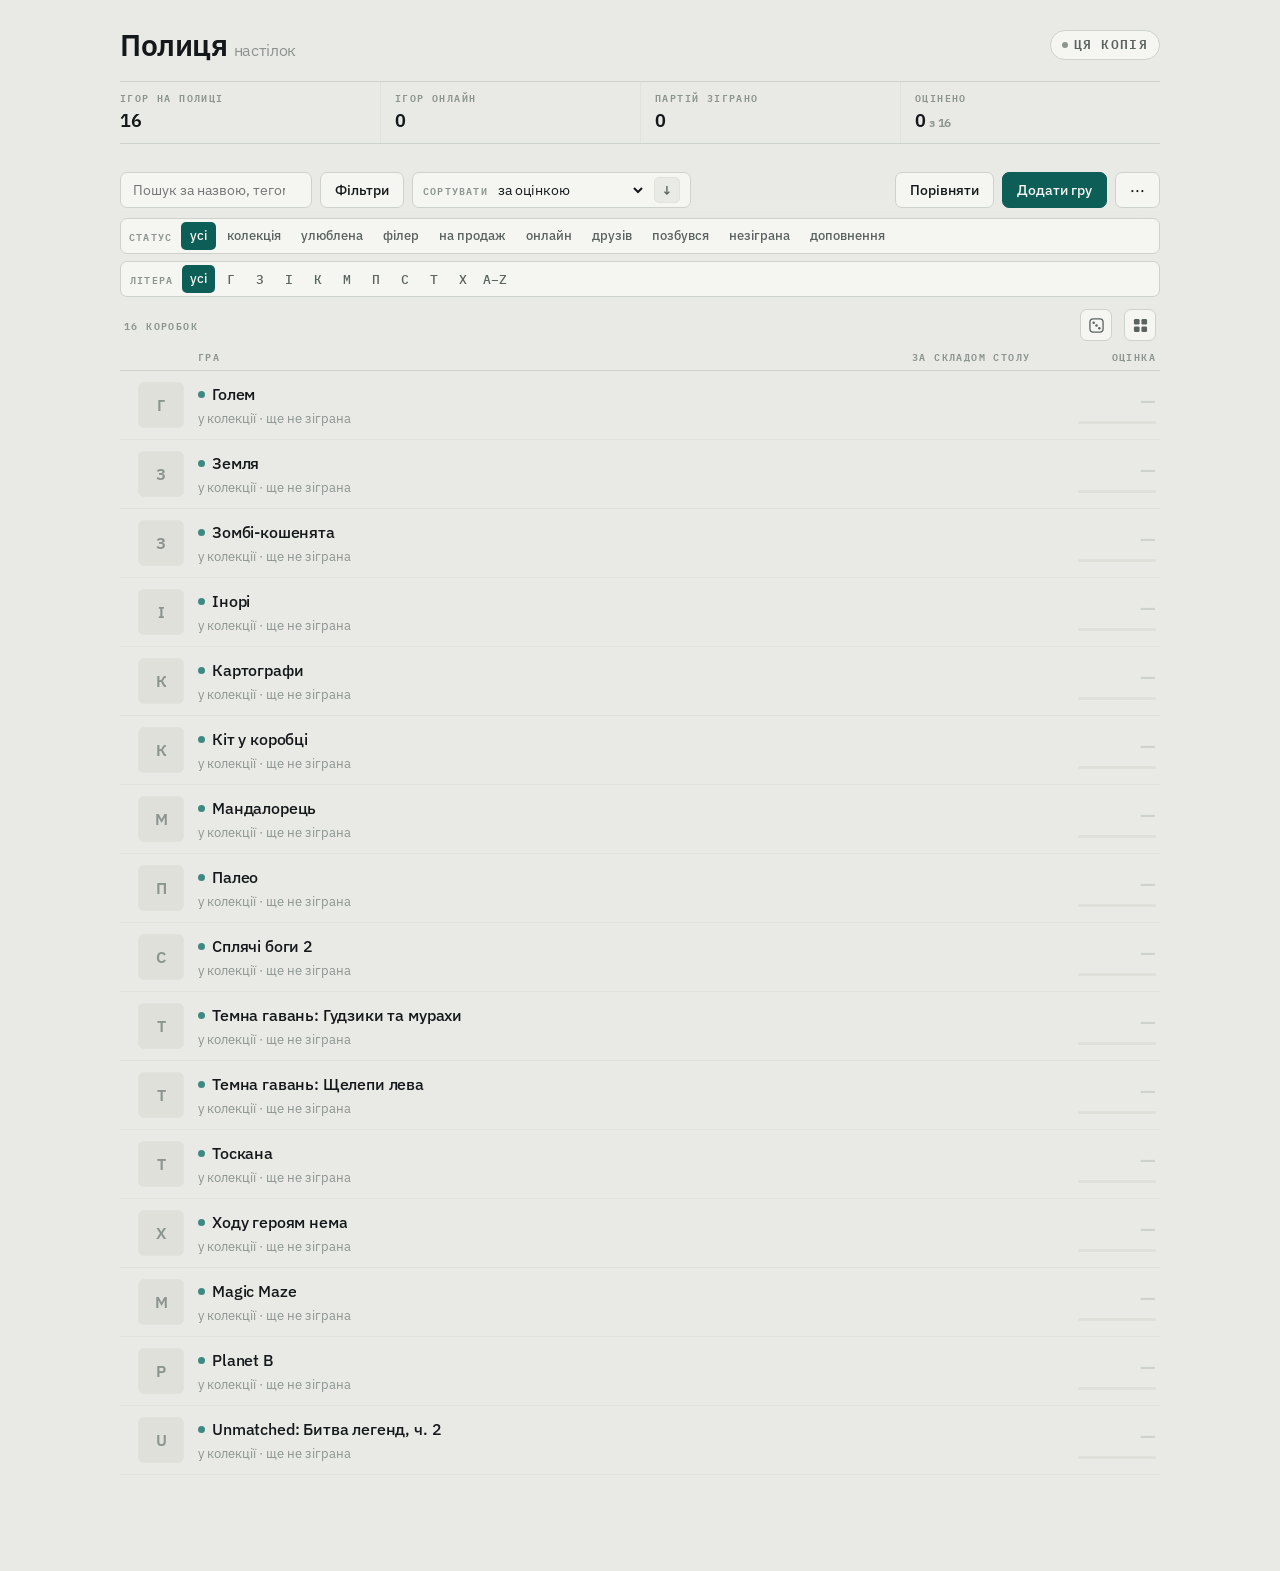
==== commit 49653c45: "Статус «інший власник» підписується «друзів» Змінено лише підписи: у картці й у списку — «друзів», у" ====
--- a/index.html
+++ b/index.html
@@ -985,17 +985,19 @@
 const COUNTS = ["1","2","3","4","5","5+"];
 const CLABEL = {"1":"1","2":"2","3":"3","4":"4","5":"5","5+":"6+"};
 /* Порядок тут — це порядок чипів у картці й порядок у самому записі.
-   «чужа» — коробка є, але не твоя: граєш у неї в друзів або на роботі.
+   «чужа» — коробка є, але не твоя: граєш у неї в друзів. Підписується
+   «друзів»; ключ лишився давній навмисно — ним позначені записи на всіх
+   пристроях, а підпис можна міняти скільки завгодно без жодної міграції.
    «продаж» — ще твоя, але вже на виході. «філер» — коробка на
    чверть години, яку витягають між великими партіями. */
 const STATUS = {"колекція":"у колекції","улюблена":"улюблена",
                 "філер":"маленький філер","продаж":"кандидат на продаж",
-                "онлайн":"онлайн","чужа":"інший власник","позбувся":"позбувся"};
+                "онлайн":"онлайн","чужа":"друзів","позбувся":"позбувся"};
 /* Статуси, яких більше немає. Міграція знає їх поіменно — див. МІГРАЦІЇ. */
 const СКАСОВАНІ_СТАТУСИ = ["хочу", "відклав"];
 /* «У колекції» означає «коробка стоїть у мене», і це не поєднується ні
-   з «інший власник», ні з «позбувся»: вмикання одного гасить друге.
-   А от «інший власник» і «позбувся» разом — цілком звичайна річ: друг,
+   з «друзів», ні з «позбувся»: вмикання одного гасить друге.
+   А от «друзів» і «позбувся» разом — цілком звичайна річ: друг,
    у якого ти грав, продав свою коробку. Гра лишається чужою і водночас
    уже недосяжною, і саме це поєднання те й показує. */
 const НЕСУМІСНІ = [["колекція", "чужа"], ["колекція", "позбувся"]];
@@ -1016,7 +1018,7 @@
    не змінюється нічого. Забудеш дописати новий статус — він покажеться
    повним підписом, а не зникне. */
 const КОРОТКО = {"колекція":"колекція", "улюблена":"улюблена", "філер":"філер",
-                 "продаж":"на продаж", "онлайн":"онлайн", "чужа":"чужа",
+                 "продаж":"на продаж", "онлайн":"онлайн", "чужа":"друзів",
                  "позбувся":"позбувся", "незіграна":"незіграна"};
 /* Правила зберігаються посиланнями: файли лишаються у видавця, у
    репозиторії — тільки адреси. Порядок видів тут же й порядок показу:
@@ -2220,7 +2222,7 @@
   $("stats").innerHTML =
     cell("Ігор на полиці", (свої.length - доповнень) +
       (доповнень ? " <small>+ " + доповнень + " доп.</small>" : "") +
-      (чужі ? " <small>+ " + чужі + " чужих</small>" : "")) +
+      (чужі ? " <small>+ " + чужі + " у друзів</small>" : "")) +
     // Порядок такий, щоб на телефоні у два стовпці «партій зіграно»
     // стало точно під «ігор на полиці»: обидва — про саму полицю,
     // а «онлайн» і «оцінено» — про те, що з нею робиться.
